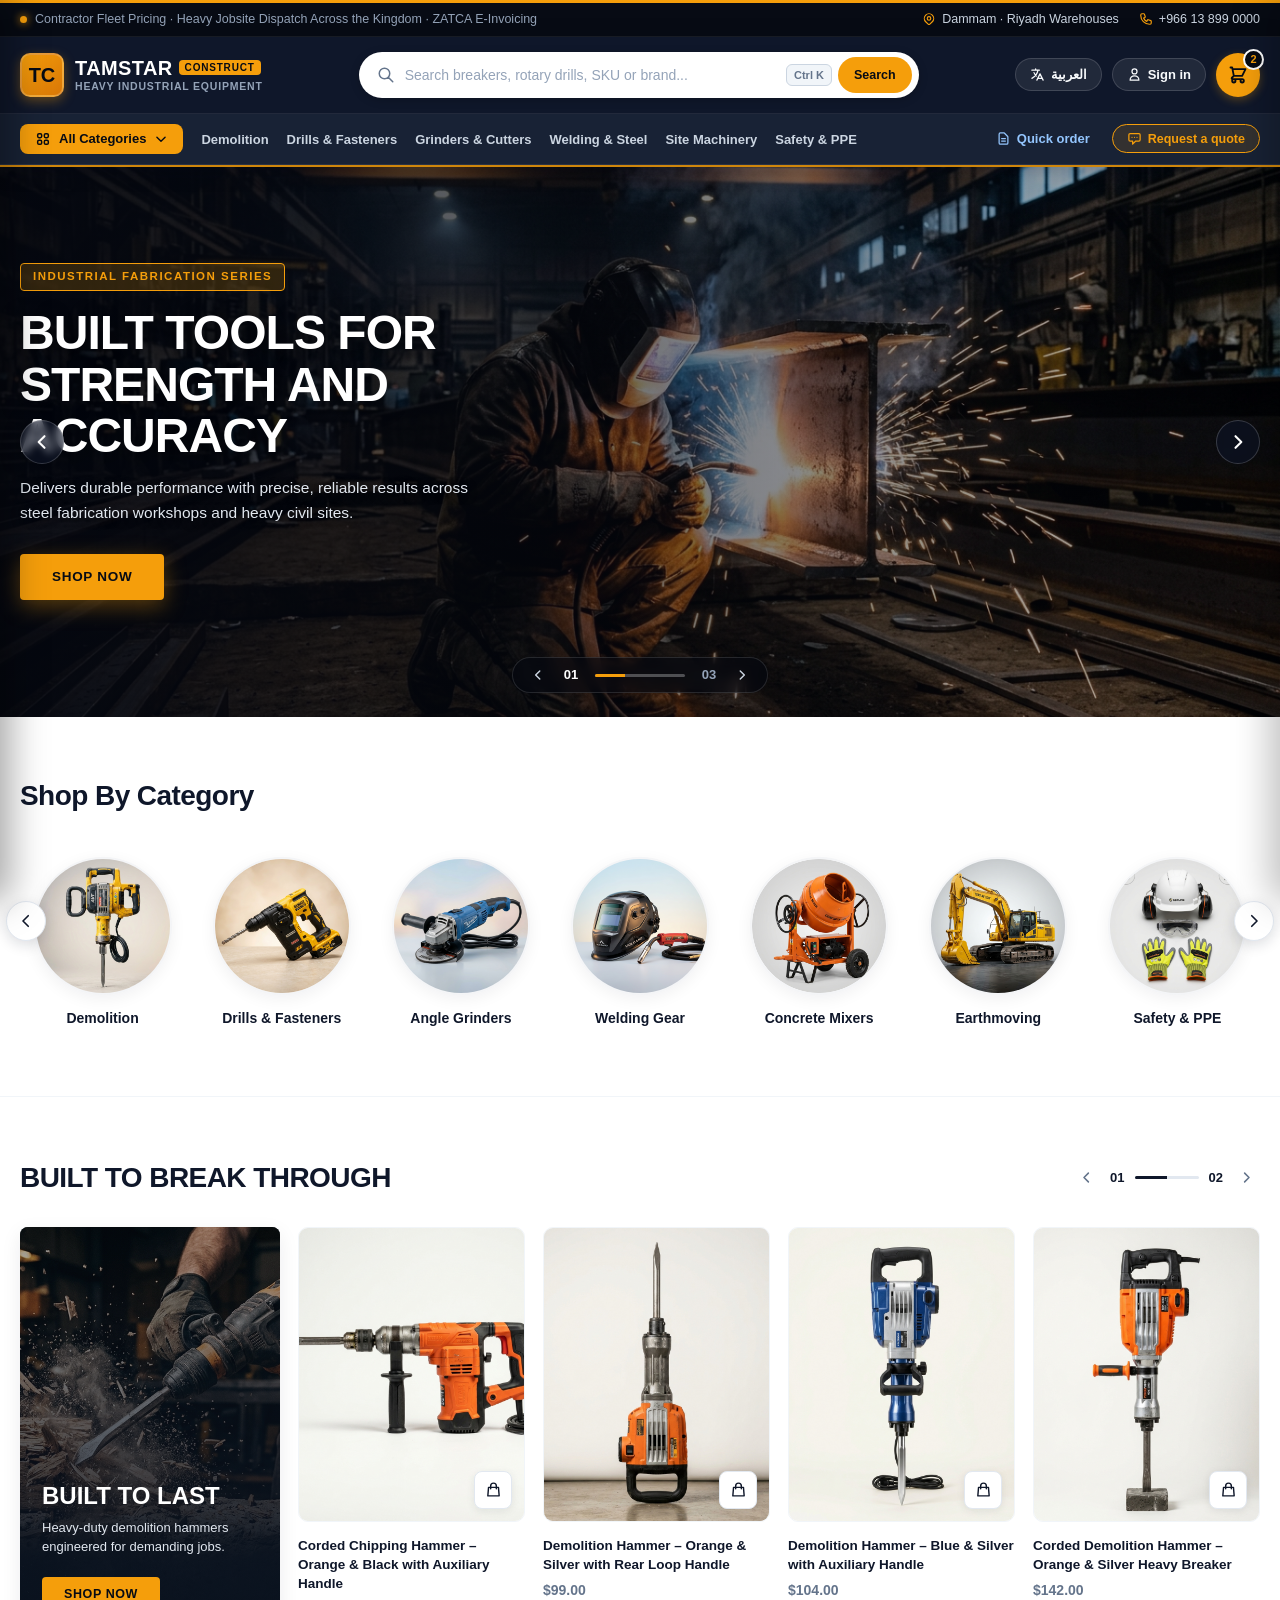
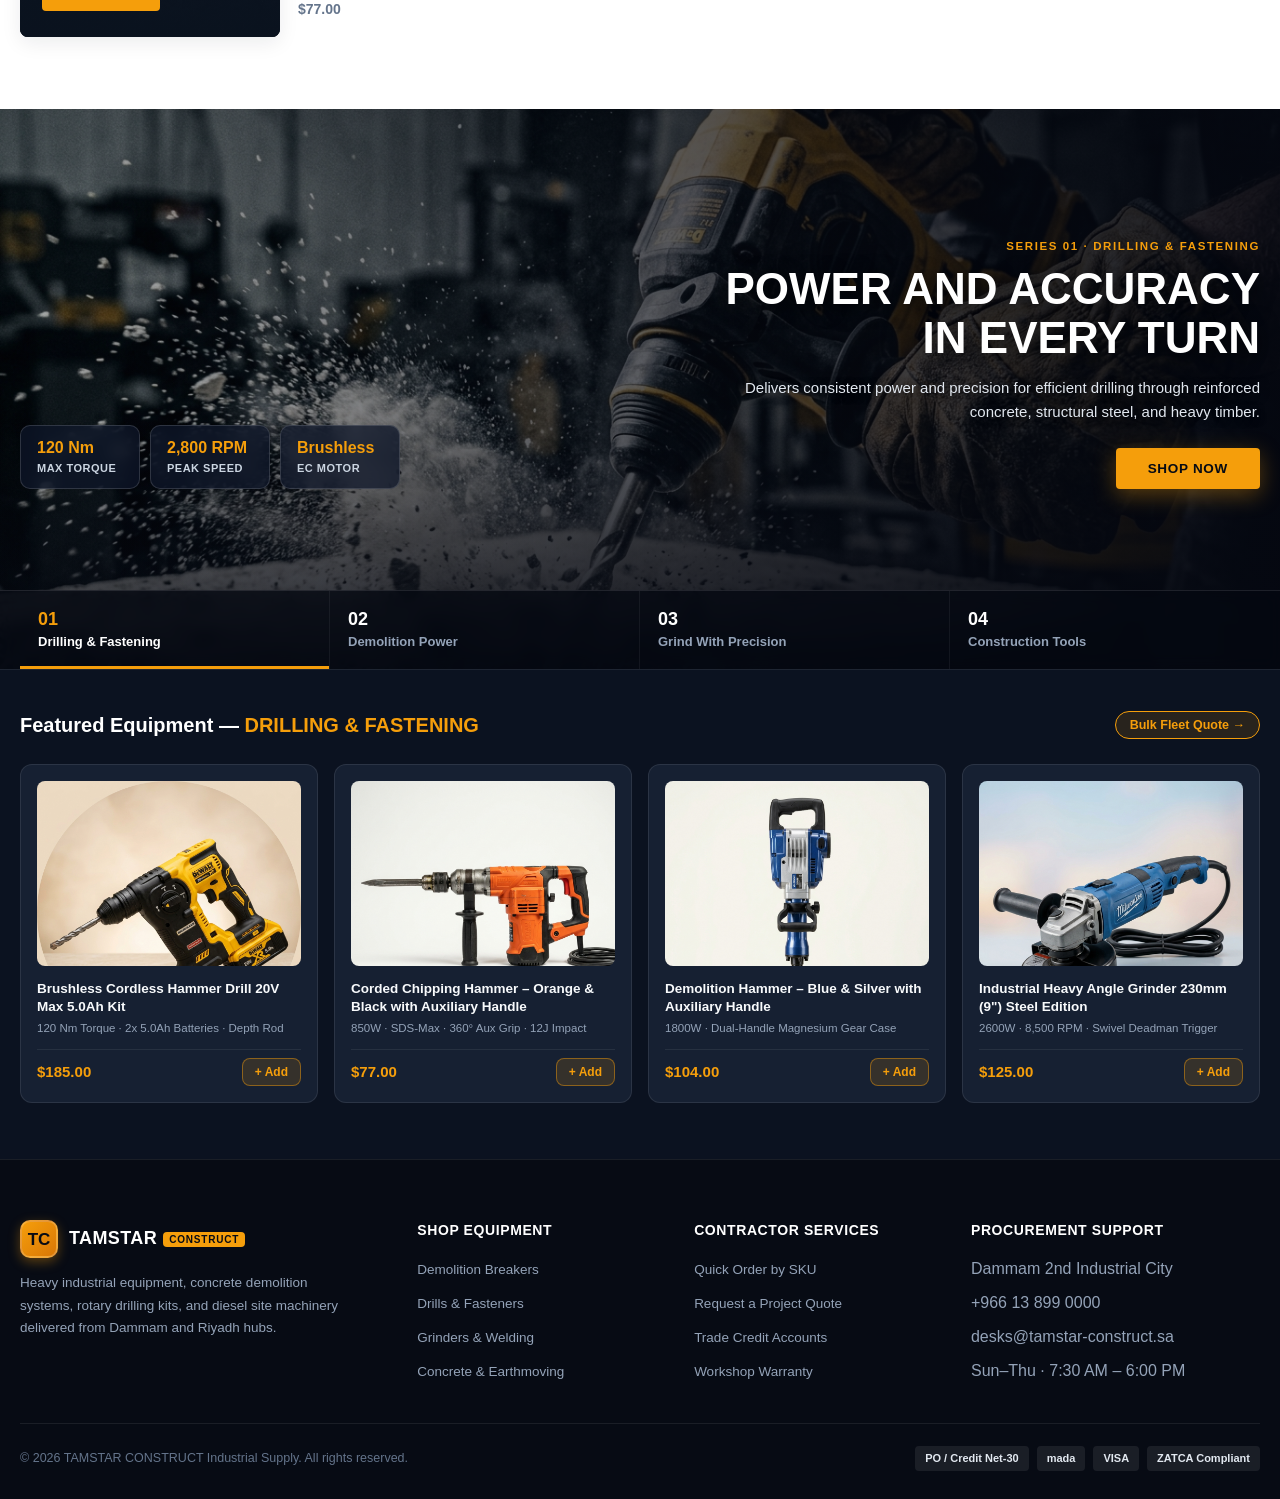
==== construction/index.html @ b1573e96 "feat(construction): add mobile-responsive industrial construction storefront with PNG photography" ====
<!DOCTYPE html>
<html lang="en">
<head>
  <meta charset="UTF-8">
  <meta name="viewport" content="width=device-width, initial-scale=1.0">
  <title>TAMSTAR CONSTRUCT | Heavy Industrial &amp; Construction Equipment</title>
  <meta name="description" content="Industrial demolition hammers, rotary drills, grinders, welding equipment, concrete mixers, and heavy site machinery.">
  <link rel="stylesheet" href="css/style.css">
</head>
<body>

  <!-- ======================================================================
       1. Top Announcement Strip
       ====================================================================== -->
  <div class="top-bar">
    <div class="container top-bar-inner">
      <div class="top-bar-left">
        <span class="top-dot-indicator"></span>
        <span>Contractor Fleet Pricing · Heavy Jobsite Dispatch Across the Kingdom · ZATCA E-Invoicing</span>
      </div>
      <div class="top-bar-right">
        <span class="top-bar-item">
          <svg width="14" height="14" fill="none" viewBox="0 0 24 24" stroke="currentColor">
            <path stroke-linecap="round" stroke-linejoin="round" stroke-width="2" d="M17.657 16.657L13.414 20.9a1.998 1.998 0 01-2.827 0l-4.244-4.243a8 8 0 1111.314 0z"/>
            <path stroke-linecap="round" stroke-linejoin="round" stroke-width="2" d="M15 11a3 3 0 11-6 0 3 3 0 016 0z"/>
          </svg>
          <span>Dammam · Riyadh Warehouses</span>
        </span>
        <span class="top-bar-item">
          <svg width="14" height="14" fill="none" viewBox="0 0 24 24" stroke="currentColor">
            <path stroke-linecap="round" stroke-linejoin="round" stroke-width="2" d="M3 5a2 2 0 012-2h3.28a1 1 0 01.948.684l1.498 4.493a1 1 0 01-.502 1.21l-2.257 1.13a11.042 11.042 0 005.516 5.516l1.13-2.257a1 1 0 011.21-.502l4.493 1.498a1 1 0 01.684.949V19a2 2 0 01-2 2h-1C9.716 21 3 14.284 3 6V5z"/>
          </svg>
          <span>+966 13 899 0000</span>
        </span>
      </div>
    </div>
  </div>

  <!-- ======================================================================
       2. Upgraded Industrial Header & Sub-Navigation (Image 2 Concept)
       ====================================================================== -->
  <header class="site-header-sticky">
    <div class="main-header">
      <div class="container header-inner">
        <!-- Mobile Hamburger + Brand Logo -->
        <div class="brand-wrap">
          <button type="button" class="mobile-menu-btn" onclick="window.toggleMobileDrawer()" aria-label="Open Navigation Menu">
            <svg width="20" height="20" fill="none" viewBox="0 0 24 24" stroke="currentColor">
              <path stroke-linecap="round" stroke-linejoin="round" stroke-width="2.2" d="M4 6h16M4 12h16M4 18h16"/>
            </svg>
          </button>

          <a href="#top" class="brand-link">
            <div class="brand-mark-box">TC</div>
            <div class="brand-text-col">
              <div class="brand-name-row">
                <span class="brand-name">TAMSTAR</span>
                <span class="brand-badge">CONSTRUCT</span>
              </div>
              <span class="brand-tagline">Heavy Industrial Equipment</span>
            </div>
          </a>
        </div>

        <!-- Desktop Search Pill -->
        <div class="search-wrapper" id="desktopSearchWrapper">
          <div class="search-box">
            <svg class="search-icon" fill="none" viewBox="0 0 24 24" stroke="currentColor">
              <path stroke-linecap="round" stroke-linejoin="round" stroke-width="2" d="M21 21l-6-6m2-5a7 7 0 11-14 0 7 7 0 0114 0z"/>
            </svg>
            <input type="text" id="desktopSearchInput" class="search-field" placeholder="Search breakers, rotary drills, SKU or brand..." oninput="window.handleSearchInput(this.value)">
            <span class="search-kbd">Ctrl K</span>
            <button type="button" class="search-submit-pill" onclick="window.handleSearchInput(document.getElementById('desktopSearchInput').value)">Search</button>
          </div>
          <div class="search-results-dropdown" id="searchResultsDropdown"></div>
        </div>

        <!-- Header Actions -->
        <div class="header-actions">
          <button type="button" class="header-pill-btn desktop-only-action" onclick="window.toggleLanguage()">
            <svg width="15" height="15" fill="none" viewBox="0 0 24 24" stroke="currentColor">
              <path stroke-linecap="round" stroke-linejoin="round" stroke-width="2" d="M3 5h12M9 3v2m1.048 9.5A18.022 18.022 0 016.412 9m6.088 9h7M11 21l5-10 5 10M12.751 5C11.783 10.77 8.07 15.61 3 18.129"/>
            </svg>
            <span id="langBtnText">العربية</span>
          </button>

          <button type="button" class="header-pill-btn desktop-only-action" onclick="window.openModal('authModal')">
            <svg width="15" height="15" fill="none" viewBox="0 0 24 24" stroke="currentColor">
              <path stroke-linecap="round" stroke-linejoin="round" stroke-width="2" d="M16 7a4 4 0 11-8 0 4 4 0 018 0zM12 14a7 7 0 00-7 7h14a7 7 0 00-7-7z"/>
            </svg>
            <span>Sign in</span>
          </button>

          <button type="button" class="mobile-search-toggle-btn" onclick="window.toggleMobileSearch()" aria-label="Search Equipment">
            <svg width="19" height="19" fill="none" viewBox="0 0 24 24" stroke="currentColor">
              <path stroke-linecap="round" stroke-linejoin="round" stroke-width="2.2" d="M21 21l-6-6m2-5a7 7 0 11-14 0 7 7 0 0114 0z"/>
            </svg>
          </button>

          <button type="button" class="cart-btn" onclick="window.openCart()" aria-label="Open Order Cart">
            <svg width="20" height="20" fill="none" viewBox="0 0 24 24" stroke="currentColor">
              <path stroke-linecap="round" stroke-linejoin="round" stroke-width="2.2" d="M3 3h2l.4 2M7 13h10l4-8H5.4M7 13L5.4 5M7 13l-2.293 2.293c-.63.63-.184 1.707.707 1.707H17m0 0a2 2 0 100 4 2 2 0 000-4zm-8 2a2 2 0 11-4 0 2 2 0 014 0z"/>
            </svg>
            <span class="cart-badge" id="headerCartBadge">2</span>
          </button>
        </div>
      </div>
    </div>

    <!-- Mobile Expandable Search Drawer -->
    <div class="mobile-search-bar" id="mobileSearchBar">
      <div class="search-box" style="height: 42px;">
        <svg class="search-icon" fill="none" viewBox="0 0 24 24" stroke="currentColor">
          <path stroke-linecap="round" stroke-linejoin="round" stroke-width="2" d="M21 21l-6-6m2-5a7 7 0 11-14 0 7 7 0 0114 0z"/>
        </svg>
        <input type="text" id="mobileSearchInput" class="search-field" placeholder="Search industrial tools, hammers, SKU..." oninput="window.handleSearchInput(this.value)">
        <button type="button" class="search-submit-pill" style="height:32px; padding:0 12px;" onclick="window.toggleMobileSearch()">Done</button>
      </div>
    </div>

    <!-- Desktop Equipment Navigation Sub-Bar -->
    <nav class="sub-nav-bar" aria-label="Equipment Categories">
      <div class="container sub-nav-inner">
        <div class="sub-nav-left">
          <button type="button" class="all-categories-btn" id="allCatBtn" onclick="window.toggleMegaMenu(event)">
            <svg width="16" height="16" fill="none" viewBox="0 0 24 24" stroke="currentColor">
              <path stroke-linecap="round" stroke-linejoin="round" stroke-width="2.2" d="M4 6a2 2 0 012-2h2a2 2 0 012 2v2a2 2 0 01-2 2H6a2 2 0 01-2-2V6zM14 6a2 2 0 012-2h2a2 2 0 012 2v2a2 2 0 01-2 2h-2a2 2 0 01-2-2V6zM4 16a2 2 0 012-2h2a2 2 0 012 2v2a2 2 0 01-2 2H6a2 2 0 01-2-2v-2zM14 16a2 2 0 012-2h2a2 2 0 012 2v2a2 2 0 01-2 2h-2a2 2 0 01-2-2v-2z"/>
            </svg>
            <span>All Categories</span>
            <svg width="14" height="14" fill="none" viewBox="0 0 24 24" stroke="currentColor">
              <path stroke-linecap="round" stroke-linejoin="round" stroke-width="2.4" d="M19 9l-7 7-7-7"/>
            </svg>
          </button>

          <!-- Mega Dropdown Panel -->
          <div class="categories-mega-menu" id="categoriesMegaMenu">
            <a href="#demolitionSection" class="mega-menu-item" onclick="window.selectCategory('demolition', 'Demolition & Breakers')">
              <img src="assets/images/cat-demolition.png" alt="Demolition">
              <span>Demolition &amp; Breakers</span>
            </a>
            <a href="#showcaseSection" class="mega-menu-item" onclick="window.selectCategory('drilling', 'Drills & Fasteners')">
              <img src="assets/images/cat-drill.png" alt="Drills">
              <span>Drills &amp; Fasteners</span>
            </a>
            <a href="#showcaseSection" class="mega-menu-item" onclick="window.selectCategory('grinding', 'Grinders & Cutters')">
              <img src="assets/images/cat-grinder.png" alt="Grinders">
              <span>Grinders &amp; Cutters</span>
            </a>
            <a href="#showcaseSection" class="mega-menu-item" onclick="window.selectCategory('welding', 'Welding Equipment')">
              <img src="assets/images/cat-welding.png" alt="Welding">
              <span>Welding Equipment</span>
            </a>
            <a href="#showcaseSection" class="mega-menu-item" onclick="window.selectCategory('concrete', 'Concrete Mixers')">
              <img src="assets/images/cat-concrete.png" alt="Concrete">
              <span>Concrete Mixers</span>
            </a>
            <a href="#showcaseSection" class="mega-menu-item" onclick="window.selectCategory('earthmoving', 'Heavy Earthmoving')">
              <img src="assets/images/cat-earthmoving.png" alt="Earthmoving">
              <span>Heavy Earthmoving</span>
            </a>
            <a href="#showcaseSection" class="mega-menu-item" onclick="window.selectCategory('safety', 'Safety & PPE')">
              <img src="assets/images/cat-safety.png" alt="Safety">
              <span>Safety &amp; PPE Gear</span>
            </a>
            <a href="#showcaseSection" class="mega-menu-item" onclick="window.selectCategory('generators', 'Site Generators')">
              <img src="assets/images/cat-generator.png" alt="Generators">
              <span>Site Generators</span>
            </a>
          </div>

          <ul class="nav-links-list">
            <li class="nav-link-item"><a href="#demolitionSection">Demolition</a></li>
            <li class="nav-link-item"><a href="#showcaseSection" onclick="window.switchShowcaseSeries('drilling')">Drills &amp; Fasteners</a></li>
            <li class="nav-link-item"><a href="#showcaseSection" onclick="window.switchShowcaseSeries('grinding')">Grinders &amp; Cutters</a></li>
            <li class="nav-link-item"><a href="#categoriesSection">Welding &amp; Steel</a></li>
            <li class="nav-link-item"><a href="#showcaseSection" onclick="window.switchShowcaseSeries('construction')">Site Machinery</a></li>
            <li class="nav-link-item"><a href="#categoriesSection">Safety &amp; PPE</a></li>
          </ul>
        </div>

        <div class="sub-nav-right">
          <button type="button" class="quick-order-link" onclick="window.openModal('quickOrderModal')">
            <svg width="15" height="15" fill="none" viewBox="0 0 24 24" stroke="currentColor">
              <path stroke-linecap="round" stroke-linejoin="round" stroke-width="2" d="M9 12h6m-6 4h6m2 5H7a2 2 0 01-2-2V5a2 2 0 012-2h5.586a1 1 0 01.707.293l5.414 5.414a1 1 0 01.293.707V19a2 2 0 01-2 2z"/>
            </svg>
            <span>Quick order</span>
          </button>

          <button type="button" class="rfq-pill-btn" onclick="window.openModal('rfqModal')">
            <svg width="15" height="15" fill="none" viewBox="0 0 24 24" stroke="currentColor">
              <path stroke-linecap="round" stroke-linejoin="round" stroke-width="2" d="M8 10h.01M12 10h.01M16 10h.01M9 16H5a2 2 0 01-2-2V6a2 2 0 012-2h14a2 2 0 012 2v8a2 2 0 01-2 2h-5l-5 5v-5z"/>
            </svg>
            <span>Request a quote</span>
          </button>
        </div>
      </div>
    </nav>
  </header>

  <main id="top">

    <!-- ====================================================================
         3. Hero Banner Slider (Reference Image 1 + Sliding Industrial Concepts)
         ==================================================================== -->
    <section class="hero-slider-section" aria-label="Industrial Equipment Hero Slider">
      <div class="hero-slider-viewport" id="heroSliderViewport">

        <!-- Slide 01: Industrial Fabrication & Welding -->
        <article class="hero-slide active">
          <div class="hero-slide-bg" style="background-image: url('assets/images/hero-welder.png');"></div>
          <div class="hero-slide-overlay"></div>
          <div class="hero-content-wrap">
            <div class="container">
              <div class="hero-content-box">
                <span class="hero-badge-tag">Industrial Fabrication Series</span>
                <h1 class="hero-title">BUILT TOOLS FOR STRENGTH AND ACCURACY</h1>
                <p class="hero-subtitle">Delivers durable performance with precise, reliable results across steel fabrication workshops and heavy civil sites.</p>
                <a href="#demolitionSection" class="hero-shop-btn">SHOP NOW</a>
              </div>
            </div>
          </div>
        </article>

        <!-- Slide 02: Heavy Demolition Power -->
        <article class="hero-slide">
          <div class="hero-slide-bg" style="background-image: url('assets/images/hero-demolition.png');"></div>
          <div class="hero-slide-overlay"></div>
          <div class="hero-content-wrap">
            <div class="container">
              <div class="hero-content-box">
                <span class="hero-badge-tag">45-Joule Impact Force</span>
                <h2 class="hero-title">ENGINEERED FOR HEAVY DEMOLITION</h2>
                <p class="hero-subtitle">Anti-vibration pneumatic and corded breakers built to shatter reinforced foundations cleanly and safely.</p>
                <a href="#demolitionSection" class="hero-shop-btn">SHOP BREAKERS</a>
              </div>
            </div>
          </div>
        </article>

        <!-- Slide 03: Heavy Rotary Drilling -->
        <article class="hero-slide">
          <div class="hero-slide-bg" style="background-image: url('assets/images/hero-drill.png');"></div>
          <div class="hero-slide-overlay"></div>
          <div class="hero-content-wrap">
            <div class="container">
              <div class="hero-content-box">
                <span class="hero-badge-tag">20V / SDS-Max Brushless</span>
                <h2 class="hero-title">TORQUE AND PRECISION ON EVERY JOB</h2>
                <p class="hero-subtitle">High-output brushless rotary drills and fastening systems crafted for demanding concrete and structural steel work.</p>
                <a href="#showcaseSection" class="hero-shop-btn">EXPLORE SERIES</a>
              </div>
            </div>
          </div>
        </article>

        <!-- Floating Left & Right Slide Arrows -->
        <button type="button" class="hero-nav-arrow prev" onclick="window.prevHeroSlide()" aria-label="Previous Hero Slide">
          <svg width="20" height="20" fill="none" viewBox="0 0 24 24" stroke="currentColor">
            <path stroke-linecap="round" stroke-linejoin="round" stroke-width="2.5" d="M15 19l-7-7 7-7"/>
          </svg>
        </button>
        <button type="button" class="hero-nav-arrow next" onclick="window.nextHeroSlide()" aria-label="Next Hero Slide">
          <svg width="20" height="20" fill="none" viewBox="0 0 24 24" stroke="currentColor">
            <path stroke-linecap="round" stroke-linejoin="round" stroke-width="2.5" d="M9 5l7 7-7 7"/>
          </svg>
        </button>

        <!-- Bottom Center Indicator Matching Image 1: < 01 --- 03 > -->
        <div class="hero-center-pager">
          <button type="button" class="hero-pager-arrow" onclick="window.prevHeroSlide()" aria-label="Previous">
            <svg width="14" height="14" fill="none" viewBox="0 0 24 24" stroke="currentColor">
              <path stroke-linecap="round" stroke-linejoin="round" stroke-width="2.5" d="M15 19l-7-7 7-7"/>
            </svg>
          </button>
          <span class="hero-pager-num" id="heroCenterNum">01</span>
          <div class="hero-pager-bar">
            <div class="hero-pager-bar-fill" id="heroCenterProgress"></div>
          </div>
          <span class="hero-pager-num muted">03</span>
          <button type="button" class="hero-pager-arrow" onclick="window.nextHeroSlide()" aria-label="Next">
            <svg width="14" height="14" fill="none" viewBox="0 0 24 24" stroke="currentColor">
              <path stroke-linecap="round" stroke-linejoin="round" stroke-width="2.5" d="M9 5l7 7-7 7"/>
            </svg>
          </button>
        </div>

      </div>
    </section>

    <!-- ====================================================================
         4. Shop By Category Circular Carousel (Reference Image 3)
         ==================================================================== -->
    <section class="categories-section" id="categoriesSection">
      <div class="container">
        <div class="section-header-row">
          <h2 class="section-main-title">Shop By Category</h2>
        </div>

        <div class="cat-carousel-wrapper">
          <button type="button" class="carousel-float-arrow prev" onclick="window.scrollCatCarousel(-1)" aria-label="Scroll Categories Left">
            <svg width="18" height="18" fill="none" viewBox="0 0 24 24" stroke="currentColor">
              <path stroke-linecap="round" stroke-linejoin="round" stroke-width="2.2" d="M15 19l-7-7 7-7"/>
            </svg>
          </button>

          <div class="circular-categories-track" id="circularCatTrack">
            <div class="circle-cat-card" onclick="window.selectCategory('demolition', 'Demolition & Breakers', this)">
              <div class="circle-cat-thumb">
                <img src="assets/images/cat-demolition.png" alt="Demolition & Breakers">
              </div>
              <span class="circle-cat-title">Demolition</span>
            </div>

            <div class="circle-cat-card" onclick="window.selectCategory('drilling', 'Drills & Fasteners', this)">
              <div class="circle-cat-thumb">
                <img src="assets/images/cat-drill.png" alt="Drills & Fasteners">
              </div>
              <span class="circle-cat-title">Drills &amp; Fasteners</span>
            </div>

            <div class="circle-cat-card" onclick="window.selectCategory('grinding', 'Grinders & Cutters', this)">
              <div class="circle-cat-thumb">
                <img src="assets/images/cat-grinder.png" alt="Grinders & Cutters">
              </div>
              <span class="circle-cat-title">Angle Grinders</span>
            </div>

            <div class="circle-cat-card" onclick="window.selectCategory('welding', 'Welding Equipment', this)">
              <div class="circle-cat-thumb">
                <img src="assets/images/cat-welding.png" alt="Welding Equipment">
              </div>
              <span class="circle-cat-title">Welding Gear</span>
            </div>

            <div class="circle-cat-card" onclick="window.selectCategory('concrete', 'Concrete Mixers', this)">
              <div class="circle-cat-thumb">
                <img src="assets/images/cat-concrete.png" alt="Concrete Mixers">
              </div>
              <span class="circle-cat-title">Concrete Mixers</span>
            </div>

            <div class="circle-cat-card" onclick="window.selectCategory('earthmoving', 'Heavy Earthmoving', this)">
              <div class="circle-cat-thumb">
                <img src="assets/images/cat-earthmoving.png" alt="Heavy Earthmoving">
              </div>
              <span class="circle-cat-title">Earthmoving</span>
            </div>

            <div class="circle-cat-card" onclick="window.selectCategory('safety', 'Safety & PPE', this)">
              <div class="circle-cat-thumb">
                <img src="assets/images/cat-safety.png" alt="Safety & PPE">
              </div>
              <span class="circle-cat-title">Safety &amp; PPE</span>
            </div>

            <div class="circle-cat-card" onclick="window.selectCategory('generators', 'Site Generators', this)">
              <div class="circle-cat-thumb">
                <img src="assets/images/cat-generator.png" alt="Site Generators">
              </div>
              <span class="circle-cat-title">Generators</span>
            </div>
          </div>

          <button type="button" class="carousel-float-arrow next" onclick="window.scrollCatCarousel(1)" aria-label="Scroll Categories Right">
            <svg width="18" height="18" fill="none" viewBox="0 0 24 24" stroke="currentColor">
              <path stroke-linecap="round" stroke-linejoin="round" stroke-width="2.2" d="M9 5l7 7-7 7"/>
            </svg>
          </button>
        </div>
      </div>
    </section>

    <!-- ====================================================================
         5. 4th Section: "BUILT TO BREAK THROUGH" (Reference Image 4)
         ==================================================================== -->
    <section class="demolition-section" id="demolitionSection">
      <div class="container">
        <div class="demolition-header-row">
          <h2 class="demolition-title">BUILT TO BREAK THROUGH</h2>
          <div class="demolition-pager">
            <button type="button" class="pager-arrow" onclick="window.prevDemoPage()" aria-label="Previous Tool Page">
              <svg width="15" height="15" fill="none" viewBox="0 0 24 24" stroke="currentColor">
                <path stroke-linecap="round" stroke-linejoin="round" stroke-width="2.5" d="M15 19l-7-7 7-7"/>
              </svg>
            </button>
            <span id="demoCurrentPageNum">01</span>
            <div class="pager-bar">
              <div class="pager-bar-fill" id="demoPagerBarFill"></div>
            </div>
            <span>02</span>
            <button type="button" class="pager-arrow" onclick="window.nextDemoPage()" aria-label="Next Tool Page">
              <svg width="15" height="15" fill="none" viewBox="0 0 24 24" stroke="currentColor">
                <path stroke-linecap="round" stroke-linejoin="round" stroke-width="2.5" d="M9 5l7 7-7 7"/>
              </svg>
            </button>
          </div>
        </div>

        <div class="demolition-grid">
          <!-- Left Feature Promo Card: BUILT TO LAST -->
          <div class="promo-card-feature">
            <img src="assets/images/promo-built-to-last.png" alt="Built to Last Demolition Tools" class="promo-bg-img">
            <div class="promo-card-overlay"></div>
            <div class="promo-content">
              <h3 class="promo-title">BUILT TO LAST</h3>
              <p class="promo-desc">Heavy-duty demolition hammers engineered for demanding jobs.</p>
              <button type="button" class="promo-shop-btn" onclick="window.openQuickView('h4')">SHOP NOW</button>
            </div>
          </div>

          <!-- Right 4 Clean Demolition Product Cards (Populated by js/app.js) -->
          <div class="demo-cards-subgrid" id="demoCardsGrid"></div>
        </div>
      </div>
    </section>

    <!-- ====================================================================
         6. 5th Section: Interactive Image Showcase Tabs (Reference Image 5)
            Clicking 01 / 02 / 03 / 04 swaps the visual PNG banner & tools
         ==================================================================== -->
    <section class="showcase-banner-section" id="showcaseSection">
      <div class="showcase-stage">
        <img id="sec5BgImg" src="assets/images/hero-drill.png" alt="Power and Accuracy in Every Turn" class="showcase-stage-bg">
        <div class="showcase-stage-overlay" id="sec5Overlay"></div>

        <div class="showcase-stage-inner">
          <div class="container">
            <div class="showcase-content-layout">
              <!-- Live Specs Cluster -->
              <div class="showcase-spec-cluster" id="sec5SpecsCluster"></div>

              <!-- Dynamic Copy Column (Right-Aligned on Slide 01 matching Image 5) -->
              <div class="showcase-copy-col" id="sec5CopyCol">
                <span class="showcase-eyebrow" id="sec5Eyebrow">SERIES 01 · DRILLING &amp; FASTENING</span>
                <h2 class="showcase-main-heading" id="sec5Heading">POWER AND ACCURACY IN EVERY TURN</h2>
                <p class="showcase-main-desc" id="sec5Desc">Delivers consistent power and precision for efficient drilling through reinforced concrete, structural steel, and heavy timber.</p>
                <button type="button" class="hero-shop-btn" id="sec5CtaBtn" onclick="window.openQuickView('h5')">SHOP NOW</button>
              </div>
            </div>
          </div>
        </div>

        <!-- Bottom 4 Interactive Selector Columns Matching Reference Image 5 -->
        <div class="showcase-bottom-nav">
          <div class="container">
            <div class="showcase-tabs-grid">
              <button type="button" class="showcase-tab-btn active" data-series="drilling" onclick="window.switchShowcaseSeries('drilling', this)">
                <div class="showcase-tab-num">01</div>
                <div class="showcase-tab-label">Drilling &amp; Fastening</div>
                <div class="showcase-tab-line"></div>
              </button>

              <button type="button" class="showcase-tab-btn" data-series="demolition" onclick="window.switchShowcaseSeries('demolition', this)">
                <div class="showcase-tab-num">02</div>
                <div class="showcase-tab-label">Demolition Power</div>
                <div class="showcase-tab-line"></div>
              </button>

              <button type="button" class="showcase-tab-btn" data-series="grinding" onclick="window.switchShowcaseSeries('grinding', this)">
                <div class="showcase-tab-num">03</div>
                <div class="showcase-tab-label">Grind With Precision</div>
                <div class="showcase-tab-line"></div>
              </button>

              <button type="button" class="showcase-tab-btn" data-series="construction" onclick="window.switchShowcaseSeries('construction', this)">
                <div class="showcase-tab-num">04</div>
                <div class="showcase-tab-label">Construction Tools</div>
                <div class="showcase-tab-line"></div>
              </button>
            </div>
          </div>
        </div>
      </div>

      <!-- Synchronized Matched Tools Shelf Below Image 5 Tabs -->
      <div class="showcase-series-products">
        <div class="container">
          <div class="series-shelf-header">
            <h3 class="series-shelf-title">Featured Equipment — <span id="sec5ShelfSeriesName">Drilling &amp; Fastening</span></h3>
            <button type="button" class="rfq-pill-btn" onclick="window.openModal('rfqModal')">Bulk Fleet Quote →</button>
          </div>
          <div class="series-products-grid" id="sec5ProductsGrid"></div>
        </div>
      </div>
    </section>

  </main>

  <!-- ======================================================================
       7. Industrial Footer (2-Column Responsive on Mobile)
       ====================================================================== -->
  <footer class="site-footer">
    <div class="container">
      <div class="footer-grid">
        <div class="footer-col-about">
          <div class="brand-link" style="margin-bottom: 14px;">
            <div class="brand-mark-box" style="width: 38px; height: 38px; font-size: 17px;">TC</div>
            <div class="brand-text-col">
              <div class="brand-name-row">
                <span class="brand-name" style="font-size: 18px;">TAMSTAR</span>
                <span class="brand-badge">CONSTRUCT</span>
              </div>
            </div>
          </div>
          <p style="font-size: 13.5px; line-height: 1.65; max-width: 340px; color: #94a3b8;">
            Heavy industrial equipment, concrete demolition systems, rotary drilling kits, and diesel site machinery delivered from Dammam and Riyadh hubs.
          </p>
        </div>

        <div>
          <h4 class="footer-col-title">Shop Equipment</h4>
          <ul class="footer-links-list">
            <li><a href="#demolitionSection">Demolition Breakers</a></li>
            <li><a href="#showcaseSection" onclick="window.switchShowcaseSeries('drilling')">Drills &amp; Fasteners</a></li>
            <li><a href="#showcaseSection" onclick="window.switchShowcaseSeries('grinding')">Grinders &amp; Welding</a></li>
            <li><a href="#showcaseSection" onclick="window.switchShowcaseSeries('construction')">Concrete &amp; Earthmoving</a></li>
          </ul>
        </div>

        <div>
          <h4 class="footer-col-title">Contractor Services</h4>
          <ul class="footer-links-list">
            <li><a href="javascript:void(0)" onclick="window.openModal('quickOrderModal')">Quick Order by SKU</a></li>
            <li><a href="javascript:void(0)" onclick="window.openModal('rfqModal')">Request a Project Quote</a></li>
            <li><a href="javascript:void(0)" onclick="window.openModal('authModal')">Trade Credit Accounts</a></li>
            <li><a href="#categoriesSection">Workshop Warranty</a></li>
          </ul>
        </div>

        <div>
          <h4 class="footer-col-title">Procurement Support</h4>
          <ul class="footer-links-list">
            <li><span>Dammam 2nd Industrial City</span></li>
            <li><span>+966 13 899 0000</span></li>
            <li><span>desks@tamstar-construct.sa</span></li>
            <li><span>Sun–Thu · 7:30 AM – 6:00 PM</span></li>
          </ul>
        </div>
      </div>

      <div class="footer-bottom-bar">
        <span>&copy; 2026 TAMSTAR CONSTRUCT Industrial Supply. All rights reserved.</span>
        <div class="payment-badges">
          <span class="pay-tag">PO / Credit Net-30</span>
          <span class="pay-tag">mada</span>
          <span class="pay-tag">VISA</span>
          <span class="pay-tag">ZATCA Compliant</span>
        </div>
      </div>
    </div>
  </footer>

  <!-- ======================================================================
       8. Slide-Out Cart Sidebar & Overlay
       ====================================================================== -->
  <div class="cart-overlay" id="cartOverlay" onclick="window.closeCart()"></div>
  <aside class="cart-sidebar" id="cartSidebar" aria-label="Shopping Cart">
    <div class="cart-header">
      <h3 class="cart-title">Equipment Order List</h3>
      <button type="button" class="close-icon-btn" onclick="window.closeCart()" aria-label="Close Cart">&times;</button>
    </div>
    <div class="cart-body" id="cartItemsList"></div>
    <div class="cart-footer">
      <div class="cart-summary-line">
        <span>Subtotal</span>
        <span id="cartSubtotalVal">$0.00</span>
      </div>
      <div class="cart-summary-line">
        <span>Estimated VAT (15%)</span>
        <span id="cartVatVal">$0.00</span>
      </div>
      <div class="cart-summary-line total">
        <span>Total</span>
        <span id="cartTotalVal">$0.00</span>
      </div>
      <button type="button" class="cart-checkout-btn" onclick="window.submitDemoCheckout()">Proceed to Purchase Order</button>
    </div>
  </aside>

  <!-- ======================================================================
       9. Mobile Navigation Slide-Out Drawer & Overlay
       ====================================================================== -->
  <div class="drawer-overlay" id="drawerOverlay" onclick="window.toggleMobileDrawer()"></div>
  <aside class="mobile-drawer" id="mobileDrawer" aria-label="Mobile Navigation">
    <div class="drawer-header">
      <div class="brand-name-row">
        <span class="brand-name" style="font-size: 18px;">TAMSTAR</span>
        <span class="brand-badge">CONSTRUCT</span>
      </div>
      <button type="button" class="close-icon-btn" style="color:#ffffff;" onclick="window.toggleMobileDrawer()" aria-label="Close Menu">&times;</button>
    </div>
    <div class="drawer-body">
      <div class="drawer-nav-label">Equipment Categories</div>
      <a href="#demolitionSection" class="drawer-link" onclick="window.toggleMobileDrawer()"><span>Demolition &amp; Breakers</span><span>→</span></a>
      <a href="#showcaseSection" class="drawer-link" onclick="window.toggleMobileDrawer(); window.switchShowcaseSeries('drilling')"><span>Drills &amp; Fasteners</span><span>→</span></a>
      <a href="#showcaseSection" class="drawer-link" onclick="window.toggleMobileDrawer(); window.switchShowcaseSeries('grinding')"><span>Grinders &amp; Welding</span><span>→</span></a>
      <a href="#showcaseSection" class="drawer-link" onclick="window.toggleMobileDrawer(); window.switchShowcaseSeries('construction')"><span>Concrete &amp; Earthmoving</span><span>→</span></a>
      <a href="#categoriesSection" class="drawer-link" onclick="window.toggleMobileDrawer()"><span>Safety &amp; Site Generators</span><span>→</span></a>

      <div class="drawer-nav-label">Trade &amp; Procurement</div>
      <a href="javascript:void(0)" class="drawer-link" onclick="window.toggleMobileDrawer(); window.openModal('quickOrderModal')"><span>Quick Order (by SKU)</span><span>⚡</span></a>
      <a href="javascript:void(0)" class="drawer-link" onclick="window.toggleMobileDrawer(); window.openModal('rfqModal')"><span>Request a Quote (RFQ)</span><span>📋</span></a>
      <a href="javascript:void(0)" class="drawer-link" onclick="window.toggleMobileDrawer(); window.openModal('authModal')"><span>Trade Account / Sign In</span><span>👤</span></a>
      <a href="javascript:void(0)" class="drawer-link" onclick="window.toggleMobileDrawer(); window.toggleLanguage()"><span>Switch Language (EN / AR)</span><span>🌐</span></a>
    </div>
  </aside>

  <!-- ======================================================================
       10. Center Modals (Quick View, Auth, Quick Order, RFQ)
       ====================================================================== -->
  <div class="modal-backdrop" id="modalBackdrop" onclick="window.closeAllModals()"></div>

  <div class="center-modal" id="quickViewModal" role="dialog" aria-modal="true" aria-label="Equipment Specification">
    <div class="modal-header">
      <h3 style="font-size: 16px; font-weight: 800; color: #0f172a;">Equipment Details</h3>
      <button type="button" class="close-icon-btn" onclick="window.closeAllModals()">&times;</button>
    </div>
    <div id="quickViewBody"></div>
  </div>

  <div class="center-modal" id="authModal" role="dialog" aria-modal="true" aria-label="Trade Account Sign In">
    <div class="modal-header">
      <h3 style="font-size: 17px; font-weight: 800; color: #0f172a;">Contractor Trade Sign In</h3>
      <button type="button" class="close-icon-btn" onclick="window.closeAllModals()">&times;</button>
    </div>
    <form onsubmit="window.submitAuthForm(event)">
      <div class="form-group">
        <label class="form-label" for="authEmail">Work Email or Contractor ID</label>
        <input type="email" id="authEmail" class="form-control" placeholder="procurement@company.sa" required>
      </div>
      <div class="form-group">
        <label class="form-label" for="authPass">Password</label>
        <input type="password" id="authPass" class="form-control" placeholder="••••••••" required>
      </div>
      <button type="submit" class="cart-checkout-btn">Sign In to Contract Pricing</button>
    </form>
  </div>

  <div class="center-modal" id="quickOrderModal" role="dialog" aria-modal="true" aria-label="Quick Order by SKU">
    <div class="modal-header">
      <h3 style="font-size: 17px; font-weight: 800; color: #0f172a;">Quick Order by Industrial SKU</h3>
      <button type="button" class="close-icon-btn" onclick="window.closeAllModals()">&times;</button>
    </div>
    <form onsubmit="window.submitQuickOrder(event)">
      <div class="form-group">
        <label class="form-label" for="quickSkuInput">Part SKU (e.g. TAM-CH-850, TAM-DH-1500, TAM-DH-2200X)</label>
        <input type="text" id="quickSkuInput" class="form-control" value="TAM-DH-1500" required>
      </div>
      <button type="submit" class="cart-checkout-btn">Add SKU Immediately to Cart</button>
    </form>
  </div>

  <div class="center-modal" id="rfqModal" role="dialog" aria-modal="true" aria-label="Request a Quotation">
    <div class="modal-header">
      <h3 style="font-size: 17px; font-weight: 800; color: #0f172a;">Request Bulk Equipment Quote (RFQ)</h3>
      <button type="button" class="close-icon-btn" onclick="window.closeAllModals()">&times;</button>
    </div>
    <form onsubmit="window.submitRfqForm(event)">
      <div class="form-group">
        <label class="form-label" for="rfqItem">Equipment Model or Fleet Requirement</label>
        <input type="text" id="rfqItem" class="form-control" placeholder="e.g. 12x 2200W Demolition Hammers + 2x Generators" required>
      </div>
      <div class="form-group">
        <label class="form-label" for="rfqSite">Delivery City / Project Site</label>
        <input type="text" id="rfqSite" class="form-control" placeholder="Dammam / Jubail / Riyadh" required>
      </div>
      <button type="submit" class="cart-checkout-btn">Submit RFQ to Sourcing Desk</button>
    </form>
  </div>

  <!-- ======================================================================
       11. Mobile Fixed Bottom Nav & Floating Back-to-Top
       ====================================================================== -->
  <nav class="mobile-nav-bar" aria-label="Mobile Quick Navigation">
    <div class="mobile-nav-grid">
      <a href="#top" class="mobile-nav-item active">
        <svg fill="none" viewBox="0 0 24 24" stroke="currentColor">
          <path stroke-linecap="round" stroke-linejoin="round" stroke-width="2" d="M3 12l2-2m0 0l7-7 7 7M5 10v10a1 1 0 001 1h3m10-11l2 2m-2-2v10a1 1 0 01-1 1h-3m-6 0a1 1 0 001-1v-4a1 1 0 011-1h2a1 1 0 011 1v4a1 1 0 001 1m-6 0h6"/>
        </svg>
        <span>Home</span>
      </a>
      <a href="#categoriesSection" class="mobile-nav-item">
        <svg fill="none" viewBox="0 0 24 24" stroke="currentColor">
          <path stroke-linecap="round" stroke-linejoin="round" stroke-width="2" d="M4 6a2 2 0 012-2h2a2 2 0 012 2v2a2 2 0 01-2 2H6a2 2 0 01-2-2V6zM14 6a2 2 0 012-2h2a2 2 0 012 2v2a2 2 0 01-2 2h-2a2 2 0 01-2-2V6zM4 16a2 2 0 012-2h2a2 2 0 012 2v2a2 2 0 01-2 2H6a2 2 0 01-2-2v-2zM14 16a2 2 0 012-2h2a2 2 0 012 2v2a2 2 0 01-2 2h-2a2 2 0 01-2-2v-2z"/>
        </svg>
        <span>Categories</span>
      </a>
      <button type="button" class="mobile-nav-item" onclick="window.toggleMobileSearch()">
        <svg fill="none" viewBox="0 0 24 24" stroke="currentColor">
          <path stroke-linecap="round" stroke-linejoin="round" stroke-width="2" d="M21 21l-6-6m2-5a7 7 0 11-14 0 7 7 0 0114 0z"/>
        </svg>
        <span>Search</span>
      </button>
      <button type="button" class="mobile-nav-item" onclick="window.openModal('rfqModal')">
        <svg fill="none" viewBox="0 0 24 24" stroke="currentColor">
          <path stroke-linecap="round" stroke-linejoin="round" stroke-width="2" d="M9 12h6m-6 4h6m2 5H7a2 2 0 01-2-2V5a2 2 0 012-2h5.586a1 1 0 01.707.293l5.414 5.414a1 1 0 01.293.707V19a2 2 0 01-2 2z"/>
        </svg>
        <span>RFQ</span>
      </button>
      <button type="button" class="mobile-nav-item" onclick="window.openModal('authModal')">
        <svg fill="none" viewBox="0 0 24 24" stroke="currentColor">
          <path stroke-linecap="round" stroke-linejoin="round" stroke-width="2" d="M16 7a4 4 0 11-8 0 4 4 0 018 0zM12 14a7 7 0 00-7 7h14a7 7 0 00-7-7z"/>
        </svg>
        <span>Account</span>
      </button>
    </div>
  </nav>

  <button type="button" class="back-to-top-btn" id="backToTopBtn" onclick="window.scrollToTop()" aria-label="Back to Top">
    <svg width="20" height="20" fill="none" viewBox="0 0 24 24" stroke="currentColor">
      <path stroke-linecap="round" stroke-linejoin="round" stroke-width="2.5" d="M5 15l7-7 7 7"/>
    </svg>
  </button>

  <script src="js/app.js"></script>
</body>
</html>
---- construction/css/style.css ----
/* ==========================================================================
   TAMSTAR CONSTRUCT - HEAVY INDUSTRIAL & CONSTRUCTION EQUIPMENT
   Mobile-First, High-Contrast Dark Steel & Amber Gold Industrial Theme
   ========================================================================== */

:root {
  --primary-yellow: #f59e0b;
  --primary-yellow-hover: #d97706;
  --primary-yellow-glow: #fbbf24;
  --primary-yellow-light: #fef3c7;
  --primary-orange: #ea580c;
  --navy-deep: #070b14;
  --navy-dark: #0f172a;
  --navy-slate: #182235;
  --navy-surface: #253349;
  --cream-surface: #faf9f5;
  --gray-border: #e2e8f0;
  --gray-light: #f8fafc;
  --gray-muted: #64748b;
  --text-dark: #0f172a;
  --text-light: #ffffff;
  --shadow-sm: 0 1px 3px rgba(15, 23, 42, 0.08);
  --shadow-md: 0 6px 20px rgba(15, 23, 42, 0.08);
  --shadow-lg: 0 14px 36px rgba(15, 23, 42, 0.16);
  --shadow-yellow: 0 6px 22px rgba(245, 158, 11, 0.35);
  --font-family: -apple-system, BlinkMacSystemFont, "Segoe UI", Roboto, "Helvetica Neue", Arial, sans-serif;
  --container-max: 1320px;
}

*, *::before, *::after {
  box-sizing: border-box;
  margin: 0;
  padding: 0;
}

html {
  font-size: 16px;
  scroll-behavior: smooth;
}

body {
  font-family: var(--font-family);
  color: var(--text-dark);
  background-color: #ffffff;
  line-height: 1.5;
  -webkit-font-smoothing: antialiased;
  overflow-x: hidden;
}

.container {
  width: 100%;
  max-width: var(--container-max);
  margin-left: auto;
  margin-right: auto;
  padding-left: 20px;
  padding-right: 20px;
}

a {
  color: inherit;
  text-decoration: none;
}

button {
  font-family: inherit;
  cursor: pointer;
}

img {
  max-width: 100%;
  height: auto;
  display: block;
}

/* ==========================================================================
   1. Top Announcement Bar (Upgraded B2B Industrial Strip)
   ========================================================================== */
.top-bar {
  background-color: var(--navy-deep);
  border-top: 3px solid var(--primary-yellow);
  border-bottom: 1px solid rgba(255, 255, 255, 0.08);
  color: #94a3b8;
  font-size: 12.5px;
  padding: 7px 0;
}

.top-bar-inner {
  display: flex;
  align-items: center;
  justify-content: space-between;
  gap: 12px;
}

.top-bar-left {
  display: flex;
  align-items: center;
  gap: 8px;
}

.top-dot-indicator {
  width: 7px;
  height: 7px;
  border-radius: 50%;
  background-color: var(--primary-yellow);
  box-shadow: 0 0 8px var(--primary-yellow);
  flex-shrink: 0;
}

.top-bar-right {
  display: flex;
  align-items: center;
  gap: 20px;
}

.top-bar-item {
  display: inline-flex;
  align-items: center;
  gap: 6px;
  color: #cbd5e1;
}

.top-bar-item svg {
  color: var(--primary-yellow);
  flex-shrink: 0;
}

/* ==========================================================================
   2. Upgraded Construction Header (Image 2 Concept + Dark Industrial Contrast)
   ========================================================================== */
.site-header-sticky {
  position: sticky;
  top: 0;
  z-index: 1000;
  box-shadow: 0 4px 20px rgba(7, 11, 20, 0.25);
}

.main-header {
  background-color: var(--navy-dark);
  color: #ffffff;
  border-bottom: 1px solid rgba(255, 255, 255, 0.08);
}

.header-inner {
  display: flex;
  align-items: center;
  justify-content: space-between;
  height: 76px;
  gap: 18px;
}

.brand-wrap {
  display: flex;
  align-items: center;
  gap: 12px;
  flex-shrink: 0;
}

/* Pure CSS/HTML Geometric Industrial Emblem + Logo Lockup */
.brand-link {
  display: flex;
  align-items: center;
  gap: 11px;
}

.brand-mark-box {
  width: 44px;
  height: 44px;
  border-radius: 10px;
  background: linear-gradient(135deg, var(--primary-yellow) 0%, #d97706 100%);
  color: var(--navy-deep);
  display: grid;
  place-items: center;
  font-weight: 900;
  font-size: 20px;
  box-shadow: 0 4px 12px rgba(245, 158, 11, 0.35);
  border: 2px solid rgba(255, 255, 255, 0.2);
  flex-shrink: 0;
}

.brand-text-col {
  display: flex;
  flex-direction: column;
  line-height: 1.1;
}

.brand-name-row {
  display: flex;
  align-items: center;
  gap: 6px;
}

.brand-name {
  font-size: 20px;
  font-weight: 900;
  letter-spacing: 0.4px;
  color: #ffffff;
}

.brand-badge {
  background-color: var(--primary-yellow);
  color: var(--navy-deep);
  font-size: 10px;
  font-weight: 900;
  padding: 2px 6px;
  border-radius: 4px;
  letter-spacing: 0.8px;
  text-transform: uppercase;
}

.brand-tagline {
  font-size: 10.5px;
  font-weight: 600;
  color: #94a3b8;
  letter-spacing: 0.8px;
  text-transform: uppercase;
  margin-top: 2px;
}

/* Mobile Buttons in Header */
.mobile-menu-btn,
.mobile-search-toggle-btn {
  display: none;
  background-color: rgba(255, 255, 255, 0.08);
  border: 1px solid rgba(255, 255, 255, 0.14);
  color: #ffffff;
  width: 40px;
  height: 40px;
  border-radius: 10px;
  place-items: center;
  transition: all 0.15s ease;
  flex-shrink: 0;
}

.mobile-menu-btn:hover,
.mobile-search-toggle-btn:hover {
  background-color: var(--primary-yellow);
  color: var(--navy-deep);
  border-color: var(--primary-yellow);
}

/* Search Bar */
.search-wrapper {
  flex: 1;
  max-width: 560px;
  position: relative;
}

.search-box {
  display: flex;
  align-items: center;
  background-color: #ffffff;
  border: 2px solid transparent;
  border-radius: 9999px;
  padding: 4px 5px 4px 16px;
  height: 46px;
  transition: all 0.2s ease;
  box-shadow: 0 2px 10px rgba(0, 0, 0, 0.2);
}

.search-box:focus-within {
  border-color: var(--primary-yellow);
  box-shadow: 0 0 0 3px rgba(245, 158, 11, 0.28);
}

.search-icon {
  width: 18px;
  height: 18px;
  color: #64748b;
  margin-right: 10px;
  flex-shrink: 0;
}

.search-field {
  width: 100%;
  border: none;
  background: transparent;
  outline: none;
  font-size: 14px;
  color: var(--navy-dark);
  font-weight: 500;
}

.search-field::placeholder {
  color: #94a3b8;
}

.search-kbd {
  font-size: 11px;
  font-weight: 700;
  color: #64748b;
  background-color: #f1f5f9;
  border: 1px solid #cbd5e1;
  padding: 2px 7px;
  border-radius: 6px;
  margin-right: 6px;
  flex-shrink: 0;
}

.search-submit-pill {
  background-color: var(--primary-yellow);
  color: var(--navy-deep);
  border: none;
  height: 36px;
  padding: 0 16px;
  border-radius: 9999px;
  font-size: 12.5px;
  font-weight: 800;
  transition: background-color 0.15s ease;
  flex-shrink: 0;
}

.search-submit-pill:hover {
  background-color: var(--primary-yellow-glow);
}

/* Search Results Dropdown */
.search-results-dropdown {
  position: absolute;
  top: calc(100% + 8px);
  left: 0;
  right: 0;
  background-color: #ffffff;
  color: var(--navy-dark);
  border-radius: 14px;
  box-shadow: var(--shadow-lg);
  border: 1px solid var(--gray-border);
  overflow: hidden;
  display: none;
  z-index: 2000;
}

.search-results-dropdown.active {
  display: block;
}

.search-result-row {
  display: flex;
  align-items: center;
  gap: 12px;
  padding: 10px 14px;
  border-bottom: 1px solid #f1f5f9;
  cursor: pointer;
  transition: background-color 0.15s ease;
}

.search-result-row:hover {
  background-color: #fffbeb;
}

.search-result-row img {
  width: 44px;
  height: 44px;
  object-fit: contain;
  border-radius: 8px;
  background-color: var(--cream-surface);
  padding: 4px;
}

/* Expandable Mobile Search Bar */
.mobile-search-bar {
  display: none;
  background-color: var(--navy-slate);
  padding: 10px 16px 12px;
  border-bottom: 1px solid rgba(255, 255, 255, 0.1);
}

.mobile-search-bar.active {
  display: block;
}

/* Header Actions */
.header-actions {
  display: flex;
  align-items: center;
  gap: 10px;
  flex-shrink: 0;
}

.header-pill-btn {
  display: inline-flex;
  align-items: center;
  gap: 6px;
  background-color: rgba(255, 255, 255, 0.08);
  border: 1px solid rgba(255, 255, 255, 0.14);
  border-radius: 9999px;
  padding: 8px 14px;
  font-size: 13px;
  font-weight: 700;
  color: #f8fafc;
  transition: all 0.15s ease;
}

.header-pill-btn:hover {
  background-color: rgba(255, 255, 255, 0.16);
  border-color: rgba(245, 158, 11, 0.6);
}

.cart-btn {
  position: relative;
  background-color: var(--primary-yellow);
  color: var(--navy-deep);
  border: none;
  border-radius: 50%;
  width: 44px;
  height: 44px;
  display: grid;
  place-items: center;
  transition: all 0.2s ease;
  box-shadow: 0 3px 10px rgba(245, 158, 11, 0.3);
}

.cart-btn:hover {
  background-color: var(--primary-yellow-glow);
  transform: translateY(-1px);
}

.cart-badge {
  position: absolute;
  top: -4px;
  right: -4px;
  background-color: var(--navy-deep);
  color: var(--primary-yellow);
  font-size: 11px;
  font-weight: 900;
  width: 21px;
  height: 21px;
  border-radius: 50%;
  display: grid;
  place-items: center;
  border: 2px solid #ffffff;
}

/* Sub-Navigation Bar */
.sub-nav-bar {
  background-color: var(--navy-slate);
  border-bottom: 1px solid rgba(255, 255, 255, 0.08);
  color: #cbd5e1;
}

.sub-nav-inner {
  display: flex;
  align-items: center;
  justify-content: space-between;
  height: 50px;
  gap: 16px;
}

.sub-nav-left {
  display: flex;
  align-items: center;
  gap: 18px;
  position: relative;
  min-width: 0;
}

.all-categories-btn {
  display: inline-flex;
  align-items: center;
  gap: 8px;
  background-color: var(--primary-yellow);
  color: var(--navy-deep);
  border: none;
  border-radius: 8px;
  padding: 7px 15px;
  font-size: 13px;
  font-weight: 900;
  transition: background-color 0.15s ease;
  flex-shrink: 0;
}

.all-categories-btn:hover {
  background-color: var(--primary-yellow-glow);
}

.categories-mega-menu {
  position: absolute;
  top: calc(100% + 8px);
  left: 0;
  width: 300px;
  background-color: #ffffff;
  color: var(--navy-dark);
  border-radius: 14px;
  box-shadow: var(--shadow-lg);
  border: 1px solid var(--gray-border);
  padding: 8px;
  display: none;
  z-index: 2000;
}

.categories-mega-menu.active {
  display: block;
}

.mega-menu-item {
  display: flex;
  align-items: center;
  gap: 10px;
  padding: 9px 12px;
  border-radius: 8px;
  font-size: 13.5px;
  font-weight: 700;
  color: var(--navy-dark);
  transition: background-color 0.15s ease;
}

.mega-menu-item:hover {
  background-color: #fffbeb;
  color: var(--primary-orange);
}

.mega-menu-item img {
  width: 30px;
  height: 30px;
  border-radius: 50%;
  object-fit: cover;
}

.nav-links-list {
  display: flex;
  align-items: center;
  gap: 18px;
  list-style: none;
  overflow-x: auto;
  scrollbar-width: none;
  white-space: nowrap;
}

.nav-links-list::-webkit-scrollbar {
  display: none;
}

.nav-link-item a {
  font-size: 13px;
  font-weight: 600;
  color: #cbd5e1;
  transition: color 0.15s ease;
  padding: 6px 0;
}

.nav-link-item a:hover {
  color: var(--primary-yellow);
}

.sub-nav-right {
  display: flex;
  align-items: center;
  gap: 12px;
  flex-shrink: 0;
}

.quick-order-link {
  display: inline-flex;
  align-items: center;
  gap: 6px;
  font-size: 13px;
  font-weight: 700;
  color: #93c5fd;
  background: transparent;
  border: none;
  padding: 6px 10px;
  transition: color 0.15s ease;
}

.quick-order-link:hover {
  color: #ffffff;
}

.rfq-pill-btn {
  display: inline-flex;
  align-items: center;
  gap: 6px;
  border: 1.5px solid var(--primary-yellow);
  background-color: rgba(245, 158, 11, 0.12);
  color: var(--primary-yellow);
  padding: 6px 14px;
  border-radius: 9999px;
  font-size: 12.5px;
  font-weight: 800;
  transition: all 0.15s ease;
}

.rfq-pill-btn:hover {
  background-color: var(--primary-yellow);
  color: var(--navy-deep);
}

/* ==========================================================================
   3. Section 1: Auto-Sliding Hero Banner (Image 1 Layout)
   ========================================================================== */
.hero-slider-section {
  position: relative;
  background-color: #050811;
  color: #ffffff;
  overflow: hidden;
  border-top: 2px solid var(--primary-yellow);
}

.hero-slider-viewport {
  position: relative;
  min-height: 550px;
  display: flex;
}

.hero-slide {
  position: absolute;
  inset: 0;
  opacity: 0;
  visibility: hidden;
  transition: opacity 0.7s cubic-bezier(0.16, 1, 0.3, 1), visibility 0.7s ease;
  display: flex;
  align-items: center;
}

.hero-slide.active {
  opacity: 1;
  visibility: visible;
  z-index: 2;
}

.hero-slide-bg {
  position: absolute;
  inset: 0;
  background-size: cover;
  background-position: center;
  background-repeat: no-repeat;
  transform: scale(1.05);
  transition: transform 6.5s ease-out;
}

.hero-slide.active .hero-slide-bg {
  transform: scale(1);
}

.hero-slide-overlay {
  position: absolute;
  inset: 0;
  background: linear-gradient(90deg, rgba(5, 8, 17, 0.9) 0%, rgba(5, 8, 17, 0.52) 55%, rgba(5, 8, 17, 0.25) 100%);
}

.hero-content-wrap {
  position: relative;
  z-index: 5;
  width: 100%;
  padding: 64px 0 84px;
}

.hero-content-box {
  max-width: 600px;
}

.hero-badge-tag {
  display: inline-block;
  background-color: rgba(245, 158, 11, 0.18);
  border: 1px solid var(--primary-yellow);
  color: var(--primary-yellow);
  font-size: 11.5px;
  font-weight: 800;
  letter-spacing: 1.5px;
  padding: 4px 12px;
  border-radius: 4px;
  margin-bottom: 16px;
  text-transform: uppercase;
}

.hero-title {
  font-size: 48px;
  font-weight: 900;
  line-height: 1.08;
  letter-spacing: -0.02em;
  color: #ffffff;
  text-transform: uppercase;
  margin-bottom: 14px;
  text-shadow: 0 4px 20px rgba(0, 0, 0, 0.65);
}

.hero-subtitle {
  font-size: 15.5px;
  line-height: 1.6;
  color: #e2e8f0;
  margin-bottom: 28px;
  max-width: 480px;
  text-shadow: 0 2px 10px rgba(0, 0, 0, 0.5);
}

.hero-shop-btn {
  display: inline-flex;
  align-items: center;
  justify-content: center;
  gap: 8px;
  background-color: var(--primary-yellow);
  color: var(--navy-deep);
  font-size: 13.5px;
  font-weight: 900;
  letter-spacing: 0.7px;
  padding: 13px 32px;
  border-radius: 4px;
  border: none;
  text-transform: uppercase;
  transition: all 0.2s ease;
  box-shadow: var(--shadow-yellow);
}

.hero-shop-btn:hover {
  background-color: var(--primary-yellow-glow);
  transform: translateY(-2px);
  box-shadow: 0 8px 26px rgba(245, 158, 11, 0.5);
}

/* Floating Side Arrows */
.hero-nav-arrow {
  position: absolute;
  top: 50%;
  transform: translateY(-50%);
  z-index: 10;
  background-color: rgba(15, 23, 42, 0.55);
  border: 1px solid rgba(255, 255, 255, 0.18);
  color: #ffffff;
  width: 44px;
  height: 44px;
  border-radius: 50%;
  display: grid;
  place-items: center;
  transition: all 0.2s ease;
  backdrop-filter: blur(4px);
}

.hero-nav-arrow:hover {
  background-color: var(--primary-yellow);
  color: var(--navy-deep);
  border-color: var(--primary-yellow);
}

.hero-nav-arrow.prev { left: 20px; }
.hero-nav-arrow.next { right: 20px; }

/* Bottom-Center Indicator Strip matching Image 1: < 01 --- 03 > */
.hero-center-pager {
  position: absolute;
  bottom: 24px;
  left: 50%;
  transform: translateX(-50%);
  z-index: 12;
  display: flex;
  align-items: center;
  gap: 14px;
  background-color: rgba(5, 8, 17, 0.55);
  padding: 7px 16px;
  border-radius: 9999px;
  backdrop-filter: blur(6px);
  border: 1px solid rgba(255, 255, 255, 0.12);
}

.hero-pager-arrow {
  background: transparent;
  border: none;
  color: #cbd5e1;
  display: grid;
  place-items: center;
  padding: 2px;
  transition: color 0.15s ease;
}

.hero-pager-arrow:hover {
  color: var(--primary-yellow);
}

.hero-pager-num {
  font-size: 13px;
  font-weight: 800;
  color: #ffffff;
  min-width: 20px;
  text-align: center;
}

.hero-pager-num.muted {
  color: #94a3b8;
}

.hero-pager-bar {
  width: 90px;
  height: 3px;
  background-color: rgba(255, 255, 255, 0.28);
  border-radius: 9999px;
  position: relative;
  overflow: hidden;
}

.hero-pager-bar-fill {
  position: absolute;
  left: 0;
  top: 0;
  width: 33.333%;
  height: 100%;
  background-color: var(--primary-yellow);
  transition: left 0.35s ease;
}

.categories-section,
.demolition-section,
.showcase-banner-section {
  scroll-margin-top: 128px;
}

/* ==========================================================================
   4. Section 2: "Shop By Category" Circular Carousel (Image 3 Layout)
   ========================================================================== */
.categories-section {
  padding: 58px 0 54px;
  background-color: #ffffff;
  border-bottom: 1px solid #f1f5f9;
}

.section-header-row {
  display: flex;
  align-items: center;
  justify-content: space-between;
  margin-bottom: 32px;
}

.section-main-title {
  font-size: 28px;
  font-weight: 900;
  color: var(--navy-dark);
  letter-spacing: -0.02em;
}

.cat-carousel-wrapper {
  position: relative;
}

.carousel-float-arrow {
  position: absolute;
  top: 52px;
  z-index: 10;
  width: 40px;
  height: 40px;
  border-radius: 50%;
  border: 1px solid var(--gray-border);
  background-color: #ffffff;
  color: var(--navy-dark);
  display: grid;
  place-items: center;
  box-shadow: 0 4px 14px rgba(15, 23, 42, 0.14);
  transition: all 0.18s ease;
}

.carousel-float-arrow:hover {
  background-color: var(--primary-yellow);
  border-color: var(--primary-yellow);
  color: var(--navy-deep);
  transform: scale(1.06);
}

.carousel-float-arrow.prev { left: -14px; }
.carousel-float-arrow.next { right: -14px; }

.circular-categories-track {
  display: flex;
  align-items: flex-start;
  gap: 26px;
  overflow-x: auto;
  scroll-behavior: smooth;
  padding: 8px 6px 14px;
  scrollbar-width: none;
}

.circular-categories-track::-webkit-scrollbar {
  display: none;
}

.circle-cat-card {
  display: flex;
  flex-direction: column;
  align-items: center;
  text-align: center;
  flex: 0 0 calc((100% - 156px) / 7);
  min-width: 140px;
  cursor: pointer;
  transition: transform 0.25s ease;
}

.circle-cat-card:hover {
  transform: translateY(-4px);
}

.circle-cat-thumb {
  width: 138px;
  height: 138px;
  border-radius: 50%;
  overflow: hidden;
  background-color: #f4f5f7;
  border: 2px solid transparent;
  display: grid;
  place-items: center;
  margin-bottom: 14px;
  box-shadow: 0 4px 16px rgba(15, 23, 42, 0.06);
  transition: all 0.25s ease;
}

.circle-cat-card:hover .circle-cat-thumb,
.circle-cat-card.active .circle-cat-thumb {
  border-color: var(--primary-yellow);
  box-shadow: 0 8px 24px rgba(245, 158, 11, 0.25);
  transform: scale(1.03);
}

.circle-cat-thumb img {
  width: 100%;
  height: 100%;
  object-fit: cover;
}

.circle-cat-title {
  font-size: 14px;
  font-weight: 700;
  color: var(--navy-dark);
  line-height: 1.35;
}

/* ==========================================================================
   5. Section 3 (4th Image): "BUILT TO BREAK THROUGH"
   ========================================================================== */
.demolition-section {
  padding: 60px 0 72px;
  background-color: #ffffff;
}

.demolition-header-row {
  display: flex;
  align-items: center;
  justify-content: space-between;
  margin-bottom: 28px;
  gap: 16px;
}

.demolition-title {
  font-size: 28px;
  font-weight: 900;
  color: var(--navy-dark);
  letter-spacing: -0.02em;
  text-transform: uppercase;
}

.demolition-pager {
  display: flex;
  align-items: center;
  gap: 10px;
  font-size: 13px;
  font-weight: 800;
  color: var(--navy-dark);
  flex-shrink: 0;
}

.pager-arrow {
  background: transparent;
  border: none;
  color: #64748b;
  font-size: 16px;
  padding: 4px 6px;
  display: grid;
  place-items: center;
  transition: color 0.15s ease;
}

.pager-arrow:hover {
  color: var(--primary-orange);
}

.pager-bar {
  width: 64px;
  height: 2.5px;
  background-color: #e2e8f0;
  border-radius: 9999px;
  position: relative;
  overflow: hidden;
}

.pager-bar-fill {
  position: absolute;
  left: 0;
  top: 0;
  width: 50%;
  height: 100%;
  background-color: var(--navy-dark);
  transition: left 0.3s ease;
}

/* 5-Column Grid matching Image 4 */
.demolition-grid {
  display: grid;
  grid-template-columns: 260px repeat(4, 1fr);
  gap: 18px;
  align-items: stretch;
}

/* Left Promo Feature Card: BUILT TO LAST */
.promo-card-feature {
  position: relative;
  border-radius: 8px;
  overflow: hidden;
  background-color: #0b1320;
  color: #ffffff;
  display: flex;
  flex-direction: column;
  justify-content: flex-end;
  padding: 26px 22px;
  min-height: 410px;
  box-shadow: var(--shadow-md);
}

.promo-bg-img {
  position: absolute;
  inset: 0;
  width: 100%;
  height: 100%;
  object-fit: cover;
  opacity: 0.78;
  transition: transform 0.45s ease;
}

.promo-card-feature:hover .promo-bg-img {
  transform: scale(1.05);
}

.promo-card-overlay {
  position: absolute;
  inset: 0;
  background: linear-gradient(180deg, rgba(11, 19, 32, 0.12) 0%, rgba(11, 19, 32, 0.88) 82%);
}

.promo-content {
  position: relative;
  z-index: 2;
}

.promo-title {
  font-size: 24px;
  font-weight: 900;
  color: #ffffff;
  text-transform: uppercase;
  margin-bottom: 8px;
  line-height: 1.15;
}

.promo-desc {
  font-size: 13px;
  line-height: 1.5;
  color: #e2e8f0;
  margin-bottom: 20px;
}

.promo-shop-btn {
  display: inline-block;
  background-color: var(--primary-yellow);
  color: var(--navy-deep);
  font-size: 12.5px;
  font-weight: 900;
  letter-spacing: 0.6px;
  padding: 10px 22px;
  border-radius: 4px;
  border: none;
  text-transform: uppercase;
  transition: all 0.18s ease;
}

.promo-shop-btn:hover {
  background-color: var(--primary-yellow-glow);
  transform: translateY(-1px);
}

/* Right 4 Product Cards Grid */
.demo-cards-subgrid {
  grid-column: span 4;
  display: grid;
  grid-template-columns: repeat(4, 1fr);
  gap: 18px;
}

/* Clean Card Style exactly matching Image 4 */
.product-card-clean {
  background-color: #ffffff;
  display: flex;
  flex-direction: column;
  position: relative;
  transition: transform 0.25s ease;
}

.product-card-clean:hover {
  transform: translateY(-4px);
}

.product-thumb-box {
  width: 100%;
  height: 295px;
  background-color: var(--cream-surface);
  border-radius: 10px;
  border: 1px solid #f1f5f9;
  display: grid;
  place-items: center;
  margin-bottom: 14px;
  padding: 0;
  position: relative;
  overflow: hidden;
  cursor: pointer;
}

.product-thumb-box img {
  width: 100%;
  height: 100%;
  max-height: 100%;
  object-fit: cover;
  transition: transform 0.35s ease;
}

.product-card-clean:hover .product-thumb-box img {
  transform: scale(1.06);
}

/* Bag Button Floating Inside Bottom-Right of Thumbnail Box (Image 4) */
.product-cart-float-btn {
  position: absolute;
  right: 12px;
  bottom: 12px;
  width: 38px;
  height: 38px;
  border-radius: 8px;
  border: 1px solid #e2e8f0;
  background-color: #ffffff;
  color: var(--navy-dark);
  display: grid;
  place-items: center;
  box-shadow: 0 2px 8px rgba(15, 23, 42, 0.08);
  transition: all 0.18s ease;
  z-index: 3;
}

.product-cart-float-btn:hover {
  background-color: var(--primary-yellow);
  border-color: var(--primary-yellow);
  color: var(--navy-deep);
  transform: scale(1.06);
}

.product-info-wrap {
  display: flex;
  flex-direction: column;
  flex: 1;
}

.product-title-text {
  font-size: 13.5px;
  font-weight: 700;
  color: var(--navy-dark);
  line-height: 1.42;
  margin-bottom: 6px;
  cursor: pointer;
}

.product-title-text:hover {
  color: var(--primary-orange);
}

.product-price-val {
  font-size: 14px;
  font-weight: 700;
  color: #64748b;
}

/* ==========================================================================
   6. Section 4 (5th Image): Interactive Equipment Series Banner
      Clicking 01 / 02 / 03 / 04 changes the visual hero image & series content
   ========================================================================== */
.showcase-banner-section {
  position: relative;
  background-color: #050811;
  color: #ffffff;
  overflow: hidden;
}

.showcase-stage {
  position: relative;
  min-height: 560px;
  display: flex;
  flex-direction: column;
  justify-content: space-between;
}

.showcase-stage-bg {
  position: absolute;
  inset: 0;
  width: 100%;
  height: 100%;
  object-fit: cover;
  object-position: center;
  transition: opacity 0.45s ease, transform 0.8s ease;
  z-index: 1;
}

.showcase-stage-overlay {
  position: absolute;
  inset: 0;
  background: linear-gradient(270deg, rgba(5, 8, 17, 0.92) 0%, rgba(5, 8, 17, 0.65) 50%, rgba(5, 8, 17, 0.28) 100%),
              linear-gradient(0deg, rgba(5, 8, 17, 0.88) 0%, transparent 45%);
  z-index: 2;
}

.showcase-stage-overlay.align-left {
  background: linear-gradient(90deg, rgba(5, 8, 17, 0.92) 0%, rgba(5, 8, 17, 0.65) 50%, rgba(5, 8, 17, 0.28) 100%),
              linear-gradient(0deg, rgba(5, 8, 17, 0.88) 0%, transparent 45%);
}

.showcase-stage-inner {
  position: relative;
  z-index: 4;
  flex: 1;
  display: flex;
  align-items: center;
  padding: 64px 0 40px;
}

.showcase-content-layout {
  width: 100%;
  display: grid;
  grid-template-columns: 1fr 1fr;
  align-items: center;
  gap: 36px;
}

.showcase-spec-cluster {
  display: flex;
  flex-wrap: wrap;
  gap: 10px;
  align-self: flex-end;
}

.showcase-spec-chip {
  background-color: rgba(15, 23, 42, 0.72);
  backdrop-filter: blur(8px);
  border: 1px solid rgba(255, 255, 255, 0.14);
  border-radius: 10px;
  padding: 12px 16px;
  min-width: 120px;
}

.showcase-spec-val {
  font-size: 16px;
  font-weight: 900;
  color: var(--primary-yellow);
  line-height: 1.2;
}

.showcase-spec-lbl {
  font-size: 11px;
  font-weight: 600;
  color: #cbd5e1;
  text-transform: uppercase;
  letter-spacing: 0.5px;
  margin-top: 2px;
}

.showcase-copy-col {
  text-align: right;
  margin-left: auto;
  max-width: 560px;
}

.showcase-copy-col.align-left {
  text-align: left;
  margin-left: 0;
  order: -1;
}

.showcase-eyebrow {
  display: inline-block;
  font-size: 11.5px;
  font-weight: 800;
  letter-spacing: 1.6px;
  text-transform: uppercase;
  color: var(--primary-yellow);
  margin-bottom: 10px;
}

.showcase-main-heading {
  font-size: 44px;
  font-weight: 900;
  line-height: 1.1;
  text-transform: uppercase;
  color: #ffffff;
  margin-bottom: 14px;
  text-shadow: 0 4px 20px rgba(0, 0, 0, 0.7);
}

.showcase-main-desc {
  font-size: 15px;
  line-height: 1.6;
  color: #e2e8f0;
  margin-bottom: 24px;
  text-shadow: 0 2px 10px rgba(0, 0, 0, 0.5);
}

/* Bottom Interactive Tab Selector Strip matching Image 5 */
.showcase-bottom-nav {
  position: relative;
  z-index: 5;
  background-color: rgba(5, 8, 17, 0.78);
  border-top: 1px solid rgba(255, 255, 255, 0.1);
  backdrop-filter: blur(8px);
}

.showcase-tabs-grid {
  display: grid;
  grid-template-columns: repeat(4, 1fr);
  gap: 0;
}

.showcase-tab-btn {
  position: relative;
  padding: 18px 18px 20px;
  background: transparent;
  border: none;
  text-align: left;
  cursor: pointer;
  transition: background-color 0.2s ease;
  border-right: 1px solid rgba(255, 255, 255, 0.06);
}

.showcase-tab-btn:last-child {
  border-right: none;
}

.showcase-tab-btn:hover {
  background-color: rgba(255, 255, 255, 0.05);
}

.showcase-tab-num {
  font-size: 18px;
  font-weight: 900;
  color: #ffffff;
  margin-bottom: 4px;
  transition: color 0.2s ease;
}

.showcase-tab-btn.active .showcase-tab-num {
  color: var(--primary-yellow);
}

.showcase-tab-label {
  font-size: 13px;
  font-weight: 600;
  color: #94a3b8;
  transition: color 0.2s ease;
}

.showcase-tab-btn.active .showcase-tab-label {
  color: #ffffff;
  font-weight: 700;
}

.showcase-tab-line {
  position: absolute;
  bottom: 0;
  left: 0;
  width: 0%;
  height: 3px;
  background-color: var(--primary-yellow);
  transition: width 0.35s ease;
}

.showcase-tab-btn.active .showcase-tab-line {
  width: 100%;
}

/* Dynamic Matched Products Shelf Below the 5th Image Tabs */
.showcase-series-products {
  background-color: #0b1220;
  padding: 40px 0 56px;
  border-top: 1px solid rgba(255, 255, 255, 0.08);
}

.series-shelf-header {
  display: flex;
  align-items: center;
  justify-content: space-between;
  margin-bottom: 24px;
  flex-wrap: wrap;
  gap: 12px;
}

.series-shelf-title {
  font-size: 20px;
  font-weight: 800;
  color: #ffffff;
}

.series-shelf-title span {
  color: var(--primary-yellow);
}

.series-products-grid {
  display: grid;
  grid-template-columns: repeat(4, 1fr);
  gap: 16px;
}

.series-dark-card {
  background-color: #162032;
  border: 1px solid rgba(255, 255, 255, 0.09);
  border-radius: 12px;
  padding: 16px;
  display: flex;
  flex-direction: column;
  transition: all 0.2s ease;
}

.series-dark-card:hover {
  border-color: var(--primary-yellow);
  transform: translateY(-3px);
}

.series-card-img-wrap {
  height: 185px;
  background-color: #faf9f5;
  border-radius: 8px;
  padding: 0;
  overflow: hidden;
  display: grid;
  place-items: center;
  margin-bottom: 14px;
  cursor: pointer;
}

.series-card-img-wrap img {
  height: 100%;
  width: 100%;
  max-height: 100%;
  object-fit: cover;
  transition: transform 0.3s ease;
}

.series-dark-card:hover .series-card-img-wrap img {
  transform: scale(1.05);
}

.series-card-title {
  font-size: 13.5px;
  font-weight: 700;
  color: #f8fafc;
  margin-bottom: 4px;
  line-height: 1.35;
}

.series-card-sub {
  font-size: 11.5px;
  color: #94a3b8;
  margin-bottom: 12px;
}

.series-card-bottom {
  display: flex;
  align-items: center;
  justify-content: space-between;
  margin-top: auto;
  padding-top: 8px;
  border-top: 1px solid rgba(255, 255, 255, 0.07);
}

.series-card-price {
  font-size: 15px;
  font-weight: 800;
  color: var(--primary-yellow);
}

.series-add-btn {
  background-color: rgba(245, 158, 11, 0.14);
  color: var(--primary-yellow);
  border: 1px solid rgba(245, 158, 11, 0.45);
  border-radius: 8px;
  padding: 6px 12px;
  font-size: 12px;
  font-weight: 800;
  transition: all 0.15s ease;
}

.series-add-btn:hover {
  background-color: var(--primary-yellow);
  color: var(--navy-deep);
}

/* ==========================================================================
   7. Cart Sidebar, Mobile Drawer & Interactive Modals
   ========================================================================== */
.cart-overlay,
.drawer-overlay,
.modal-backdrop {
  position: fixed;
  inset: 0;
  background-color: rgba(7, 11, 20, 0.65);
  backdrop-filter: blur(4px);
  z-index: 99990;
  opacity: 0;
  visibility: hidden;
  transition: opacity 0.25s ease, visibility 0.25s ease;
}

.cart-overlay.active,
.drawer-overlay.active,
.modal-backdrop.active {
  opacity: 1;
  visibility: visible;
}

/* Slide-Out Cart Sidebar */
.cart-sidebar {
  position: fixed;
  top: 0;
  right: 0;
  bottom: 0;
  width: 410px;
  max-width: 92vw;
  background-color: #ffffff;
  z-index: 99999;
  box-shadow: -10px 0 35px rgba(0, 0, 0, 0.25);
  display: flex;
  flex-direction: column;
  transform: translateX(100%);
  transition: transform 0.3s cubic-bezier(0.16, 1, 0.3, 1);
}

.cart-sidebar.active {
  transform: translateX(0);
}

/* Slide-Out Mobile Nav Drawer */
.mobile-drawer {
  position: fixed;
  top: 0;
  left: 0;
  bottom: 0;
  width: 310px;
  max-width: 85vw;
  background-color: var(--navy-dark);
  color: #ffffff;
  z-index: 99999;
  box-shadow: 10px 0 35px rgba(0, 0, 0, 0.35);
  display: flex;
  flex-direction: column;
  transform: translateX(-100%);
  transition: transform 0.3s cubic-bezier(0.16, 1, 0.3, 1);
}

.mobile-drawer.active {
  transform: translateX(0);
}

.drawer-header {
  display: flex;
  align-items: center;
  justify-content: space-between;
  padding: 18px 20px;
  border-bottom: 1px solid rgba(255, 255, 255, 0.1);
}

.drawer-body {
  flex: 1;
  overflow-y: auto;
  padding: 18px 16px;
}

.drawer-nav-label {
  font-size: 11px;
  font-weight: 800;
  letter-spacing: 1px;
  text-transform: uppercase;
  color: var(--primary-yellow);
  margin: 14px 8px 8px;
}

.drawer-link {
  display: flex;
  align-items: center;
  justify-content: space-between;
  padding: 11px 12px;
  border-radius: 10px;
  font-size: 14px;
  font-weight: 600;
  color: #e2e8f0;
  transition: background-color 0.15s ease;
}

.drawer-link:hover {
  background-color: rgba(255, 255, 255, 0.08);
  color: var(--primary-yellow);
}

.cart-header {
  display: flex;
  align-items: center;
  justify-content: space-between;
  padding: 18px 22px;
  border-bottom: 1px solid var(--gray-border);
}

.cart-title {
  font-size: 18px;
  font-weight: 800;
  color: var(--navy-dark);
}

.close-icon-btn {
  background-color: rgba(100, 116, 139, 0.12);
  border: none;
  color: inherit;
  width: 34px;
  height: 34px;
  border-radius: 8px;
  display: grid;
  place-items: center;
  font-size: 18px;
  font-weight: 700;
}

.cart-body {
  flex: 1;
  overflow-y: auto;
  padding: 18px 22px;
  display: flex;
  flex-direction: column;
  gap: 14px;
}

.cart-footer {
  padding: 18px 22px;
  border-top: 1px solid var(--gray-border);
  background-color: var(--gray-light);
}

.cart-summary-line {
  display: flex;
  justify-content: space-between;
  font-size: 14px;
  margin-bottom: 8px;
  color: #64748b;
}

.cart-summary-line.total {
  font-size: 18px;
  font-weight: 900;
  color: var(--navy-dark);
  margin-top: 10px;
  padding-top: 10px;
  border-top: 1px solid var(--gray-border);
}

.cart-checkout-btn {
  width: 100%;
  padding: 13px;
  background-color: var(--primary-yellow);
  color: var(--navy-deep);
  border: none;
  border-radius: 8px;
  font-size: 14.5px;
  font-weight: 900;
  margin-top: 14px;
  transition: background-color 0.15s ease;
}

.cart-checkout-btn:hover {
  background-color: var(--primary-yellow-glow);
}

/* Center Modals (Quick View, Auth, RFQ) */
.center-modal {
  position: fixed;
  top: 50%;
  left: 50%;
  transform: translate(-50%, -48%) scale(0.96);
  width: 520px;
  max-width: 92vw;
  max-height: 90vh;
  overflow-y: auto;
  background-color: #ffffff;
  border-radius: 18px;
  box-shadow: 0 24px 60px rgba(0, 0, 0, 0.35);
  z-index: 99999;
  opacity: 0;
  visibility: hidden;
  transition: all 0.25s cubic-bezier(0.16, 1, 0.3, 1);
  padding: 24px;
}

.center-modal.active {
  opacity: 1;
  visibility: visible;
  transform: translate(-50%, -50%) scale(1);
}

.modal-header {
  display: flex;
  align-items: center;
  justify-content: space-between;
  padding-bottom: 14px;
  border-bottom: 1px solid var(--gray-border);
  margin-bottom: 18px;
}

.form-group {
  margin-bottom: 14px;
}

.form-label {
  display: block;
  font-size: 13px;
  font-weight: 700;
  color: var(--navy-dark);
  margin-bottom: 6px;
}

.form-control {
  width: 100%;
  border: 1.5px solid var(--gray-border);
  border-radius: 10px;
  padding: 10px 14px;
  font-size: 14px;
  font-family: inherit;
  outline: none;
}

.form-control:focus {
  border-color: var(--primary-yellow);
}

/* ==========================================================================
   8. Mobile Bottom Nav & Floating Back to Top
   ========================================================================== */
.mobile-nav-bar {
  display: none;
  position: fixed;
  bottom: 0;
  left: 0;
  right: 0;
  background-color: #ffffff;
  border-top: 1px solid var(--gray-border);
  z-index: 9000;
  box-shadow: 0 -4px 18px rgba(0, 0, 0, 0.08);
  padding: 5px 8px;
}

.mobile-nav-grid {
  display: grid;
  grid-template-columns: repeat(5, 1fr);
  align-items: center;
}

.mobile-nav-item {
  display: flex;
  flex-direction: column;
  align-items: center;
  justify-content: center;
  gap: 3px;
  color: #64748b;
  font-size: 10.5px;
  font-weight: 700;
  padding: 6px 4px;
  border-radius: 8px;
  background: transparent;
  border: none;
  transition: all 0.15s ease;
}

.mobile-nav-item svg {
  width: 20px;
  height: 20px;
}

.mobile-nav-item.active {
  color: var(--primary-orange);
  background-color: #fffbeb;
}

.back-to-top-btn {
  position: fixed;
  bottom: 24px;
  right: 24px;
  width: 44px;
  height: 44px;
  border-radius: 50%;
  background-color: var(--primary-yellow);
  color: var(--navy-deep);
  border: none;
  display: none;
  place-items: center;
  box-shadow: var(--shadow-md);
  z-index: 800;
  transition: all 0.2s ease;
}

.back-to-top-btn:hover {
  background-color: var(--primary-yellow-glow);
  transform: translateY(-3px);
  box-shadow: var(--shadow-yellow);
}

/* ==========================================================================
   9. Footer (Industrial Grid, 2 Columns on Mobile)
   ========================================================================== */
.site-footer {
  background-color: var(--navy-deep);
  color: #94a3b8;
  padding: 60px 0 28px;
  border-top: 1px solid rgba(255, 255, 255, 0.08);
}

.footer-grid {
  display: grid;
  grid-template-columns: 1.5fr 1fr 1fr 1.2fr;
  gap: 36px;
  margin-bottom: 40px;
}

.footer-col-title {
  font-size: 14px;
  font-weight: 800;
  color: #ffffff;
  margin-bottom: 16px;
  letter-spacing: 0.6px;
  text-transform: uppercase;
}

.footer-links-list {
  list-style: none;
  display: flex;
  flex-direction: column;
  gap: 10px;
}

.footer-links-list a {
  font-size: 13.5px;
  color: #94a3b8;
  transition: color 0.15s ease;
}

.footer-links-list a:hover {
  color: var(--primary-yellow);
}

.footer-bottom-bar {
  border-top: 1px solid rgba(255, 255, 255, 0.08);
  padding-top: 22px;
  display: flex;
  align-items: center;
  justify-content: space-between;
  font-size: 12.5px;
  color: #64748b;
  flex-wrap: wrap;
  gap: 12px;
}

.payment-badges {
  display: flex;
  align-items: center;
  gap: 8px;
  flex-wrap: wrap;
}

.pay-tag {
  background-color: rgba(255, 255, 255, 0.08);
  color: #e2e8f0;
  font-size: 11px;
  font-weight: 700;
  padding: 4px 10px;
  border-radius: 4px;
}

/* ==========================================================================
   10. Comprehensive Tablet & Mobile Responsiveness (Highest Priority)
   ========================================================================== */
@media (max-width: 1140px) {
  .demolition-grid {
    grid-template-columns: 1fr;
  }
  .promo-card-feature {
    min-height: 240px;
  }
  .demo-cards-subgrid {
    grid-column: span 1;
    grid-template-columns: repeat(4, 1fr);
  }
  .circle-cat-card {
    flex: 0 0 calc((100% - 104px) / 5);
  }
}

@media (max-width: 960px) {
  .mobile-menu-btn,
  .mobile-search-toggle-btn {
    display: grid;
  }

  .search-wrapper,
  .sub-nav-bar,
  .desktop-only-action {
    display: none !important;
  }

  .demo-cards-subgrid {
    grid-template-columns: repeat(2, 1fr);
  }

  .series-products-grid {
    grid-template-columns: repeat(2, 1fr);
  }

  .showcase-content-layout {
    grid-template-columns: 1fr;
    gap: 24px;
  }

  .showcase-copy-col,
  .showcase-copy-col.align-left {
    text-align: left;
    margin-left: 0;
    order: -1;
  }
}

@media (max-width: 768px) {
  .categories-section,
  .demolition-section,
  .showcase-banner-section {
    scroll-margin-top: 66px;
  }

  .container {
    padding-left: 14px;
    padding-right: 14px;
  }

  .top-bar-right {
    display: none;
  }

  .top-bar-left {
    font-size: 11px;
    justify-content: center;
    width: 100%;
    text-align: center;
  }

  .header-inner {
    height: 62px;
    gap: 8px;
  }

  .brand-mark-box {
    width: 36px;
    height: 36px;
    font-size: 16px;
  }

  .brand-name {
    font-size: 17px;
  }

  .brand-badge {
    font-size: 9px;
    padding: 2px 5px;
  }

  .brand-tagline {
    display: none;
  }

  .cart-btn {
    width: 40px;
    height: 40px;
  }

  /* Hero Mobile */
  .hero-slider-viewport {
    min-height: 410px;
  }

  .hero-content-wrap {
    padding: 40px 0 74px;
  }

  .hero-title {
    font-size: 28px;
  }

  .hero-subtitle {
    font-size: 13.5px;
    margin-bottom: 20px;
  }

  .hero-nav-arrow {
    display: none;
  }

  /* Categories Mobile */
  .categories-section {
    padding: 40px 0 36px;
  }

  .section-main-title {
    font-size: 21px;
  }

  .demolition-title {
    font-size: 18px;
    line-height: 1.2;
  }

  .carousel-float-arrow {
    width: 32px;
    height: 32px;
    top: 38px;
  }

  .carousel-float-arrow.prev { left: -4px; }
  .carousel-float-arrow.next { right: -4px; }

  .circular-categories-track {
    gap: 14px;
  }

  .circle-cat-card {
    flex: 0 0 calc((100% - 28px) / 3.15);
    min-width: 94px;
  }

  .circle-cat-thumb {
    width: 88px;
    height: 88px;
    margin-bottom: 10px;
  }

  .circle-cat-title {
    font-size: 12px;
  }

  /* Demolition Section Mobile: 2 Columns Per Row */
  .demolition-section {
    padding: 42px 0 52px;
  }

  .promo-card-feature {
    min-height: 195px;
    padding: 18px;
  }

  .promo-title {
    font-size: 20px;
  }

  .demo-cards-subgrid {
    grid-template-columns: repeat(2, 1fr);
    gap: 12px;
  }

  .product-thumb-box {
    height: 175px;
    padding: 0;
    margin-bottom: 10px;
  }

  .product-thumb-box img {
    max-height: 100%;
  }

  .product-cart-float-btn {
    width: 32px;
    height: 32px;
    right: 8px;
    bottom: 8px;
  }

  .product-title-text {
    font-size: 12.5px;
  }

  .product-price-val {
    font-size: 13px;
  }

  /* 5th Image Section Interactive Showcase Mobile */
  .showcase-stage {
    min-height: 460px;
  }

  .showcase-stage-inner {
    padding: 36px 0 28px;
  }

  .showcase-main-heading {
    font-size: 26px;
  }

  .showcase-main-desc {
    font-size: 13.5px;
    margin-bottom: 18px;
  }

  .showcase-spec-cluster {
    gap: 8px;
  }

  .showcase-spec-chip {
    min-width: 96px;
    padding: 8px 12px;
    flex: 1;
  }

  .showcase-spec-val {
    font-size: 14px;
  }

  .showcase-tabs-grid {
    grid-template-columns: repeat(2, 1fr);
  }

  .showcase-tab-btn {
    padding: 12px 14px;
    border-bottom: 1px solid rgba(255, 255, 255, 0.08);
  }

  .showcase-tab-num {
    font-size: 15px;
  }

  .showcase-tab-label {
    font-size: 12px;
  }

  .series-products-grid {
    grid-template-columns: repeat(2, 1fr);
    gap: 10px;
  }

  .series-dark-card {
    padding: 10px;
  }

  .series-card-img-wrap {
    height: 140px;
    margin-bottom: 10px;
  }

  .series-card-img-wrap img {
    max-height: 100%;
  }

  .series-card-title {
    font-size: 12px;
  }

  .series-card-sub {
    display: none;
  }

  /* Footer 2 Columns on Mobile */
  .footer-grid {
    grid-template-columns: repeat(2, 1fr);
    gap: 24px 14px;
  }

  .footer-col-about {
    grid-column: 1 / -1;
  }

  .mobile-nav-bar {
    display: block;
  }

  .back-to-top-btn {
    bottom: 74px;
    right: 14px;
  }

  body {
    padding-bottom: 62px;
  }
}
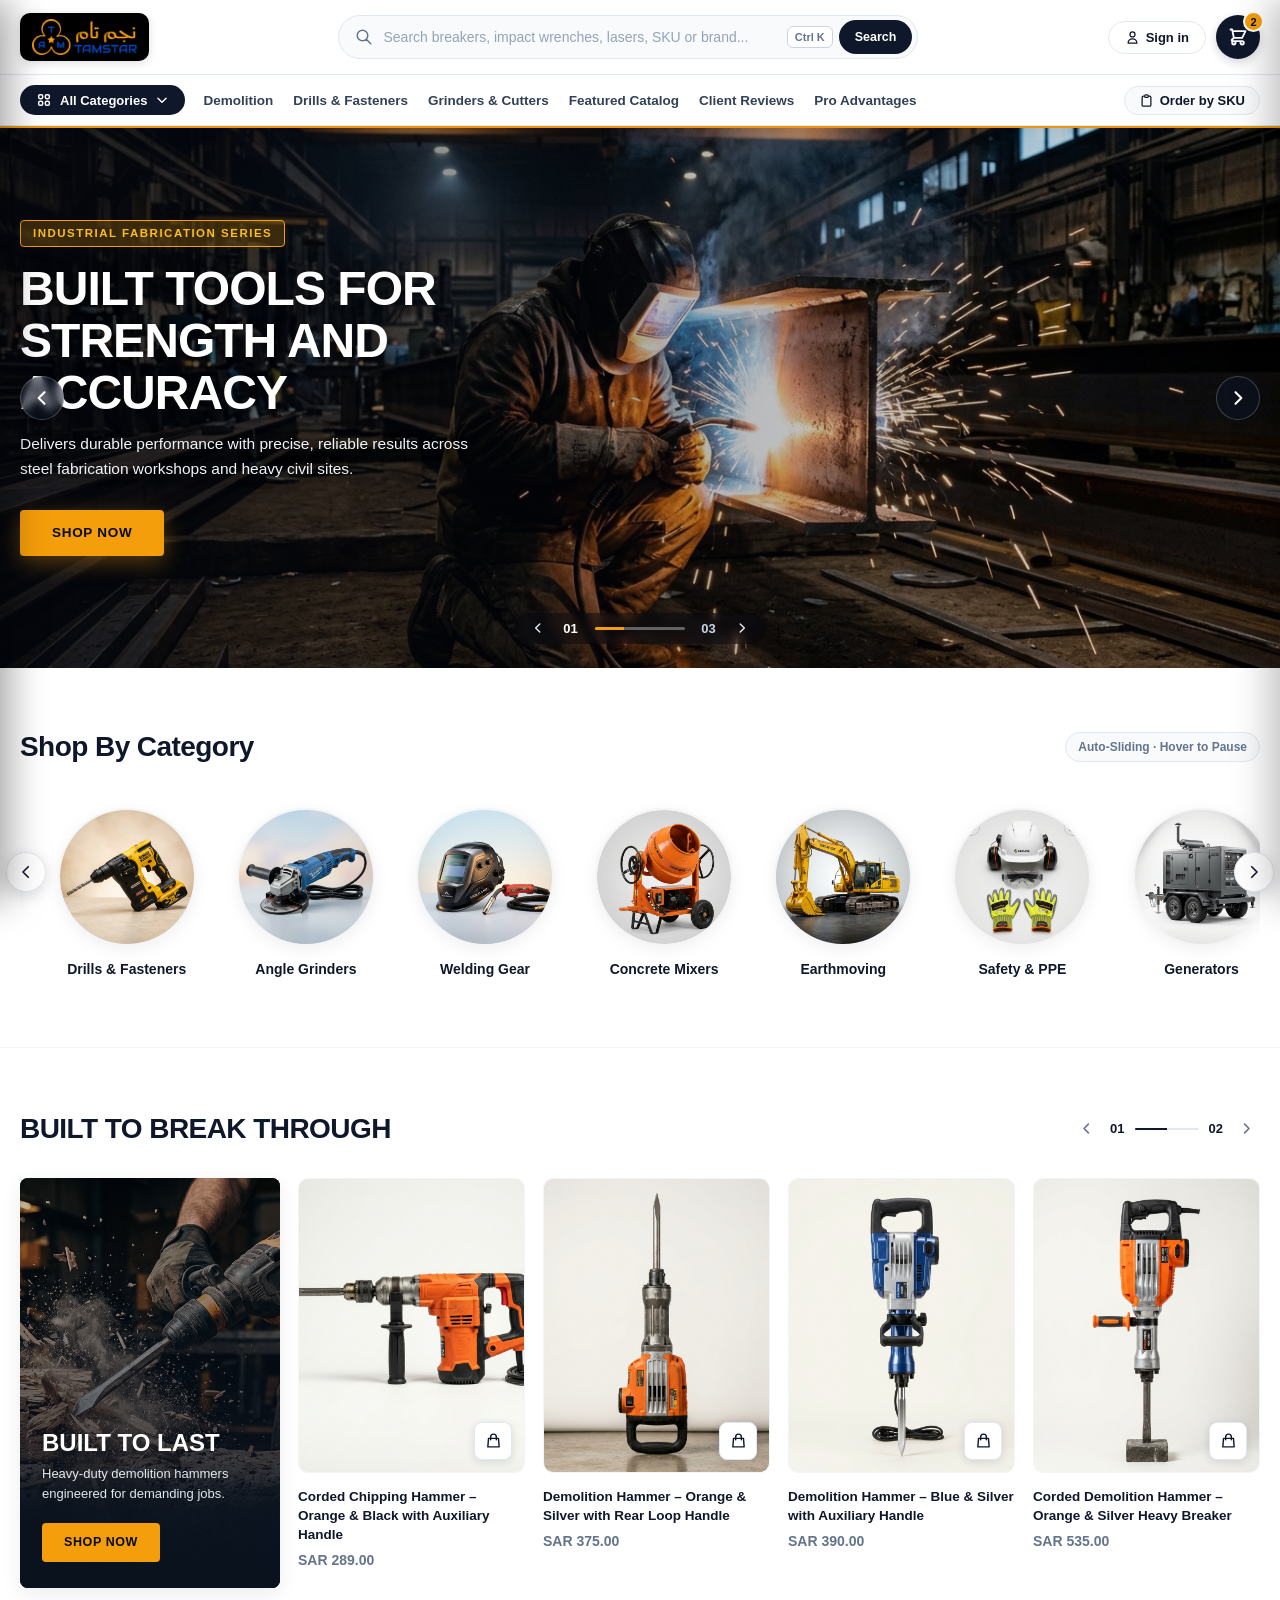
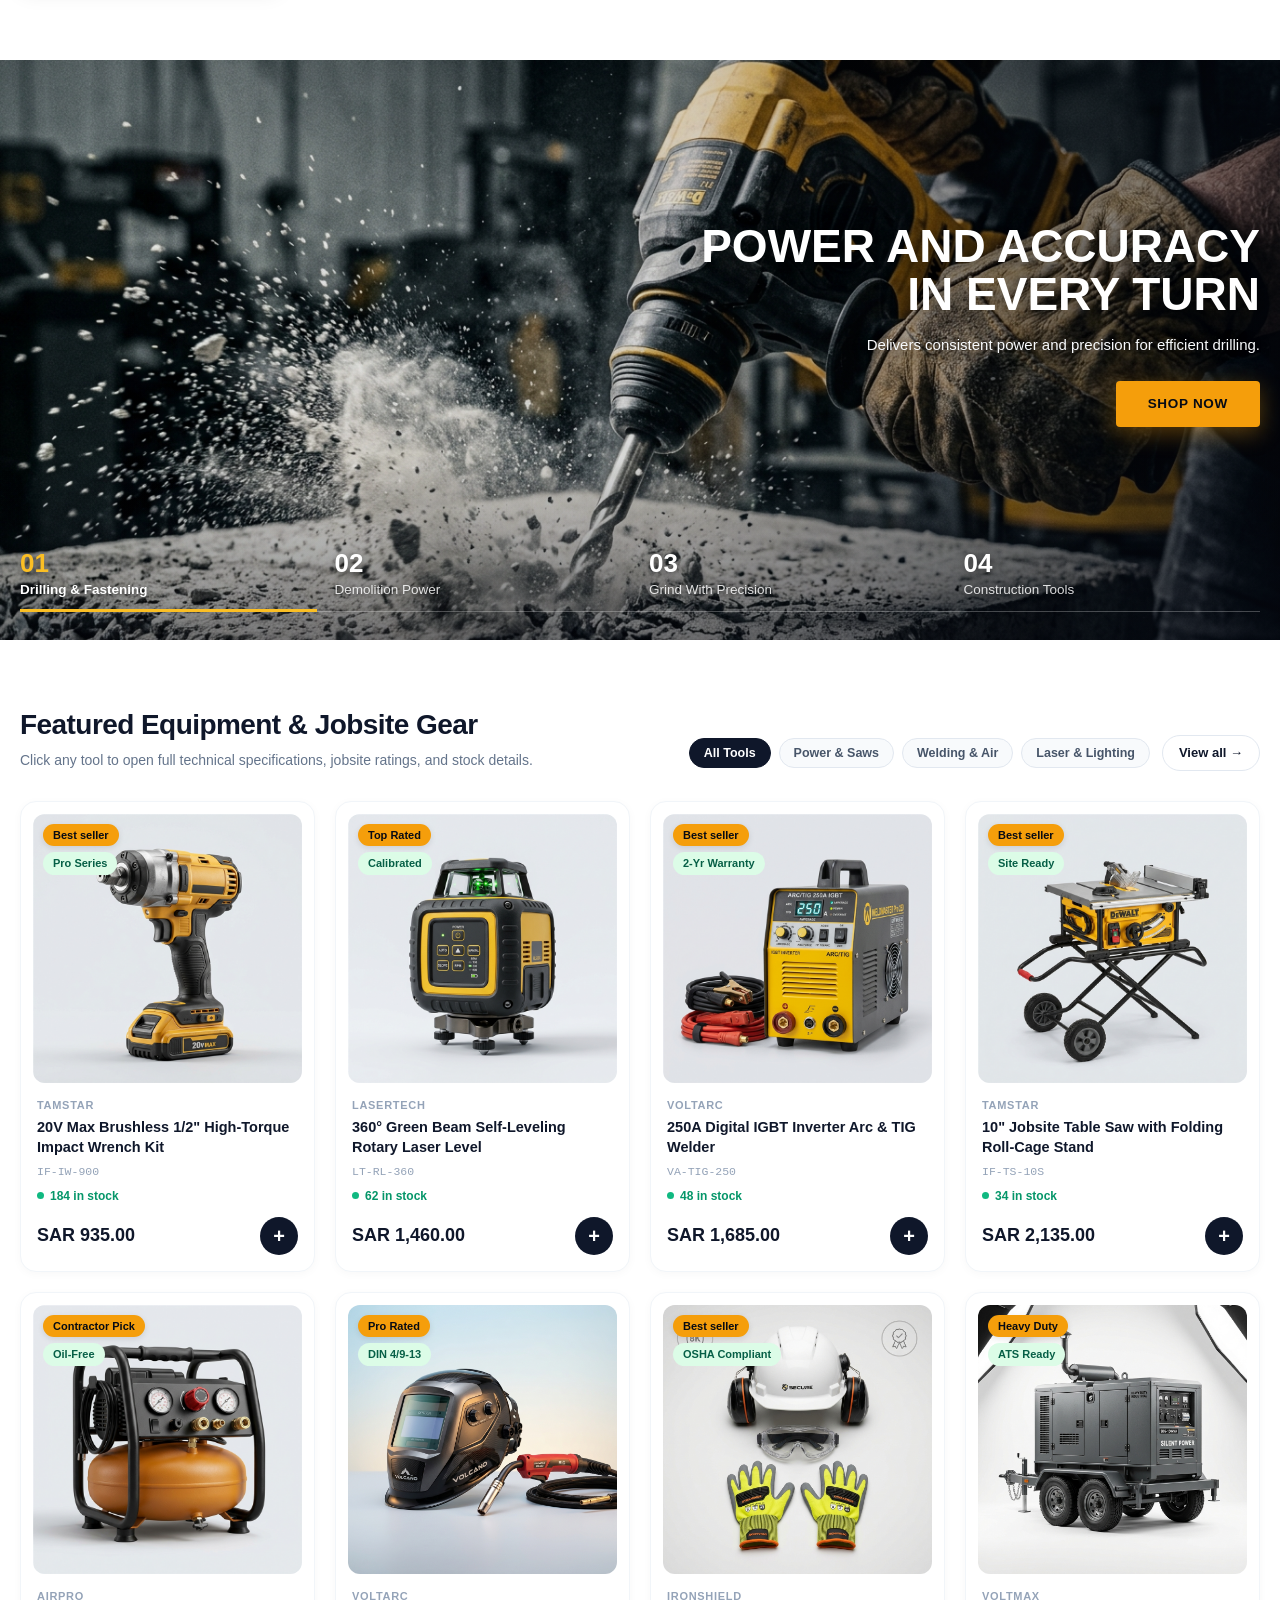
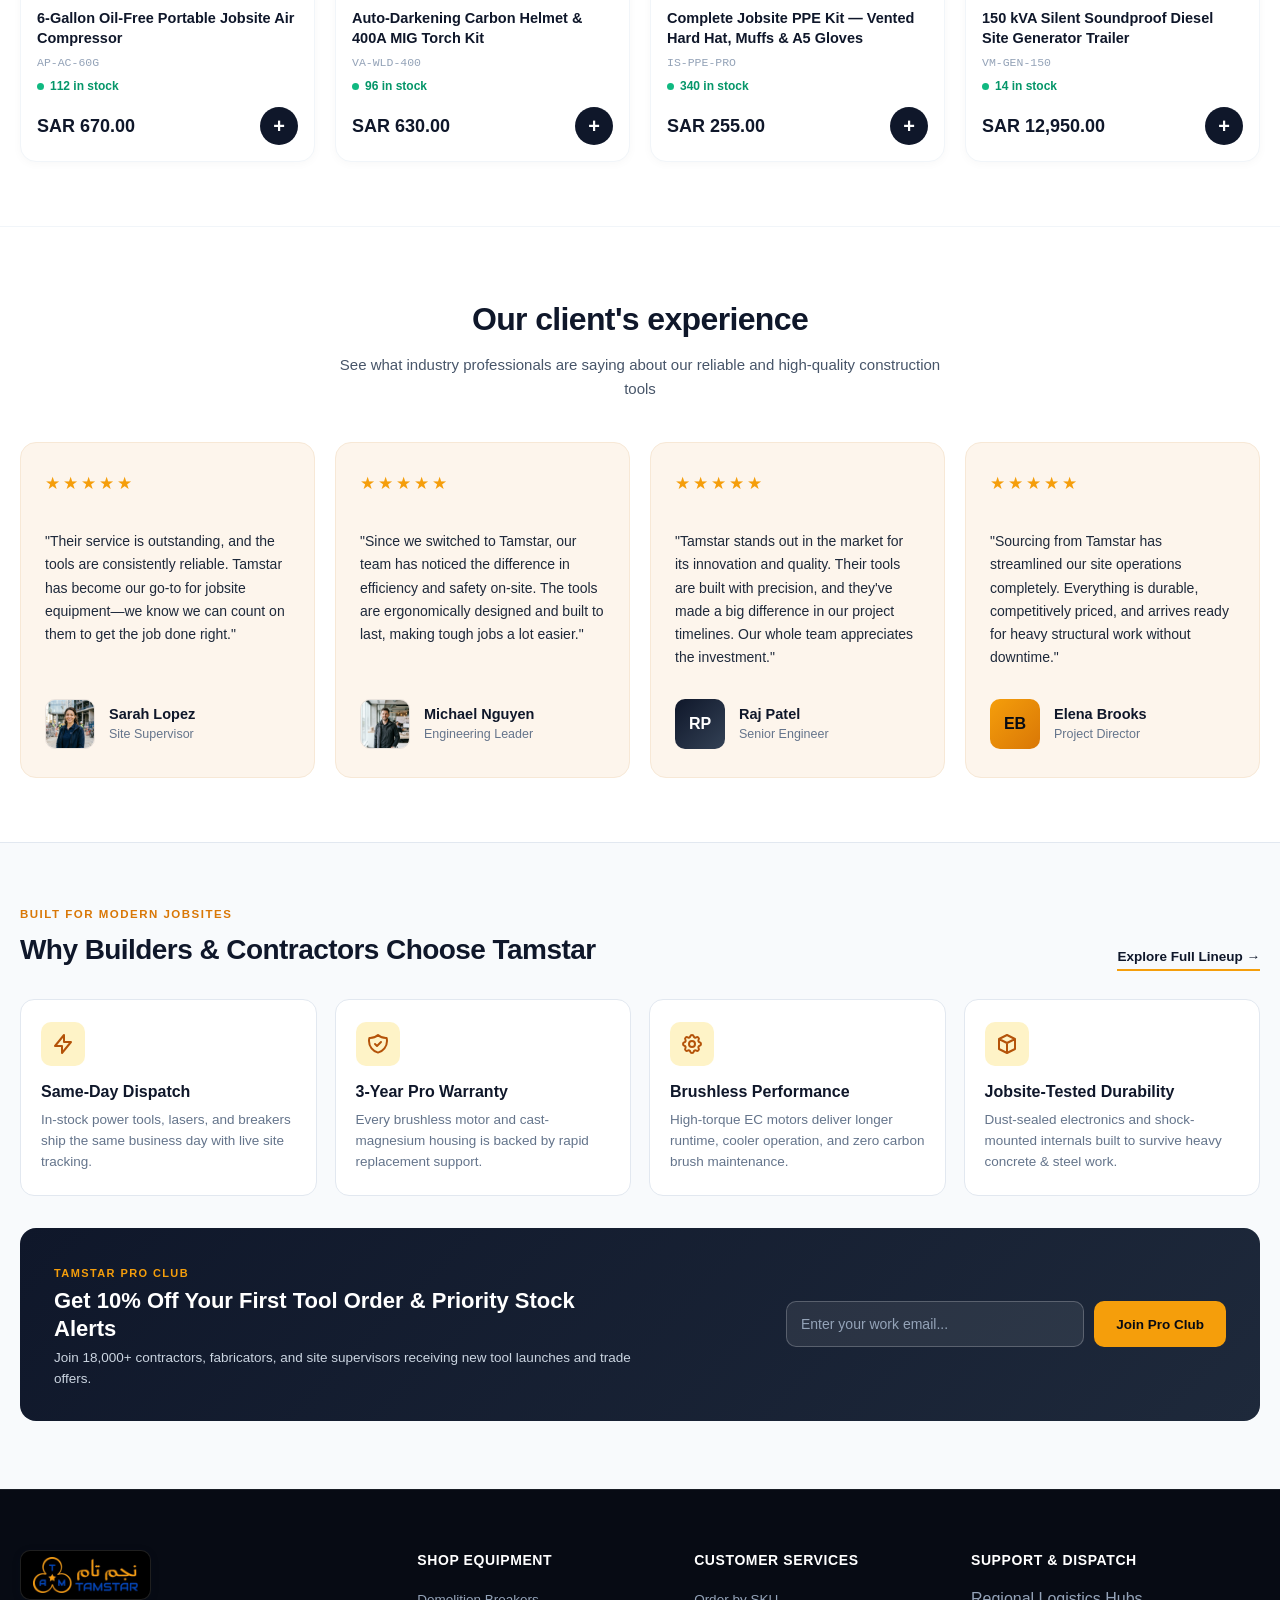
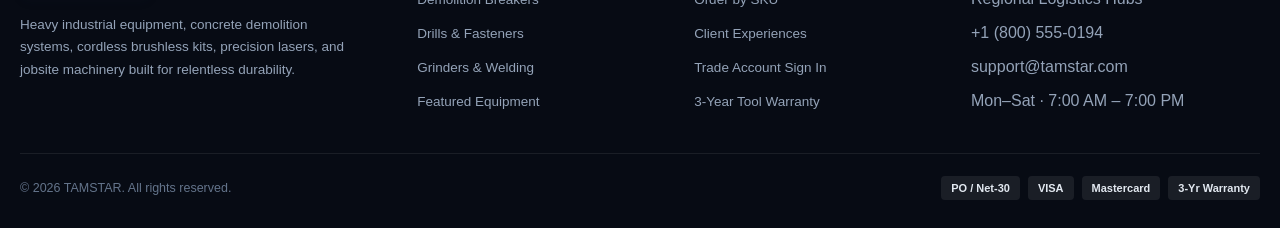
==== commit ebd9ff96: "feat(construction): add TAMSTAR logo header/footer, TAMSTAR copyright, and Saudi Riyal (SAR) pricing" ====
--- a/construction/index.html
+++ b/construction/index.html
@@ -3,41 +3,15 @@
 <head>
   <meta charset="UTF-8">
   <meta name="viewport" content="width=device-width, initial-scale=1.0">
-  <title>TAMSTAR CONSTRUCT | Heavy Industrial &amp; Construction Equipment</title>
-  <meta name="description" content="Industrial demolition hammers, rotary drills, grinders, welding equipment, concrete mixers, and heavy site machinery.">
+  <title>TAMSTAR | Heavy Industrial &amp; Construction Equipment</title>
+  <meta name="description" content="Industrial demolition hammers, cordless brushless drills, grinders, welders, laser levels, air compressors, and heavy construction equipment.">
+  <link rel="preload" as="image" href="assets/images/hero-welder.png">
   <link rel="stylesheet" href="css/style.css">
 </head>
 <body>
 
   <!-- ======================================================================
-       1. Top Announcement Strip
-       ====================================================================== -->
-  <div class="top-bar">
-    <div class="container top-bar-inner">
-      <div class="top-bar-left">
-        <span class="top-dot-indicator"></span>
-        <span>Contractor Fleet Pricing · Heavy Jobsite Dispatch Across the Kingdom · ZATCA E-Invoicing</span>
-      </div>
-      <div class="top-bar-right">
-        <span class="top-bar-item">
-          <svg width="14" height="14" fill="none" viewBox="0 0 24 24" stroke="currentColor">
-            <path stroke-linecap="round" stroke-linejoin="round" stroke-width="2" d="M17.657 16.657L13.414 20.9a1.998 1.998 0 01-2.827 0l-4.244-4.243a8 8 0 1111.314 0z"/>
-            <path stroke-linecap="round" stroke-linejoin="round" stroke-width="2" d="M15 11a3 3 0 11-6 0 3 3 0 016 0z"/>
-          </svg>
-          <span>Dammam · Riyadh Warehouses</span>
-        </span>
-        <span class="top-bar-item">
-          <svg width="14" height="14" fill="none" viewBox="0 0 24 24" stroke="currentColor">
-            <path stroke-linecap="round" stroke-linejoin="round" stroke-width="2" d="M3 5a2 2 0 012-2h3.28a1 1 0 01.948.684l1.498 4.493a1 1 0 01-.502 1.21l-2.257 1.13a11.042 11.042 0 005.516 5.516l1.13-2.257a1 1 0 011.21-.502l4.493 1.498a1 1 0 01.684.949V19a2 2 0 01-2 2h-1C9.716 21 3 14.284 3 6V5z"/>
-          </svg>
-          <span>+966 13 899 0000</span>
-        </span>
-      </div>
-    </div>
-  </div>
-
-  <!-- ======================================================================
-       2. Upgraded Industrial Header & Sub-Navigation (Image 2 Concept)
+       1. Clean White Industrial Header & Sub-Navigation
        ====================================================================== -->
   <header class="site-header-sticky">
     <div class="main-header">
@@ -51,14 +25,9 @@
           </button>
 
           <a href="#top" class="brand-link">
-            <div class="brand-mark-box">TC</div>
-            <div class="brand-text-col">
-              <div class="brand-name-row">
-                <span class="brand-name">TAMSTAR</span>
-                <span class="brand-badge">CONSTRUCT</span>
-              </div>
-              <span class="brand-tagline">Heavy Industrial Equipment</span>
-            </div>
+            <span class="brand-logo-pill">
+              <img src="assets/images/logo.jpeg" alt="TAMSTAR" class="brand-logo-img">
+            </span>
           </a>
         </div>
 
@@ -68,22 +37,15 @@
             <svg class="search-icon" fill="none" viewBox="0 0 24 24" stroke="currentColor">
               <path stroke-linecap="round" stroke-linejoin="round" stroke-width="2" d="M21 21l-6-6m2-5a7 7 0 11-14 0 7 7 0 0114 0z"/>
             </svg>
-            <input type="text" id="desktopSearchInput" class="search-field" placeholder="Search breakers, rotary drills, SKU or brand..." oninput="window.handleSearchInput(this.value)">
+            <input type="text" id="desktopSearchInput" class="search-field" placeholder="Search breakers, impact wrenches, lasers, SKU or brand..." oninput="window.handleSearchInput(this.value)">
             <span class="search-kbd">Ctrl K</span>
             <button type="button" class="search-submit-pill" onclick="window.handleSearchInput(document.getElementById('desktopSearchInput').value)">Search</button>
           </div>
           <div class="search-results-dropdown" id="searchResultsDropdown"></div>
         </div>
 
-        <!-- Header Actions -->
+        <!-- Header Actions (English Only — No Arabic Button) -->
         <div class="header-actions">
-          <button type="button" class="header-pill-btn desktop-only-action" onclick="window.toggleLanguage()">
-            <svg width="15" height="15" fill="none" viewBox="0 0 24 24" stroke="currentColor">
-              <path stroke-linecap="round" stroke-linejoin="round" stroke-width="2" d="M3 5h12M9 3v2m1.048 9.5A18.022 18.022 0 016.412 9m6.088 9h7M11 21l5-10 5 10M12.751 5C11.783 10.77 8.07 15.61 3 18.129"/>
-            </svg>
-            <span id="langBtnText">العربية</span>
-          </button>
-
           <button type="button" class="header-pill-btn desktop-only-action" onclick="window.openModal('authModal')">
             <svg width="15" height="15" fill="none" viewBox="0 0 24 24" stroke="currentColor">
               <path stroke-linecap="round" stroke-linejoin="round" stroke-width="2" d="M16 7a4 4 0 11-8 0 4 4 0 018 0zM12 14a7 7 0 00-7 7h14a7 7 0 00-7-7z"/>
@@ -97,7 +59,7 @@
             </svg>
           </button>
 
-          <button type="button" class="cart-btn" onclick="window.openCart()" aria-label="Open Order Cart">
+          <button type="button" class="cart-btn" onclick="window.openCart()" aria-label="Open Cart">
             <svg width="20" height="20" fill="none" viewBox="0 0 24 24" stroke="currentColor">
               <path stroke-linecap="round" stroke-linejoin="round" stroke-width="2.2" d="M3 3h2l.4 2M7 13h10l4-8H5.4M7 13L5.4 5M7 13l-2.293 2.293c-.63.63-.184 1.707.707 1.707H17m0 0a2 2 0 100 4 2 2 0 000-4zm-8 2a2 2 0 11-4 0 2 2 0 014 0z"/>
             </svg>
@@ -116,9 +78,10 @@
         <input type="text" id="mobileSearchInput" class="search-field" placeholder="Search industrial tools, hammers, SKU..." oninput="window.handleSearchInput(this.value)">
         <button type="button" class="search-submit-pill" style="height:32px; padding:0 12px;" onclick="window.toggleMobileSearch()">Done</button>
       </div>
-    </div>
-
-    <!-- Desktop Equipment Navigation Sub-Bar -->
+      <div class="mobile-search-results" id="mobileSearchResults"></div>
+    </div>
+
+    <!-- Desktop Equipment Navigation Sub-Bar (White Theme, Renamed Order by SKU, No RFQ) -->
     <nav class="sub-nav-bar" aria-label="Equipment Categories">
       <div class="container sub-nav-inner">
         <div class="sub-nav-left">
@@ -146,11 +109,11 @@
               <img src="assets/images/cat-grinder.png" alt="Grinders">
               <span>Grinders &amp; Cutters</span>
             </a>
-            <a href="#showcaseSection" class="mega-menu-item" onclick="window.selectCategory('welding', 'Welding Equipment')">
+            <a href="#catalogSection" class="mega-menu-item" onclick="window.selectCategory('welding', 'Welding Equipment')">
               <img src="assets/images/cat-welding.png" alt="Welding">
               <span>Welding Equipment</span>
             </a>
-            <a href="#showcaseSection" class="mega-menu-item" onclick="window.selectCategory('concrete', 'Concrete Mixers')">
+            <a href="#catalogSection" class="mega-menu-item" onclick="window.selectCategory('concrete', 'Concrete Mixers')">
               <img src="assets/images/cat-concrete.png" alt="Concrete">
               <span>Concrete Mixers</span>
             </a>
@@ -158,7 +121,7 @@
               <img src="assets/images/cat-earthmoving.png" alt="Earthmoving">
               <span>Heavy Earthmoving</span>
             </a>
-            <a href="#showcaseSection" class="mega-menu-item" onclick="window.selectCategory('safety', 'Safety & PPE')">
+            <a href="#catalogSection" class="mega-menu-item" onclick="window.selectCategory('safety', 'Safety & PPE')">
               <img src="assets/images/cat-safety.png" alt="Safety">
               <span>Safety &amp; PPE Gear</span>
             </a>
@@ -172,25 +135,18 @@
             <li class="nav-link-item"><a href="#demolitionSection">Demolition</a></li>
             <li class="nav-link-item"><a href="#showcaseSection" onclick="window.switchShowcaseSeries('drilling')">Drills &amp; Fasteners</a></li>
             <li class="nav-link-item"><a href="#showcaseSection" onclick="window.switchShowcaseSeries('grinding')">Grinders &amp; Cutters</a></li>
-            <li class="nav-link-item"><a href="#categoriesSection">Welding &amp; Steel</a></li>
-            <li class="nav-link-item"><a href="#showcaseSection" onclick="window.switchShowcaseSeries('construction')">Site Machinery</a></li>
-            <li class="nav-link-item"><a href="#categoriesSection">Safety &amp; PPE</a></li>
+            <li class="nav-link-item"><a href="#catalogSection">Featured Catalog</a></li>
+            <li class="nav-link-item"><a href="#testimonialsSection">Client Reviews</a></li>
+            <li class="nav-link-item"><a href="#jobsiteAdvantageSection">Pro Advantages</a></li>
           </ul>
         </div>
 
         <div class="sub-nav-right">
-          <button type="button" class="quick-order-link" onclick="window.openModal('quickOrderModal')">
+          <button type="button" class="order-sku-btn" onclick="window.openModal('skuOrderModal')">
             <svg width="15" height="15" fill="none" viewBox="0 0 24 24" stroke="currentColor">
-              <path stroke-linecap="round" stroke-linejoin="round" stroke-width="2" d="M9 12h6m-6 4h6m2 5H7a2 2 0 01-2-2V5a2 2 0 012-2h5.586a1 1 0 01.707.293l5.414 5.414a1 1 0 01.293.707V19a2 2 0 01-2 2z"/>
-            </svg>
-            <span>Quick order</span>
-          </button>
-
-          <button type="button" class="rfq-pill-btn" onclick="window.openModal('rfqModal')">
-            <svg width="15" height="15" fill="none" viewBox="0 0 24 24" stroke="currentColor">
-              <path stroke-linecap="round" stroke-linejoin="round" stroke-width="2" d="M8 10h.01M12 10h.01M16 10h.01M9 16H5a2 2 0 01-2-2V6a2 2 0 012-2h14a2 2 0 012 2v8a2 2 0 01-2 2h-5l-5 5v-5z"/>
-            </svg>
-            <span>Request a quote</span>
+              <path stroke-linecap="round" stroke-linejoin="round" stroke-width="2" d="M9 5H7a2 2 0 00-2 2v12a2 2 0 002 2h10a2 2 0 002-2V7a2 2 0 00-2-2h-2M9 5a2 2 0 002 2h2a2 2 0 002-2M9 5a2 2 0 012-2h2a2 2 0 012 2"/>
+            </svg>
+            <span>Order by SKU</span>
           </button>
         </div>
       </div>
@@ -200,7 +156,7 @@
   <main id="top">
 
     <!-- ====================================================================
-         3. Hero Banner Slider (Reference Image 1 + Sliding Industrial Concepts)
+         2. Hero Banner Slider
          ==================================================================== -->
     <section class="hero-slider-section" aria-label="Industrial Equipment Hero Slider">
       <div class="hero-slider-viewport" id="heroSliderViewport">
@@ -215,7 +171,7 @@
                 <span class="hero-badge-tag">Industrial Fabrication Series</span>
                 <h1 class="hero-title">BUILT TOOLS FOR STRENGTH AND ACCURACY</h1>
                 <p class="hero-subtitle">Delivers durable performance with precise, reliable results across steel fabrication workshops and heavy civil sites.</p>
-                <a href="#demolitionSection" class="hero-shop-btn">SHOP NOW</a>
+                <a href="#catalogSection" class="hero-shop-btn">SHOP NOW</a>
               </div>
             </div>
           </div>
@@ -265,7 +221,7 @@
           </svg>
         </button>
 
-        <!-- Bottom Center Indicator Matching Image 1: < 01 --- 03 > -->
+        <!-- Bottom Center Indicator -->
         <div class="hero-center-pager">
           <button type="button" class="hero-pager-arrow" onclick="window.prevHeroSlide()" aria-label="Previous">
             <svg width="14" height="14" fill="none" viewBox="0 0 24 24" stroke="currentColor">
@@ -288,15 +244,16 @@
     </section>
 
     <!-- ====================================================================
-         4. Shop By Category Circular Carousel (Reference Image 3)
+         3. Shop By Category Auto-Sliding Circular Carousel
          ==================================================================== -->
     <section class="categories-section" id="categoriesSection">
       <div class="container">
         <div class="section-header-row">
           <h2 class="section-main-title">Shop By Category</h2>
-        </div>
-
-        <div class="cat-carousel-wrapper">
+          <span class="cat-autoslide-badge">Auto-Sliding · Hover to Pause</span>
+        </div>
+
+        <div class="cat-carousel-wrapper" id="catCarouselWrapper">
           <button type="button" class="carousel-float-arrow prev" onclick="window.scrollCatCarousel(-1)" aria-label="Scroll Categories Left">
             <svg width="18" height="18" fill="none" viewBox="0 0 24 24" stroke="currentColor">
               <path stroke-linecap="round" stroke-linejoin="round" stroke-width="2.2" d="M15 19l-7-7 7-7"/>
@@ -359,6 +316,27 @@
               </div>
               <span class="circle-cat-title">Generators</span>
             </div>
+
+            <div class="circle-cat-card" onclick="window.selectCategory('impact', 'Impact Wrenches', this)">
+              <div class="circle-cat-thumb">
+                <img src="assets/images/pro-impact-wrench.png" alt="Impact Wrenches">
+              </div>
+              <span class="circle-cat-title">Impact Wrenches</span>
+            </div>
+
+            <div class="circle-cat-card" onclick="window.selectCategory('laser', 'Laser & Survey', this)">
+              <div class="circle-cat-thumb">
+                <img src="assets/images/pro-laser-level.png" alt="Laser Levels">
+              </div>
+              <span class="circle-cat-title">Laser Levels</span>
+            </div>
+
+            <div class="circle-cat-card" onclick="window.selectCategory('saws', 'Jobsite Table Saws', this)">
+              <div class="circle-cat-thumb">
+                <img src="assets/images/pro-table-saw.png" alt="Jobsite Saws">
+              </div>
+              <span class="circle-cat-title">Jobsite Saws</span>
+            </div>
           </div>
 
           <button type="button" class="carousel-float-arrow next" onclick="window.scrollCatCarousel(1)" aria-label="Scroll Categories Right">
@@ -371,7 +349,7 @@
     </section>
 
     <!-- ====================================================================
-         5. 4th Section: "BUILT TO BREAK THROUGH" (Reference Image 4)
+         4. "BUILT TO BREAK THROUGH" Section
          ==================================================================== -->
     <section class="demolition-section" id="demolitionSection">
       <div class="container">
@@ -404,19 +382,18 @@
             <div class="promo-content">
               <h3 class="promo-title">BUILT TO LAST</h3>
               <p class="promo-desc">Heavy-duty demolition hammers engineered for demanding jobs.</p>
-              <button type="button" class="promo-shop-btn" onclick="window.openQuickView('h4')">SHOP NOW</button>
-            </div>
-          </div>
-
-          <!-- Right 4 Clean Demolition Product Cards (Populated by js/app.js) -->
+              <a href="product.html?id=h4" class="promo-shop-btn">SHOP NOW</a>
+            </div>
+          </div>
+
+          <!-- Right 4 Clean Demolition Product Cards -->
           <div class="demo-cards-subgrid" id="demoCardsGrid"></div>
         </div>
       </div>
     </section>
 
     <!-- ====================================================================
-         6. 5th Section: Interactive Image Showcase Tabs (Reference Image 5)
-            Clicking 01 / 02 / 03 / 04 swaps the visual PNG banner & tools
+         5. Interactive Image Showcase Tabs (Reference Image 3 Format)
          ==================================================================== -->
     <section class="showcase-banner-section" id="showcaseSection">
       <div class="showcase-stage">
@@ -425,22 +402,17 @@
 
         <div class="showcase-stage-inner">
           <div class="container">
-            <div class="showcase-content-layout">
-              <!-- Live Specs Cluster -->
-              <div class="showcase-spec-cluster" id="sec5SpecsCluster"></div>
-
-              <!-- Dynamic Copy Column (Right-Aligned on Slide 01 matching Image 5) -->
+            <div class="showcase-content-layout" id="sec5LayoutRow">
               <div class="showcase-copy-col" id="sec5CopyCol">
-                <span class="showcase-eyebrow" id="sec5Eyebrow">SERIES 01 · DRILLING &amp; FASTENING</span>
                 <h2 class="showcase-main-heading" id="sec5Heading">POWER AND ACCURACY IN EVERY TURN</h2>
-                <p class="showcase-main-desc" id="sec5Desc">Delivers consistent power and precision for efficient drilling through reinforced concrete, structural steel, and heavy timber.</p>
-                <button type="button" class="hero-shop-btn" id="sec5CtaBtn" onclick="window.openQuickView('h5')">SHOP NOW</button>
-              </div>
-            </div>
-          </div>
-        </div>
-
-        <!-- Bottom 4 Interactive Selector Columns Matching Reference Image 5 -->
+                <p class="showcase-main-desc" id="sec5Desc">Delivers consistent power and precision for efficient drilling.</p>
+                <a href="product.html?id=h5" class="hero-shop-btn" id="sec5CtaBtn">SHOP NOW</a>
+              </div>
+            </div>
+          </div>
+        </div>
+
+        <!-- Bottom 4 Interactive Selector Columns Matching Reference 3 -->
         <div class="showcase-bottom-nav">
           <div class="container">
             <div class="showcase-tabs-grid">
@@ -471,39 +443,184 @@
           </div>
         </div>
       </div>
-
-      <!-- Synchronized Matched Tools Shelf Below Image 5 Tabs -->
-      <div class="showcase-series-products">
-        <div class="container">
-          <div class="series-shelf-header">
-            <h3 class="series-shelf-title">Featured Equipment — <span id="sec5ShelfSeriesName">Drilling &amp; Fastening</span></h3>
-            <button type="button" class="rfq-pill-btn" onclick="window.openModal('rfqModal')">Bulk Fleet Quote →</button>
-          </div>
-          <div class="series-products-grid" id="sec5ProductsGrid"></div>
-        </div>
-      </div>
     </section>
 
+    <!-- ====================================================================
+         6. Task 3: Featured Product Listing Grid (Click -> product.html)
+         ==================================================================== -->
+    <section class="catalog-section" id="catalogSection">
+      <div class="container">
+        <div class="catalog-header-row">
+          <div>
+            <h2 class="section-main-title">Featured Equipment &amp; Jobsite Gear</h2>
+            <p class="catalog-subtitle">Click any tool to open full technical specifications, jobsite ratings, and stock details.</p>
+          </div>
+          <div class="catalog-header-controls">
+            <div class="catalog-filter-pills" id="catalogFilterPills">
+              <button type="button" class="filter-pill active" onclick="window.filterCatalog('all', this)">All Tools</button>
+              <button type="button" class="filter-pill" onclick="window.filterCatalog('power', this)">Power &amp; Saws</button>
+              <button type="button" class="filter-pill" onclick="window.filterCatalog('welding', this)">Welding &amp; Air</button>
+              <button type="button" class="filter-pill" onclick="window.filterCatalog('laser', this)">Laser &amp; Lighting</button>
+            </div>
+            <a href="product.html?id=p1" class="view-all-pill">View all →</a>
+          </div>
+        </div>
+
+        <div class="catalog-grid" id="catalogProductsGrid"></div>
+      </div>
+    </section>
+
+    <!-- ====================================================================
+         7. Task 4A: Client Testimonials ("Our client's experience")
+         ==================================================================== -->
+    <section class="testimonials-section" id="testimonialsSection">
+      <div class="container">
+        <div class="testimonials-header">
+          <h2 class="testimonials-title">Our client's experience</h2>
+          <p class="testimonials-subtitle">See what industry professionals are saying about our reliable and high-quality construction tools</p>
+        </div>
+
+        <div class="testimonials-carousel-wrap">
+          <div class="testimonials-grid" id="testimonialsGrid">
+            <article class="testimonial-card">
+              <div class="testimonial-stars" aria-label="5 out of 5 stars">★★★★★</div>
+              <p class="testimonial-quote">"Their service is outstanding, and the tools are consistently reliable. Tamstar has become our go-to for jobsite equipment—we know we can count on them to get the job done right."</p>
+              <div class="testimonial-author">
+                <img src="assets/images/avatar-1.png" alt="Sarah Lopez" class="testimonial-avatar">
+                <div>
+                  <div class="testimonial-name">Sarah Lopez</div>
+                  <div class="testimonial-role">Site Supervisor</div>
+                </div>
+              </div>
+            </article>
+
+            <article class="testimonial-card">
+              <div class="testimonial-stars" aria-label="5 out of 5 stars">★★★★★</div>
+              <p class="testimonial-quote">"Since we switched to Tamstar, our team has noticed the difference in efficiency and safety on-site. The tools are ergonomically designed and built to last, making tough jobs a lot easier."</p>
+              <div class="testimonial-author">
+                <img src="assets/images/avatar-2.png" alt="Michael Nguyen" class="testimonial-avatar">
+                <div>
+                  <div class="testimonial-name">Michael Nguyen</div>
+                  <div class="testimonial-role">Engineering Leader</div>
+                </div>
+              </div>
+            </article>
+
+            <article class="testimonial-card">
+              <div class="testimonial-stars" aria-label="5 out of 5 stars">★★★★★</div>
+              <p class="testimonial-quote">"Tamstar stands out in the market for its innovation and quality. Their tools are built with precision, and they've made a big difference in our project timelines. Our whole team appreciates the investment."</p>
+              <div class="testimonial-author">
+                <div class="testimonial-avatar-badge badge-navy" aria-hidden="true">RP</div>
+                <div>
+                  <div class="testimonial-name">Raj Patel</div>
+                  <div class="testimonial-role">Senior Engineer</div>
+                </div>
+              </div>
+            </article>
+
+            <article class="testimonial-card">
+              <div class="testimonial-stars" aria-label="5 out of 5 stars">★★★★★</div>
+              <p class="testimonial-quote">"Sourcing from Tamstar has streamlined our site operations completely. Everything is durable, competitively priced, and arrives ready for heavy structural work without downtime."</p>
+              <div class="testimonial-author">
+                <div class="testimonial-avatar-badge badge-amber" aria-hidden="true">EB</div>
+                <div>
+                  <div class="testimonial-name">Elena Brooks</div>
+                  <div class="testimonial-role">Project Director</div>
+                </div>
+              </div>
+            </article>
+          </div>
+        </div>
+      </div>
+    </section>
+
+    <!-- ====================================================================
+         8. Task 4B: Extra Section — Jobsite Advantages & Pro Trade Club
+         ==================================================================== -->
+    <section class="jobsite-extra-section" id="jobsiteAdvantageSection">
+      <div class="container">
+        <div class="extra-section-header">
+          <div>
+            <span class="extra-eyebrow">BUILT FOR MODERN JOBSITES</span>
+            <h2 class="section-main-title">Why Builders &amp; Contractors Choose Tamstar</h2>
+          </div>
+          <a href="#catalogSection" class="extra-explore-link">Explore Full Lineup →</a>
+        </div>
+
+        <div class="advantage-cards-grid">
+          <div class="advantage-card">
+            <div class="advantage-icon-box">
+              <svg width="24" height="24" fill="none" viewBox="0 0 24 24" stroke="currentColor">
+                <path stroke-linecap="round" stroke-linejoin="round" stroke-width="2" d="M13 10V3L4 14h7v7l9-11h-7z"/>
+              </svg>
+            </div>
+            <h3 class="advantage-card-title">Same-Day Dispatch</h3>
+            <p class="advantage-card-desc">In-stock power tools, lasers, and breakers ship the same business day with live site tracking.</p>
+          </div>
+
+          <div class="advantage-card">
+            <div class="advantage-icon-box">
+              <svg width="24" height="24" fill="none" viewBox="0 0 24 24" stroke="currentColor">
+                <path stroke-linecap="round" stroke-linejoin="round" stroke-width="2" d="M9 12l2 2 4-4m5.618-4.016A11.955 11.955 0 0112 2.944a11.955 11.955 0 01-8.618 3.04A12.02 12.02 0 003 9c0 5.591 3.824 10.29 9 11.622 5.176-1.332 9-6.03 9-11.622 0-1.042-.133-2.052-.382-3.016z"/>
+              </svg>
+            </div>
+            <h3 class="advantage-card-title">3-Year Pro Warranty</h3>
+            <p class="advantage-card-desc">Every brushless motor and cast-magnesium housing is backed by rapid replacement support.</p>
+          </div>
+
+          <div class="advantage-card">
+            <div class="advantage-icon-box">
+              <svg width="24" height="24" fill="none" viewBox="0 0 24 24" stroke="currentColor">
+                <path stroke-linecap="round" stroke-linejoin="round" stroke-width="2" d="M10.325 4.317c.426-1.756 2.924-1.756 3.35 0a1.724 1.724 0 002.573 1.066c1.543-.94 3.31.826 2.37 2.37a1.724 1.724 0 001.065 2.572c1.756.426 1.756 2.924 0 3.35a1.724 1.724 0 00-1.066 2.573c.94 1.543-.826 3.31-2.37 2.37a1.724 1.724 0 00-2.572 1.065c-.426 1.756-2.924 1.756-3.35 0a1.724 1.724 0 00-2.573-1.066c-1.543.94-3.31-.826-2.37-2.37a1.724 1.724 0 00-1.065-2.572c-1.756-.426-1.756-2.924 0-3.35a1.724 1.724 0 001.066-2.573c-.94-1.543.826-3.31 2.37-2.37.996.608 2.296.07 2.572-1.065z"/>
+                <path stroke-linecap="round" stroke-linejoin="round" stroke-width="2" d="M15 12a3 3 0 11-6 0 3 3 0 016 0z"/>
+              </svg>
+            </div>
+            <h3 class="advantage-card-title">Brushless Performance</h3>
+            <p class="advantage-card-desc">High-torque EC motors deliver longer runtime, cooler operation, and zero carbon brush maintenance.</p>
+          </div>
+
+          <div class="advantage-card">
+            <div class="advantage-icon-box">
+              <svg width="24" height="24" fill="none" viewBox="0 0 24 24" stroke="currentColor">
+                <path stroke-linecap="round" stroke-linejoin="round" stroke-width="2" d="M20 7l-8-4-8 4m16 0l-8 4m8-4v10l-8 4m0-10L4 7m8 4v10M4 7v10l8 4"/>
+              </svg>
+            </div>
+            <h3 class="advantage-card-title">Jobsite-Tested Durability</h3>
+            <p class="advantage-card-desc">Dust-sealed electronics and shock-mounted internals built to survive heavy concrete &amp; steel work.</p>
+          </div>
+        </div>
+
+        <!-- Pro Club CTA Banner -->
+        <div class="pro-club-banner">
+          <div class="pro-club-copy">
+            <span class="pro-club-tag">TAMSTAR PRO CLUB</span>
+            <h3 class="pro-club-title">Get 10% Off Your First Tool Order &amp; Priority Stock Alerts</h3>
+            <p class="pro-club-desc">Join 18,000+ contractors, fabricators, and site supervisors receiving new tool launches and trade offers.</p>
+          </div>
+          <form class="pro-club-form" onsubmit="window.submitProClubForm(event)">
+            <input type="email" id="proClubEmail" class="pro-club-input" placeholder="Enter your work email..." required>
+            <button type="submit" class="pro-club-submit">Join Pro Club</button>
+          </form>
+        </div>
+      </div>
+    </section>
+
   </main>
 
   <!-- ======================================================================
-       7. Industrial Footer (2-Column Responsive on Mobile)
+       9. Industrial Footer (2-Column Responsive on Mobile)
        ====================================================================== -->
   <footer class="site-footer">
     <div class="container">
       <div class="footer-grid">
         <div class="footer-col-about">
-          <div class="brand-link" style="margin-bottom: 14px;">
-            <div class="brand-mark-box" style="width: 38px; height: 38px; font-size: 17px;">TC</div>
-            <div class="brand-text-col">
-              <div class="brand-name-row">
-                <span class="brand-name" style="font-size: 18px;">TAMSTAR</span>
-                <span class="brand-badge">CONSTRUCT</span>
-              </div>
-            </div>
-          </div>
+          <a href="#top" class="brand-link" style="margin-bottom: 14px;">
+            <span class="brand-logo-pill footer-logo-pill">
+              <img src="assets/images/logo.jpeg" alt="TAMSTAR" class="brand-logo-img">
+            </span>
+          </a>
           <p style="font-size: 13.5px; line-height: 1.65; max-width: 340px; color: #94a3b8;">
-            Heavy industrial equipment, concrete demolition systems, rotary drilling kits, and diesel site machinery delivered from Dammam and Riyadh hubs.
+            Heavy industrial equipment, concrete demolition systems, cordless brushless kits, precision lasers, and jobsite machinery built for relentless durability.
           </p>
         </div>
 
@@ -513,80 +630,79 @@
             <li><a href="#demolitionSection">Demolition Breakers</a></li>
             <li><a href="#showcaseSection" onclick="window.switchShowcaseSeries('drilling')">Drills &amp; Fasteners</a></li>
             <li><a href="#showcaseSection" onclick="window.switchShowcaseSeries('grinding')">Grinders &amp; Welding</a></li>
-            <li><a href="#showcaseSection" onclick="window.switchShowcaseSeries('construction')">Concrete &amp; Earthmoving</a></li>
+            <li><a href="#catalogSection">Featured Equipment</a></li>
           </ul>
         </div>
 
         <div>
-          <h4 class="footer-col-title">Contractor Services</h4>
+          <h4 class="footer-col-title">Customer Services</h4>
           <ul class="footer-links-list">
-            <li><a href="javascript:void(0)" onclick="window.openModal('quickOrderModal')">Quick Order by SKU</a></li>
-            <li><a href="javascript:void(0)" onclick="window.openModal('rfqModal')">Request a Project Quote</a></li>
-            <li><a href="javascript:void(0)" onclick="window.openModal('authModal')">Trade Credit Accounts</a></li>
-            <li><a href="#categoriesSection">Workshop Warranty</a></li>
+            <li><a href="javascript:void(0)" onclick="window.openModal('skuOrderModal')">Order by SKU</a></li>
+            <li><a href="#testimonialsSection">Client Experiences</a></li>
+            <li><a href="javascript:void(0)" onclick="window.openModal('authModal')">Trade Account Sign In</a></li>
+            <li><a href="#jobsiteAdvantageSection">3-Year Tool Warranty</a></li>
           </ul>
         </div>
 
         <div>
-          <h4 class="footer-col-title">Procurement Support</h4>
+          <h4 class="footer-col-title">Support &amp; Dispatch</h4>
           <ul class="footer-links-list">
-            <li><span>Dammam 2nd Industrial City</span></li>
-            <li><span>+966 13 899 0000</span></li>
-            <li><span>desks@tamstar-construct.sa</span></li>
-            <li><span>Sun–Thu · 7:30 AM – 6:00 PM</span></li>
+            <li><span>Regional Logistics Hubs</span></li>
+            <li><span>+1 (800) 555-0194</span></li>
+            <li><span>support@tamstar.com</span></li>
+            <li><span>Mon–Sat · 7:00 AM – 7:00 PM</span></li>
           </ul>
         </div>
       </div>
 
       <div class="footer-bottom-bar">
-        <span>&copy; 2026 TAMSTAR CONSTRUCT Industrial Supply. All rights reserved.</span>
+        <span>&copy; 2026 TAMSTAR. All rights reserved.</span>
         <div class="payment-badges">
-          <span class="pay-tag">PO / Credit Net-30</span>
-          <span class="pay-tag">mada</span>
+          <span class="pay-tag">PO / Net-30</span>
           <span class="pay-tag">VISA</span>
-          <span class="pay-tag">ZATCA Compliant</span>
+          <span class="pay-tag">Mastercard</span>
+          <span class="pay-tag">3-Yr Warranty</span>
         </div>
       </div>
     </div>
   </footer>
 
   <!-- ======================================================================
-       8. Slide-Out Cart Sidebar & Overlay
+       10. Slide-Out Cart Sidebar & Overlay
        ====================================================================== -->
   <div class="cart-overlay" id="cartOverlay" onclick="window.closeCart()"></div>
   <aside class="cart-sidebar" id="cartSidebar" aria-label="Shopping Cart">
     <div class="cart-header">
-      <h3 class="cart-title">Equipment Order List</h3>
+      <h3 class="cart-title">Equipment Cart</h3>
       <button type="button" class="close-icon-btn" onclick="window.closeCart()" aria-label="Close Cart">&times;</button>
     </div>
     <div class="cart-body" id="cartItemsList"></div>
     <div class="cart-footer">
       <div class="cart-summary-line">
         <span>Subtotal</span>
-        <span id="cartSubtotalVal">$0.00</span>
+        <span id="cartSubtotalVal">SAR 0.00</span>
       </div>
       <div class="cart-summary-line">
         <span>Estimated VAT (15%)</span>
-        <span id="cartVatVal">$0.00</span>
+        <span id="cartVatVal">SAR 0.00</span>
       </div>
       <div class="cart-summary-line total">
         <span>Total</span>
-        <span id="cartTotalVal">$0.00</span>
-      </div>
-      <button type="button" class="cart-checkout-btn" onclick="window.submitDemoCheckout()">Proceed to Purchase Order</button>
+        <span id="cartTotalVal">SAR 0.00</span>
+      </div>
+      <button type="button" class="cart-checkout-btn" onclick="window.submitDemoCheckout()">Proceed to Checkout</button>
     </div>
   </aside>
 
   <!-- ======================================================================
-       9. Mobile Navigation Slide-Out Drawer & Overlay
+       11. Mobile Navigation Slide-Out Drawer & Overlay (English Only, No RFQ)
        ====================================================================== -->
   <div class="drawer-overlay" id="drawerOverlay" onclick="window.toggleMobileDrawer()"></div>
   <aside class="mobile-drawer" id="mobileDrawer" aria-label="Mobile Navigation">
     <div class="drawer-header">
-      <div class="brand-name-row">
-        <span class="brand-name" style="font-size: 18px;">TAMSTAR</span>
-        <span class="brand-badge">CONSTRUCT</span>
-      </div>
+      <span class="brand-logo-pill footer-logo-pill">
+        <img src="assets/images/logo.jpeg" alt="TAMSTAR" class="brand-logo-img" style="height: 28px;">
+      </span>
       <button type="button" class="close-icon-btn" style="color:#ffffff;" onclick="window.toggleMobileDrawer()" aria-label="Close Menu">&times;</button>
     </div>
     <div class="drawer-body">
@@ -594,82 +710,55 @@
       <a href="#demolitionSection" class="drawer-link" onclick="window.toggleMobileDrawer()"><span>Demolition &amp; Breakers</span><span>→</span></a>
       <a href="#showcaseSection" class="drawer-link" onclick="window.toggleMobileDrawer(); window.switchShowcaseSeries('drilling')"><span>Drills &amp; Fasteners</span><span>→</span></a>
       <a href="#showcaseSection" class="drawer-link" onclick="window.toggleMobileDrawer(); window.switchShowcaseSeries('grinding')"><span>Grinders &amp; Welding</span><span>→</span></a>
-      <a href="#showcaseSection" class="drawer-link" onclick="window.toggleMobileDrawer(); window.switchShowcaseSeries('construction')"><span>Concrete &amp; Earthmoving</span><span>→</span></a>
-      <a href="#categoriesSection" class="drawer-link" onclick="window.toggleMobileDrawer()"><span>Safety &amp; Site Generators</span><span>→</span></a>
-
-      <div class="drawer-nav-label">Trade &amp; Procurement</div>
-      <a href="javascript:void(0)" class="drawer-link" onclick="window.toggleMobileDrawer(); window.openModal('quickOrderModal')"><span>Quick Order (by SKU)</span><span>⚡</span></a>
-      <a href="javascript:void(0)" class="drawer-link" onclick="window.toggleMobileDrawer(); window.openModal('rfqModal')"><span>Request a Quote (RFQ)</span><span>📋</span></a>
-      <a href="javascript:void(0)" class="drawer-link" onclick="window.toggleMobileDrawer(); window.openModal('authModal')"><span>Trade Account / Sign In</span><span>👤</span></a>
-      <a href="javascript:void(0)" class="drawer-link" onclick="window.toggleMobileDrawer(); window.toggleLanguage()"><span>Switch Language (EN / AR)</span><span>🌐</span></a>
+      <a href="#catalogSection" class="drawer-link" onclick="window.toggleMobileDrawer()"><span>Featured Catalog</span><span>→</span></a>
+      <a href="#testimonialsSection" class="drawer-link" onclick="window.toggleMobileDrawer()"><span>Client Testimonials</span><span>→</span></a>
+      <a href="#jobsiteAdvantageSection" class="drawer-link" onclick="window.toggleMobileDrawer()"><span>Pro Advantages</span><span>→</span></a>
+
+      <div class="drawer-nav-label">Order &amp; Account</div>
+      <a href="javascript:void(0)" class="drawer-link" onclick="window.toggleMobileDrawer(); window.openModal('skuOrderModal')"><span>Order by SKU</span><span>⚡</span></a>
+      <a href="javascript:void(0)" class="drawer-link" onclick="window.toggleMobileDrawer(); window.openModal('authModal')"><span>Account / Sign In</span><span>👤</span></a>
     </div>
   </aside>
 
   <!-- ======================================================================
-       10. Center Modals (Quick View, Auth, Quick Order, RFQ)
+       12. Center Modals (Auth, Order by SKU)
        ====================================================================== -->
   <div class="modal-backdrop" id="modalBackdrop" onclick="window.closeAllModals()"></div>
 
-  <div class="center-modal" id="quickViewModal" role="dialog" aria-modal="true" aria-label="Equipment Specification">
+  <div class="center-modal" id="authModal" role="dialog" aria-modal="true" aria-label="Account Sign In">
     <div class="modal-header">
-      <h3 style="font-size: 16px; font-weight: 800; color: #0f172a;">Equipment Details</h3>
-      <button type="button" class="close-icon-btn" onclick="window.closeAllModals()">&times;</button>
-    </div>
-    <div id="quickViewBody"></div>
-  </div>
-
-  <div class="center-modal" id="authModal" role="dialog" aria-modal="true" aria-label="Trade Account Sign In">
-    <div class="modal-header">
-      <h3 style="font-size: 17px; font-weight: 800; color: #0f172a;">Contractor Trade Sign In</h3>
+      <h3 style="font-size: 17px; font-weight: 800; color: #0f172a;">TAMSTAR Account Sign In</h3>
       <button type="button" class="close-icon-btn" onclick="window.closeAllModals()">&times;</button>
     </div>
     <form onsubmit="window.submitAuthForm(event)">
       <div class="form-group">
-        <label class="form-label" for="authEmail">Work Email or Contractor ID</label>
-        <input type="email" id="authEmail" class="form-control" placeholder="procurement@company.sa" required>
+        <label class="form-label" for="authEmail">Work Email or Member ID</label>
+        <input type="email" id="authEmail" class="form-control" placeholder="name@company.com" required>
       </div>
       <div class="form-group">
         <label class="form-label" for="authPass">Password</label>
         <input type="password" id="authPass" class="form-control" placeholder="••••••••" required>
       </div>
-      <button type="submit" class="cart-checkout-btn">Sign In to Contract Pricing</button>
+      <button type="submit" class="cart-checkout-btn">Sign In</button>
     </form>
   </div>
 
-  <div class="center-modal" id="quickOrderModal" role="dialog" aria-modal="true" aria-label="Quick Order by SKU">
+  <div class="center-modal" id="skuOrderModal" role="dialog" aria-modal="true" aria-label="Order by SKU">
     <div class="modal-header">
-      <h3 style="font-size: 17px; font-weight: 800; color: #0f172a;">Quick Order by Industrial SKU</h3>
+      <h3 style="font-size: 17px; font-weight: 800; color: #0f172a;">Order by Industrial SKU</h3>
       <button type="button" class="close-icon-btn" onclick="window.closeAllModals()">&times;</button>
     </div>
     <form onsubmit="window.submitQuickOrder(event)">
       <div class="form-group">
-        <label class="form-label" for="quickSkuInput">Part SKU (e.g. TAM-CH-850, TAM-DH-1500, TAM-DH-2200X)</label>
-        <input type="text" id="quickSkuInput" class="form-control" value="TAM-DH-1500" required>
-      </div>
-      <button type="submit" class="cart-checkout-btn">Add SKU Immediately to Cart</button>
+        <label class="form-label" for="quickSkuInput">Part SKU (e.g. IF-IW-900, LT-RL-360, IF-DH-1500)</label>
+        <input type="text" id="quickSkuInput" class="form-control" value="IF-IW-900" required>
+      </div>
+      <button type="submit" class="cart-checkout-btn">Add SKU to Cart</button>
     </form>
   </div>
 
-  <div class="center-modal" id="rfqModal" role="dialog" aria-modal="true" aria-label="Request a Quotation">
-    <div class="modal-header">
-      <h3 style="font-size: 17px; font-weight: 800; color: #0f172a;">Request Bulk Equipment Quote (RFQ)</h3>
-      <button type="button" class="close-icon-btn" onclick="window.closeAllModals()">&times;</button>
-    </div>
-    <form onsubmit="window.submitRfqForm(event)">
-      <div class="form-group">
-        <label class="form-label" for="rfqItem">Equipment Model or Fleet Requirement</label>
-        <input type="text" id="rfqItem" class="form-control" placeholder="e.g. 12x 2200W Demolition Hammers + 2x Generators" required>
-      </div>
-      <div class="form-group">
-        <label class="form-label" for="rfqSite">Delivery City / Project Site</label>
-        <input type="text" id="rfqSite" class="form-control" placeholder="Dammam / Jubail / Riyadh" required>
-      </div>
-      <button type="submit" class="cart-checkout-btn">Submit RFQ to Sourcing Desk</button>
-    </form>
-  </div>
-
   <!-- ======================================================================
-       11. Mobile Fixed Bottom Nav & Floating Back-to-Top
+       13. Mobile Fixed Bottom Nav & Floating Back-to-Top (No RFQ)
        ====================================================================== -->
   <nav class="mobile-nav-bar" aria-label="Mobile Quick Navigation">
     <div class="mobile-nav-grid">
@@ -685,17 +774,17 @@
         </svg>
         <span>Categories</span>
       </a>
+      <a href="#catalogSection" class="mobile-nav-item">
+        <svg fill="none" viewBox="0 0 24 24" stroke="currentColor">
+          <path stroke-linecap="round" stroke-linejoin="round" stroke-width="2" d="M16 11V7a4 4 0 00-8 0v4M5 9h14l1 12H4L5 9z"/>
+        </svg>
+        <span>Products</span>
+      </a>
       <button type="button" class="mobile-nav-item" onclick="window.toggleMobileSearch()">
         <svg fill="none" viewBox="0 0 24 24" stroke="currentColor">
           <path stroke-linecap="round" stroke-linejoin="round" stroke-width="2" d="M21 21l-6-6m2-5a7 7 0 11-14 0 7 7 0 0114 0z"/>
         </svg>
         <span>Search</span>
-      </button>
-      <button type="button" class="mobile-nav-item" onclick="window.openModal('rfqModal')">
-        <svg fill="none" viewBox="0 0 24 24" stroke="currentColor">
-          <path stroke-linecap="round" stroke-linejoin="round" stroke-width="2" d="M9 12h6m-6 4h6m2 5H7a2 2 0 01-2-2V5a2 2 0 012-2h5.586a1 1 0 01.707.293l5.414 5.414a1 1 0 01.293.707V19a2 2 0 01-2 2z"/>
-        </svg>
-        <span>RFQ</span>
       </button>
       <button type="button" class="mobile-nav-item" onclick="window.openModal('authModal')">
         <svg fill="none" viewBox="0 0 24 24" stroke="currentColor">
--- a/construction/css/style.css
+++ b/construction/css/style.css
@@ -1,6 +1,6 @@
 /* ==========================================================================
-   TAMSTAR CONSTRUCT - HEAVY INDUSTRIAL & CONSTRUCTION EQUIPMENT
-   Mobile-First, High-Contrast Dark Steel & Amber Gold Industrial Theme
+   IRONFORGE PRO TOOLS - INDUSTRIAL & CONSTRUCTION EQUIPMENT STOREFRONT
+   White Header, High-Visibility Action Banners, Sample Catalog, PDP & Mobile-First
    ========================================================================== */
 
 :root {
@@ -12,8 +12,8 @@
   --navy-deep: #070b14;
   --navy-dark: #0f172a;
   --navy-slate: #182235;
-  --navy-surface: #253349;
   --cream-surface: #faf9f5;
+  --testimonial-cream: #fdf5ec;
   --gray-border: #e2e8f0;
   --gray-light: #f8fafc;
   --gray-muted: #64748b;
@@ -21,7 +21,7 @@
   --text-light: #ffffff;
   --shadow-sm: 0 1px 3px rgba(15, 23, 42, 0.08);
   --shadow-md: 0 6px 20px rgba(15, 23, 42, 0.08);
-  --shadow-lg: 0 14px 36px rgba(15, 23, 42, 0.16);
+  --shadow-lg: 0 14px 36px rgba(15, 23, 42, 0.14);
   --shadow-yellow: 0 6px 22px rgba(245, 158, 11, 0.35);
   --font-family: -apple-system, BlinkMacSystemFont, "Segoe UI", Roboto, "Helvetica Neue", Arial, sans-serif;
   --container-max: 1320px;
@@ -73,78 +73,27 @@
 }
 
 /* ==========================================================================
-   1. Top Announcement Bar (Upgraded B2B Industrial Strip)
-   ========================================================================== */
-.top-bar {
-  background-color: var(--navy-deep);
-  border-top: 3px solid var(--primary-yellow);
-  border-bottom: 1px solid rgba(255, 255, 255, 0.08);
-  color: #94a3b8;
-  font-size: 12.5px;
-  padding: 7px 0;
-}
-
-.top-bar-inner {
-  display: flex;
-  align-items: center;
-  justify-content: space-between;
-  gap: 12px;
-}
-
-.top-bar-left {
-  display: flex;
-  align-items: center;
-  gap: 8px;
-}
-
-.top-dot-indicator {
-  width: 7px;
-  height: 7px;
-  border-radius: 50%;
-  background-color: var(--primary-yellow);
-  box-shadow: 0 0 8px var(--primary-yellow);
-  flex-shrink: 0;
-}
-
-.top-bar-right {
-  display: flex;
-  align-items: center;
-  gap: 20px;
-}
-
-.top-bar-item {
-  display: inline-flex;
-  align-items: center;
-  gap: 6px;
-  color: #cbd5e1;
-}
-
-.top-bar-item svg {
-  color: var(--primary-yellow);
-  flex-shrink: 0;
-}
-
-/* ==========================================================================
-   2. Upgraded Construction Header (Image 2 Concept + Dark Industrial Contrast)
+   1. Clean White Header & Sub-Navigation (Task 1)
    ========================================================================== */
 .site-header-sticky {
   position: sticky;
   top: 0;
   z-index: 1000;
-  box-shadow: 0 4px 20px rgba(7, 11, 20, 0.25);
+  background-color: #ffffff;
+  box-shadow: 0 4px 18px rgba(15, 23, 42, 0.07);
 }
 
 .main-header {
-  background-color: var(--navy-dark);
-  color: #ffffff;
-  border-bottom: 1px solid rgba(255, 255, 255, 0.08);
+  background-color: #ffffff;
+  color: var(--navy-dark);
+  border-bottom: 1px solid var(--gray-border);
 }
 
 .header-inner {
   display: flex;
   align-items: center;
   justify-content: space-between;
-  height: 76px;
+  height: 74px;
   gap: 18px;
 }
 
@@ -155,25 +104,44 @@
   flex-shrink: 0;
 }
 
-/* Pure CSS/HTML Geometric Industrial Emblem + Logo Lockup */
 .brand-link {
   display: flex;
   align-items: center;
   gap: 11px;
 }
 
+.brand-logo-pill {
+  display: inline-flex;
+  align-items: center;
+  background-color: #000000;
+  padding: 6px 12px;
+  border-radius: 10px;
+  box-shadow: 0 2px 8px rgba(15, 23, 42, 0.14);
+}
+
+.brand-logo-img {
+  height: 36px;
+  width: auto;
+  display: block;
+  object-fit: contain;
+}
+
+.footer-logo-pill {
+  border: 1px solid rgba(255, 255, 255, 0.12);
+}
+
 .brand-mark-box {
-  width: 44px;
-  height: 44px;
+  width: 42px;
+  height: 42px;
   border-radius: 10px;
   background: linear-gradient(135deg, var(--primary-yellow) 0%, #d97706 100%);
   color: var(--navy-deep);
   display: grid;
   place-items: center;
   font-weight: 900;
-  font-size: 20px;
-  box-shadow: 0 4px 12px rgba(245, 158, 11, 0.35);
-  border: 2px solid rgba(255, 255, 255, 0.2);
+  font-size: 18px;
+  letter-spacing: -0.5px;
+  box-shadow: 0 4px 12px rgba(245, 158, 11, 0.28);
   flex-shrink: 0;
 }
 
@@ -186,43 +154,43 @@
 .brand-name-row {
   display: flex;
   align-items: center;
-  gap: 6px;
+  gap: 7px;
 }
 
 .brand-name {
   font-size: 20px;
   font-weight: 900;
   letter-spacing: 0.4px;
-  color: #ffffff;
+  color: var(--navy-dark);
 }
 
 .brand-badge {
-  background-color: var(--primary-yellow);
-  color: var(--navy-deep);
+  background-color: var(--navy-dark);
+  color: var(--primary-yellow);
   font-size: 10px;
   font-weight: 900;
-  padding: 2px 6px;
+  padding: 2px 7px;
   border-radius: 4px;
-  letter-spacing: 0.8px;
+  letter-spacing: 0.7px;
   text-transform: uppercase;
 }
 
 .brand-tagline {
   font-size: 10.5px;
   font-weight: 600;
-  color: #94a3b8;
-  letter-spacing: 0.8px;
+  color: var(--gray-muted);
+  letter-spacing: 0.7px;
   text-transform: uppercase;
   margin-top: 2px;
 }
 
-/* Mobile Buttons in Header */
+/* Mobile Header Buttons on White Background */
 .mobile-menu-btn,
 .mobile-search-toggle-btn {
   display: none;
-  background-color: rgba(255, 255, 255, 0.08);
-  border: 1px solid rgba(255, 255, 255, 0.14);
-  color: #ffffff;
+  background-color: var(--gray-light);
+  border: 1px solid var(--gray-border);
+  color: var(--navy-dark);
   width: 40px;
   height: 40px;
   border-radius: 10px;
@@ -234,38 +202,38 @@
 .mobile-menu-btn:hover,
 .mobile-search-toggle-btn:hover {
   background-color: var(--primary-yellow);
+  border-color: var(--primary-yellow);
   color: var(--navy-deep);
-  border-color: var(--primary-yellow);
 }
 
 /* Search Bar */
 .search-wrapper {
   flex: 1;
-  max-width: 560px;
+  max-width: 580px;
   position: relative;
 }
 
 .search-box {
   display: flex;
   align-items: center;
-  background-color: #ffffff;
-  border: 2px solid transparent;
+  background-color: var(--gray-light);
+  border: 1.5px solid var(--gray-border);
   border-radius: 9999px;
   padding: 4px 5px 4px 16px;
-  height: 46px;
+  height: 44px;
   transition: all 0.2s ease;
-  box-shadow: 0 2px 10px rgba(0, 0, 0, 0.2);
 }
 
 .search-box:focus-within {
+  background-color: #ffffff;
   border-color: var(--primary-yellow);
-  box-shadow: 0 0 0 3px rgba(245, 158, 11, 0.28);
+  box-shadow: 0 0 0 3px rgba(245, 158, 11, 0.22);
 }
 
 .search-icon {
   width: 18px;
   height: 18px;
-  color: #64748b;
+  color: var(--gray-muted);
   margin-right: 10px;
   flex-shrink: 0;
 }
@@ -287,8 +255,8 @@
 .search-kbd {
   font-size: 11px;
   font-weight: 700;
-  color: #64748b;
-  background-color: #f1f5f9;
+  color: var(--gray-muted);
+  background-color: #ffffff;
   border: 1px solid #cbd5e1;
   padding: 2px 7px;
   border-radius: 6px;
@@ -297,20 +265,21 @@
 }
 
 .search-submit-pill {
-  background-color: var(--primary-yellow);
-  color: var(--navy-deep);
+  background-color: var(--navy-dark);
+  color: #ffffff;
   border: none;
-  height: 36px;
+  height: 34px;
   padding: 0 16px;
   border-radius: 9999px;
   font-size: 12.5px;
-  font-weight: 800;
-  transition: background-color 0.15s ease;
+  font-weight: 700;
+  transition: all 0.15s ease;
   flex-shrink: 0;
 }
 
 .search-submit-pill:hover {
-  background-color: var(--primary-yellow-glow);
+  background-color: var(--primary-yellow);
+  color: var(--navy-deep);
 }
 
 /* Search Results Dropdown */
@@ -343,6 +312,10 @@
   transition: background-color 0.15s ease;
 }
 
+.search-result-row:last-child {
+  border-bottom: none;
+}
+
 .search-result-row:hover {
   background-color: #fffbeb;
 }
@@ -352,23 +325,32 @@
   height: 44px;
   object-fit: contain;
   border-radius: 8px;
-  background-color: var(--cream-surface);
+  background-color: var(--gray-light);
   padding: 4px;
 }
 
 /* Expandable Mobile Search Bar */
 .mobile-search-bar {
   display: none;
-  background-color: var(--navy-slate);
+  background-color: #ffffff;
   padding: 10px 16px 12px;
-  border-bottom: 1px solid rgba(255, 255, 255, 0.1);
+  border-bottom: 1px solid var(--gray-border);
 }
 
 .mobile-search-bar.active {
   display: block;
 }
 
-/* Header Actions */
+.mobile-search-results-card {
+  margin-top: 8px;
+  background: #ffffff;
+  border: 1px solid var(--gray-border);
+  border-radius: 12px;
+  overflow: hidden;
+  box-shadow: var(--shadow-md);
+}
+
+/* Header Actions on White Background */
 .header-actions {
   display: flex;
   align-items: center;
@@ -380,25 +362,25 @@
   display: inline-flex;
   align-items: center;
   gap: 6px;
-  background-color: rgba(255, 255, 255, 0.08);
-  border: 1px solid rgba(255, 255, 255, 0.14);
+  background-color: #ffffff;
+  border: 1px solid var(--gray-border);
   border-radius: 9999px;
-  padding: 8px 14px;
+  padding: 8px 16px;
   font-size: 13px;
   font-weight: 700;
-  color: #f8fafc;
+  color: var(--navy-dark);
   transition: all 0.15s ease;
 }
 
 .header-pill-btn:hover {
-  background-color: rgba(255, 255, 255, 0.16);
-  border-color: rgba(245, 158, 11, 0.6);
+  background-color: var(--gray-light);
+  border-color: var(--navy-dark);
 }
 
 .cart-btn {
   position: relative;
-  background-color: var(--primary-yellow);
-  color: var(--navy-deep);
+  background-color: var(--navy-dark);
+  color: #ffffff;
   border: none;
   border-radius: 50%;
   width: 44px;
@@ -406,11 +388,12 @@
   display: grid;
   place-items: center;
   transition: all 0.2s ease;
-  box-shadow: 0 3px 10px rgba(245, 158, 11, 0.3);
+  box-shadow: 0 3px 10px rgba(15, 23, 42, 0.18);
 }
 
 .cart-btn:hover {
-  background-color: var(--primary-yellow-glow);
+  background-color: var(--primary-yellow);
+  color: var(--navy-deep);
   transform: translateY(-1px);
 }
 
@@ -418,8 +401,8 @@
   position: absolute;
   top: -4px;
   right: -4px;
-  background-color: var(--navy-deep);
-  color: var(--primary-yellow);
+  background-color: var(--primary-yellow);
+  color: var(--navy-deep);
   font-size: 11px;
   font-weight: 900;
   width: 21px;
@@ -430,11 +413,11 @@
   border: 2px solid #ffffff;
 }
 
-/* Sub-Navigation Bar */
+/* Sub-Navigation Bar (White Theme) */
 .sub-nav-bar {
-  background-color: var(--navy-slate);
-  border-bottom: 1px solid rgba(255, 255, 255, 0.08);
-  color: #cbd5e1;
+  background-color: #ffffff;
+  border-bottom: 1px solid var(--gray-border);
+  color: var(--navy-dark);
 }
 
 .sub-nav-inner {
@@ -457,19 +440,20 @@
   display: inline-flex;
   align-items: center;
   gap: 8px;
+  background-color: var(--navy-dark);
+  color: #ffffff;
+  border: none;
+  border-radius: 9999px;
+  padding: 7px 16px;
+  font-size: 13px;
+  font-weight: 800;
+  transition: all 0.15s ease;
+  flex-shrink: 0;
+}
+
+.all-categories-btn:hover {
   background-color: var(--primary-yellow);
   color: var(--navy-deep);
-  border: none;
-  border-radius: 8px;
-  padding: 7px 15px;
-  font-size: 13px;
-  font-weight: 900;
-  transition: background-color 0.15s ease;
-  flex-shrink: 0;
-}
-
-.all-categories-btn:hover {
-  background-color: var(--primary-yellow-glow);
 }
 
 .categories-mega-menu {
@@ -518,7 +502,7 @@
 .nav-links-list {
   display: flex;
   align-items: center;
-  gap: 18px;
+  gap: 20px;
   list-style: none;
   overflow-x: auto;
   scrollbar-width: none;
@@ -530,15 +514,15 @@
 }
 
 .nav-link-item a {
-  font-size: 13px;
+  font-size: 13.5px;
   font-weight: 600;
-  color: #cbd5e1;
+  color: #334155;
   transition: color 0.15s ease;
   padding: 6px 0;
 }
 
 .nav-link-item a:hover {
-  color: var(--primary-yellow);
+  color: var(--primary-yellow-hover);
 }
 
 .sub-nav-right {
@@ -548,44 +532,28 @@
   flex-shrink: 0;
 }
 
-.quick-order-link {
+.order-sku-btn {
   display: inline-flex;
   align-items: center;
   gap: 6px;
   font-size: 13px;
   font-weight: 700;
-  color: #93c5fd;
-  background: transparent;
-  border: none;
-  padding: 6px 10px;
-  transition: color 0.15s ease;
-}
-
-.quick-order-link:hover {
-  color: #ffffff;
-}
-
-.rfq-pill-btn {
-  display: inline-flex;
-  align-items: center;
-  gap: 6px;
-  border: 1.5px solid var(--primary-yellow);
-  background-color: rgba(245, 158, 11, 0.12);
-  color: var(--primary-yellow);
+  color: var(--navy-dark);
+  background-color: var(--gray-light);
+  border: 1px solid var(--gray-border);
+  border-radius: 9999px;
   padding: 6px 14px;
-  border-radius: 9999px;
-  font-size: 12.5px;
-  font-weight: 800;
   transition: all 0.15s ease;
 }
 
-.rfq-pill-btn:hover {
-  background-color: var(--primary-yellow);
+.order-sku-btn:hover {
+  background-color: var(--primary-yellow-light);
+  border-color: var(--primary-yellow);
   color: var(--navy-deep);
 }
 
 /* ==========================================================================
-   3. Section 1: Auto-Sliding Hero Banner (Image 1 Layout)
+   2. Hero Banner Slider (Vivid Background Photography)
    ========================================================================== */
 .hero-slider-section {
   position: relative;
@@ -597,7 +565,7 @@
 
 .hero-slider-viewport {
   position: relative;
-  min-height: 550px;
+  min-height: 540px;
   display: flex;
 }
 
@@ -623,7 +591,7 @@
   background-size: cover;
   background-position: center;
   background-repeat: no-repeat;
-  transform: scale(1.05);
+  transform: scale(1.04);
   transition: transform 6.5s ease-out;
 }
 
@@ -634,7 +602,7 @@
 .hero-slide-overlay {
   position: absolute;
   inset: 0;
-  background: linear-gradient(90deg, rgba(5, 8, 17, 0.9) 0%, rgba(5, 8, 17, 0.52) 55%, rgba(5, 8, 17, 0.25) 100%);
+  background: linear-gradient(90deg, rgba(5, 8, 17, 0.72) 0%, rgba(5, 8, 17, 0.30) 52%, rgba(5, 8, 17, 0.08) 100%);
 }
 
 .hero-content-wrap {
@@ -650,9 +618,9 @@
 
 .hero-badge-tag {
   display: inline-block;
-  background-color: rgba(245, 158, 11, 0.18);
+  background-color: rgba(245, 158, 11, 0.22);
   border: 1px solid var(--primary-yellow);
-  color: var(--primary-yellow);
+  color: var(--primary-yellow-glow);
   font-size: 11.5px;
   font-weight: 800;
   letter-spacing: 1.5px;
@@ -670,16 +638,16 @@
   color: #ffffff;
   text-transform: uppercase;
   margin-bottom: 14px;
-  text-shadow: 0 4px 20px rgba(0, 0, 0, 0.65);
+  text-shadow: 0 4px 20px rgba(0, 0, 0, 0.7);
 }
 
 .hero-subtitle {
   font-size: 15.5px;
   line-height: 1.6;
-  color: #e2e8f0;
+  color: #f1f5f9;
   margin-bottom: 28px;
   max-width: 480px;
-  text-shadow: 0 2px 10px rgba(0, 0, 0, 0.5);
+  text-shadow: 0 2px 12px rgba(0, 0, 0, 0.65);
 }
 
 .hero-shop-btn {
@@ -706,14 +674,13 @@
   box-shadow: 0 8px 26px rgba(245, 158, 11, 0.5);
 }
 
-/* Floating Side Arrows */
 .hero-nav-arrow {
   position: absolute;
   top: 50%;
   transform: translateY(-50%);
   z-index: 10;
-  background-color: rgba(15, 23, 42, 0.55);
-  border: 1px solid rgba(255, 255, 255, 0.18);
+  background-color: rgba(15, 23, 42, 0.45);
+  border: 1px solid rgba(255, 255, 255, 0.22);
   color: #ffffff;
   width: 44px;
   height: 44px;
@@ -733,7 +700,6 @@
 .hero-nav-arrow.prev { left: 20px; }
 .hero-nav-arrow.next { right: 20px; }
 
-/* Bottom-Center Indicator Strip matching Image 1: < 01 --- 03 > */
 .hero-center-pager {
   position: absolute;
   bottom: 24px;
@@ -743,17 +709,16 @@
   display: flex;
   align-items: center;
   gap: 14px;
-  background-color: rgba(5, 8, 17, 0.55);
-  padding: 7px 16px;
+  background-color: rgba(5, 8, 17, 0.42);
+  padding: 6px 14px;
   border-radius: 9999px;
-  backdrop-filter: blur(6px);
-  border: 1px solid rgba(255, 255, 255, 0.12);
+  backdrop-filter: blur(4px);
 }
 
 .hero-pager-arrow {
   background: transparent;
   border: none;
-  color: #cbd5e1;
+  color: #e2e8f0;
   display: grid;
   place-items: center;
   padding: 2px;
@@ -773,13 +738,13 @@
 }
 
 .hero-pager-num.muted {
-  color: #94a3b8;
+  color: #cbd5e1;
 }
 
 .hero-pager-bar {
   width: 90px;
   height: 3px;
-  background-color: rgba(255, 255, 255, 0.28);
+  background-color: rgba(255, 255, 255, 0.35);
   border-radius: 9999px;
   position: relative;
   overflow: hidden;
@@ -797,12 +762,15 @@
 
 .categories-section,
 .demolition-section,
-.showcase-banner-section {
-  scroll-margin-top: 128px;
+.showcase-banner-section,
+.catalog-section,
+.testimonials-section,
+.jobsite-extra-section {
+  scroll-margin-top: 126px;
 }
 
 /* ==========================================================================
-   4. Section 2: "Shop By Category" Circular Carousel (Image 3 Layout)
+   3. Section 2: "Shop By Category" Auto-Sliding Circular Carousel
    ========================================================================== */
 .categories-section {
   padding: 58px 0 54px;
@@ -815,6 +783,7 @@
   align-items: center;
   justify-content: space-between;
   margin-bottom: 32px;
+  gap: 12px;
 }
 
 .section-main-title {
@@ -822,6 +791,16 @@
   font-weight: 900;
   color: var(--navy-dark);
   letter-spacing: -0.02em;
+}
+
+.cat-autoslide-badge {
+  font-size: 12px;
+  font-weight: 700;
+  color: var(--gray-muted);
+  background-color: var(--gray-light);
+  border: 1px solid var(--gray-border);
+  padding: 5px 12px;
+  border-radius: 9999px;
 }
 
 .cat-carousel-wrapper {
@@ -918,7 +897,7 @@
 }
 
 /* ==========================================================================
-   5. Section 3 (4th Image): "BUILT TO BREAK THROUGH"
+   4. Section 3: "BUILT TO BREAK THROUGH"
    ========================================================================== */
 .demolition-section {
   padding: 60px 0 72px;
@@ -985,7 +964,6 @@
   transition: left 0.3s ease;
 }
 
-/* 5-Column Grid matching Image 4 */
 .demolition-grid {
   display: grid;
   grid-template-columns: 260px repeat(4, 1fr);
@@ -993,7 +971,6 @@
   align-items: stretch;
 }
 
-/* Left Promo Feature Card: BUILT TO LAST */
 .promo-card-feature {
   position: relative;
   border-radius: 8px;
@@ -1014,7 +991,7 @@
   width: 100%;
   height: 100%;
   object-fit: cover;
-  opacity: 0.78;
+  opacity: 0.85;
   transition: transform 0.45s ease;
 }
 
@@ -1025,7 +1002,7 @@
 .promo-card-overlay {
   position: absolute;
   inset: 0;
-  background: linear-gradient(180deg, rgba(11, 19, 32, 0.12) 0%, rgba(11, 19, 32, 0.88) 82%);
+  background: linear-gradient(180deg, rgba(11, 19, 32, 0.08) 0%, rgba(11, 19, 32, 0.82) 84%);
 }
 
 .promo-content {
@@ -1068,7 +1045,6 @@
   transform: translateY(-1px);
 }
 
-/* Right 4 Product Cards Grid */
 .demo-cards-subgrid {
   grid-column: span 4;
   display: grid;
@@ -1076,12 +1052,12 @@
   gap: 18px;
 }
 
-/* Clean Card Style exactly matching Image 4 */
 .product-card-clean {
   background-color: #ffffff;
   display: flex;
   flex-direction: column;
   position: relative;
+  cursor: pointer;
   transition: transform 0.25s ease;
 }
 
@@ -1101,13 +1077,11 @@
   padding: 0;
   position: relative;
   overflow: hidden;
-  cursor: pointer;
 }
 
 .product-thumb-box img {
   width: 100%;
   height: 100%;
-  max-height: 100%;
   object-fit: cover;
   transition: transform 0.35s ease;
 }
@@ -1116,7 +1090,6 @@
   transform: scale(1.06);
 }
 
-/* Bag Button Floating Inside Bottom-Right of Thumbnail Box (Image 4) */
 .product-cart-float-btn {
   position: absolute;
   right: 12px;
@@ -1129,7 +1102,7 @@
   color: var(--navy-dark);
   display: grid;
   place-items: center;
-  box-shadow: 0 2px 8px rgba(15, 23, 42, 0.08);
+  box-shadow: 0 2px 8px rgba(15, 23, 42, 0.12);
   transition: all 0.18s ease;
   z-index: 3;
 }
@@ -1153,10 +1126,9 @@
   color: var(--navy-dark);
   line-height: 1.42;
   margin-bottom: 6px;
-  cursor: pointer;
-}
-
-.product-title-text:hover {
+}
+
+.product-card-clean:hover .product-title-text {
   color: var(--primary-orange);
 }
 
@@ -1167,8 +1139,7 @@
 }
 
 /* ==========================================================================
-   6. Section 4 (5th Image): Interactive Equipment Series Banner
-      Clicking 01 / 02 / 03 / 04 changes the visual hero image & series content
+   5. Section 4: Interactive Showcase (Task 2 — Unobstructed Vivid Background)
    ========================================================================== */
 .showcase-banner-section {
   position: relative;
@@ -1179,7 +1150,7 @@
 
 .showcase-stage {
   position: relative;
-  min-height: 560px;
+  min-height: 580px;
   display: flex;
   flex-direction: column;
   justify-content: space-between;
@@ -1192,21 +1163,22 @@
   height: 100%;
   object-fit: cover;
   object-position: center;
-  transition: opacity 0.45s ease, transform 0.8s ease;
+  transition: opacity 0.4s ease;
   z-index: 1;
 }
 
+/* Subtle localized scrim so sparks, machinery & tools stay vivid across full frame */
 .showcase-stage-overlay {
   position: absolute;
   inset: 0;
-  background: linear-gradient(270deg, rgba(5, 8, 17, 0.92) 0%, rgba(5, 8, 17, 0.65) 50%, rgba(5, 8, 17, 0.28) 100%),
-              linear-gradient(0deg, rgba(5, 8, 17, 0.88) 0%, transparent 45%);
+  background: linear-gradient(270deg, rgba(5, 8, 17, 0.56) 0%, rgba(5, 8, 17, 0.16) 46%, rgba(5, 8, 17, 0.02) 100%),
+              linear-gradient(0deg, rgba(5, 8, 17, 0.45) 0%, transparent 32%);
   z-index: 2;
 }
 
 .showcase-stage-overlay.align-left {
-  background: linear-gradient(90deg, rgba(5, 8, 17, 0.92) 0%, rgba(5, 8, 17, 0.65) 50%, rgba(5, 8, 17, 0.28) 100%),
-              linear-gradient(0deg, rgba(5, 8, 17, 0.88) 0%, transparent 45%);
+  background: linear-gradient(90deg, rgba(5, 8, 17, 0.56) 0%, rgba(5, 8, 17, 0.16) 46%, rgba(5, 8, 17, 0.02) 100%),
+              linear-gradient(0deg, rgba(5, 8, 17, 0.45) 0%, transparent 32%);
 }
 
 .showcase-stage-inner {
@@ -1215,47 +1187,13 @@
   flex: 1;
   display: flex;
   align-items: center;
-  padding: 64px 0 40px;
+  padding: 84px 0 36px;
 }
 
 .showcase-content-layout {
   width: 100%;
-  display: grid;
-  grid-template-columns: 1fr 1fr;
-  align-items: center;
-  gap: 36px;
-}
-
-.showcase-spec-cluster {
-  display: flex;
-  flex-wrap: wrap;
-  gap: 10px;
-  align-self: flex-end;
-}
-
-.showcase-spec-chip {
-  background-color: rgba(15, 23, 42, 0.72);
-  backdrop-filter: blur(8px);
-  border: 1px solid rgba(255, 255, 255, 0.14);
-  border-radius: 10px;
-  padding: 12px 16px;
-  min-width: 120px;
-}
-
-.showcase-spec-val {
-  font-size: 16px;
-  font-weight: 900;
-  color: var(--primary-yellow);
-  line-height: 1.2;
-}
-
-.showcase-spec-lbl {
-  font-size: 11px;
-  font-weight: 600;
-  color: #cbd5e1;
-  text-transform: uppercase;
-  letter-spacing: 0.5px;
-  margin-top: 2px;
+  display: flex;
+  justify-content: flex-end;
 }
 
 .showcase-copy-col {
@@ -1267,102 +1205,90 @@
 .showcase-copy-col.align-left {
   text-align: left;
   margin-left: 0;
-  order: -1;
-}
-
-.showcase-eyebrow {
-  display: inline-block;
-  font-size: 11.5px;
-  font-weight: 800;
-  letter-spacing: 1.6px;
-  text-transform: uppercase;
-  color: var(--primary-yellow);
-  margin-bottom: 10px;
+  margin-right: auto;
 }
 
 .showcase-main-heading {
-  font-size: 44px;
+  font-size: 46px;
   font-weight: 900;
-  line-height: 1.1;
+  line-height: 1.06;
   text-transform: uppercase;
   color: #ffffff;
   margin-bottom: 14px;
-  text-shadow: 0 4px 20px rgba(0, 0, 0, 0.7);
+  text-shadow: 0 4px 24px rgba(0, 0, 0, 0.72);
 }
 
 .showcase-main-desc {
   font-size: 15px;
   line-height: 1.6;
-  color: #e2e8f0;
+  color: #f8fafc;
   margin-bottom: 24px;
-  text-shadow: 0 2px 10px rgba(0, 0, 0, 0.5);
-}
-
-/* Bottom Interactive Tab Selector Strip matching Image 5 */
+  text-shadow: 0 2px 14px rgba(0, 0, 0, 0.78);
+}
+
+/* Bottom Interactive Tab Selector Strip Matching Reference Image 3 (Transparent over photo + single line) */
 .showcase-bottom-nav {
   position: relative;
   z-index: 5;
-  background-color: rgba(5, 8, 17, 0.78);
-  border-top: 1px solid rgba(255, 255, 255, 0.1);
-  backdrop-filter: blur(8px);
+  background: transparent;
+  padding: 0 0 28px;
 }
 
 .showcase-tabs-grid {
   display: grid;
   grid-template-columns: repeat(4, 1fr);
-  gap: 0;
+  gap: 18px;
+  border-bottom: 1px solid rgba(255, 255, 255, 0.25);
 }
 
 .showcase-tab-btn {
   position: relative;
-  padding: 18px 18px 20px;
+  padding: 8px 10px 14px 0;
   background: transparent;
   border: none;
   text-align: left;
   cursor: pointer;
-  transition: background-color 0.2s ease;
-  border-right: 1px solid rgba(255, 255, 255, 0.06);
-}
-
-.showcase-tab-btn:last-child {
-  border-right: none;
+  transition: opacity 0.2s ease;
 }
 
 .showcase-tab-btn:hover {
-  background-color: rgba(255, 255, 255, 0.05);
+  opacity: 0.95;
 }
 
 .showcase-tab-num {
-  font-size: 18px;
-  font-weight: 900;
+  font-size: 26px;
+  font-weight: 800;
+  line-height: 1.1;
   color: #ffffff;
   margin-bottom: 4px;
   transition: color 0.2s ease;
+  text-shadow: 0 2px 8px rgba(0, 0, 0, 0.55);
 }
 
 .showcase-tab-btn.active .showcase-tab-num {
-  color: var(--primary-yellow);
+  color: #fbbf24;
 }
 
 .showcase-tab-label {
-  font-size: 13px;
-  font-weight: 600;
-  color: #94a3b8;
+  font-size: 13.5px;
+  font-weight: 500;
+  color: rgba(255, 255, 255, 0.85);
   transition: color 0.2s ease;
+  text-shadow: 0 1px 6px rgba(0, 0, 0, 0.6);
 }
 
 .showcase-tab-btn.active .showcase-tab-label {
   color: #ffffff;
-  font-weight: 700;
+  font-weight: 600;
 }
 
 .showcase-tab-line {
   position: absolute;
-  bottom: 0;
+  bottom: -1px;
   left: 0;
   width: 0%;
-  height: 3px;
-  background-color: var(--primary-yellow);
+  height: 2.5px;
+  background-color: #fbbf24;
   transition: width 0.35s ease;
 }
 
@@ -1370,7 +1296,7 @@
   width: 100%;
 }
 
-/* Dynamic Matched Products Shelf Below the 5th Image Tabs */
+/* Dynamic Matched Products Shelf Below Tabs */
 .showcase-series-products {
   background-color: #0b1220;
   padding: 40px 0 56px;
@@ -1394,6 +1320,24 @@
 
 .series-shelf-title span {
   color: var(--primary-yellow);
+}
+
+.shelf-view-link {
+  display: inline-flex;
+  align-items: center;
+  gap: 6px;
+  border: 1.5px solid var(--primary-yellow);
+  color: var(--primary-yellow);
+  padding: 6px 16px;
+  border-radius: 9999px;
+  font-size: 12.5px;
+  font-weight: 800;
+  transition: all 0.15s ease;
+}
+
+.shelf-view-link:hover {
+  background-color: var(--primary-yellow);
+  color: var(--navy-deep);
 }
 
 .series-products-grid {
@@ -1409,6 +1353,7 @@
   padding: 16px;
   display: flex;
   flex-direction: column;
+  cursor: pointer;
   transition: all 0.2s ease;
 }
 
@@ -1419,20 +1364,17 @@
 
 .series-card-img-wrap {
   height: 185px;
-  background-color: #faf9f5;
+  background-color: #f4f6f9;
   border-radius: 8px;
-  padding: 0;
   overflow: hidden;
   display: grid;
   place-items: center;
   margin-bottom: 14px;
-  cursor: pointer;
 }
 
 .series-card-img-wrap img {
   height: 100%;
   width: 100%;
-  max-height: 100%;
   object-fit: cover;
   transition: transform 0.3s ease;
 }
@@ -1487,7 +1429,838 @@
 }
 
 /* ==========================================================================
-   7. Cart Sidebar, Mobile Drawer & Interactive Modals
+   6. Task 3: Featured Equipment Listing Grid (Sample Image 3 Style)
+   ========================================================================== */
+.catalog-section {
+  padding: 64px 0 64px;
+  background-color: #ffffff;
+  border-bottom: 1px solid #f1f5f9;
+}
+
+.catalog-header-row {
+  display: flex;
+  align-items: flex-end;
+  justify-content: space-between;
+  margin-bottom: 30px;
+  gap: 18px;
+  flex-wrap: wrap;
+}
+
+.catalog-subtitle {
+  font-size: 14px;
+  color: var(--gray-muted);
+  margin-top: 4px;
+}
+
+.catalog-header-controls {
+  display: flex;
+  align-items: center;
+  gap: 12px;
+  flex-wrap: wrap;
+}
+
+.catalog-filter-pills {
+  display: flex;
+  align-items: center;
+  gap: 8px;
+  flex-wrap: wrap;
+}
+
+.filter-pill {
+  background-color: var(--gray-light);
+  border: 1px solid var(--gray-border);
+  color: #475569;
+  font-size: 12.5px;
+  font-weight: 700;
+  padding: 7px 14px;
+  border-radius: 9999px;
+  transition: all 0.15s ease;
+}
+
+.filter-pill:hover {
+  border-color: var(--navy-dark);
+  color: var(--navy-dark);
+}
+
+.filter-pill.active {
+  background-color: var(--navy-dark);
+  border-color: var(--navy-dark);
+  color: #ffffff;
+}
+
+.view-all-pill {
+  display: inline-flex;
+  align-items: center;
+  gap: 6px;
+  border: 1px solid var(--gray-border);
+  background-color: #ffffff;
+  color: var(--navy-dark);
+  font-size: 13px;
+  font-weight: 700;
+  padding: 7px 16px;
+  border-radius: 9999px;
+  transition: all 0.15s ease;
+}
+
+.view-all-pill:hover {
+  border-color: var(--primary-yellow);
+  background-color: var(--primary-yellow-light);
+}
+
+.catalog-grid {
+  display: grid;
+  grid-template-columns: repeat(4, 1fr);
+  gap: 20px;
+}
+
+.catalog-sample-card {
+  background-color: #ffffff;
+  border: 1px solid #f1f5f9;
+  border-radius: 16px;
+  padding: 12px;
+  display: flex;
+  flex-direction: column;
+  cursor: pointer;
+  transition: all 0.22s ease;
+  box-shadow: 0 2px 10px rgba(15, 23, 42, 0.03);
+}
+
+.catalog-sample-card:hover {
+  transform: translateY(-4px);
+  border-color: #e2e8f0;
+  box-shadow: var(--shadow-md);
+}
+
+.catalog-card-media {
+  position: relative;
+  width: 100%;
+  aspect-ratio: 1 / 1;
+  background-color: #f4f6f9;
+  border-radius: 12px;
+  overflow: hidden;
+  margin-bottom: 14px;
+}
+
+.catalog-card-media img {
+  width: 100%;
+  height: 100%;
+  object-fit: cover;
+  transition: transform 0.35s ease;
+}
+
+.catalog-sample-card:hover .catalog-card-media img {
+  transform: scale(1.05);
+}
+
+.catalog-badges-stack {
+  position: absolute;
+  top: 10px;
+  left: 10px;
+  z-index: 3;
+  display: flex;
+  flex-direction: column;
+  align-items: flex-start;
+  gap: 6px;
+}
+
+.badge-amber-pill {
+  background-color: var(--primary-yellow);
+  color: var(--navy-deep);
+  font-size: 11px;
+  font-weight: 800;
+  padding: 3px 10px;
+  border-radius: 9999px;
+  box-shadow: 0 2px 6px rgba(0, 0, 0, 0.1);
+}
+
+.badge-green-pill {
+  background-color: #dcfce7;
+  color: #065f46;
+  font-size: 11px;
+  font-weight: 700;
+  padding: 3px 10px;
+  border-radius: 9999px;
+}
+
+.catalog-card-body {
+  display: flex;
+  flex-direction: column;
+  flex: 1;
+  padding: 0 4px 4px;
+}
+
+.catalog-card-brand {
+  font-size: 11px;
+  font-weight: 700;
+  letter-spacing: 0.7px;
+  text-transform: uppercase;
+  color: #94a3b8;
+  margin-bottom: 4px;
+}
+
+.catalog-card-title {
+  font-size: 14.5px;
+  font-weight: 700;
+  color: var(--navy-dark);
+  line-height: 1.38;
+  margin-bottom: 6px;
+  display: -webkit-box;
+  -webkit-line-clamp: 2;
+  -webkit-box-orient: vertical;
+  overflow: hidden;
+}
+
+.catalog-sample-card:hover .catalog-card-title {
+  color: var(--primary-orange);
+}
+
+.catalog-card-sku {
+  font-family: ui-monospace, SFMono-Regular, Menlo, Monaco, Consolas, monospace;
+  font-size: 11.5px;
+  color: #94a3b8;
+  margin-bottom: 6px;
+}
+
+.catalog-card-stock {
+  display: flex;
+  align-items: center;
+  gap: 6px;
+  font-size: 12px;
+  font-weight: 600;
+  color: #059669;
+  margin-bottom: 12px;
+}
+
+.stock-dot {
+  width: 7px;
+  height: 7px;
+  border-radius: 50%;
+  background-color: #10b981;
+  display: inline-block;
+}
+
+.catalog-card-footer {
+  margin-top: auto;
+  display: flex;
+  align-items: center;
+  justify-content: space-between;
+  gap: 10px;
+}
+
+.catalog-card-price {
+  font-size: 18px;
+  font-weight: 900;
+  color: var(--navy-dark);
+}
+
+.catalog-plus-btn {
+  width: 38px;
+  height: 38px;
+  border-radius: 50%;
+  border: none;
+  background-color: var(--navy-dark);
+  color: #ffffff;
+  font-size: 20px;
+  font-weight: 600;
+  line-height: 1;
+  display: grid;
+  place-items: center;
+  transition: all 0.18s ease;
+  flex-shrink: 0;
+}
+
+.catalog-plus-btn:hover {
+  background-color: var(--primary-yellow);
+  color: var(--navy-deep);
+  transform: scale(1.08);
+}
+
+/* ==========================================================================
+   7. Task 4A: Client Testimonials Section ("Our client's experience")
+   ========================================================================== */
+.testimonials-section {
+  padding: 68px 0 64px;
+  background-color: #ffffff;
+}
+
+.testimonials-header {
+  text-align: center;
+  max-width: 620px;
+  margin: 0 auto 42px;
+}
+
+.testimonials-title {
+  font-size: 32px;
+  font-weight: 900;
+  color: var(--navy-dark);
+  letter-spacing: -0.02em;
+  margin-bottom: 10px;
+}
+
+.testimonials-subtitle {
+  font-size: 15px;
+  color: #475569;
+  line-height: 1.55;
+}
+
+.testimonials-grid {
+  display: grid;
+  grid-template-columns: repeat(4, 1fr);
+  gap: 20px;
+}
+
+.testimonial-card {
+  background-color: var(--testimonial-cream);
+  border-radius: 16px;
+  padding: 28px 24px;
+  display: flex;
+  flex-direction: column;
+  justify-content: space-between;
+  gap: 22px;
+  border: 1px solid #f7e8d6;
+  transition: transform 0.22s ease, box-shadow 0.22s ease;
+}
+
+.testimonial-card:hover {
+  transform: translateY(-4px);
+  box-shadow: 0 10px 26px rgba(217, 119, 6, 0.08);
+}
+
+.testimonial-stars {
+  color: #f59e0b;
+  font-size: 17px;
+  letter-spacing: 3px;
+  margin-bottom: 12px;
+}
+
+.testimonial-quote {
+  font-size: 14px;
+  line-height: 1.65;
+  color: #1e293b;
+  margin-bottom: auto;
+}
+
+.testimonial-author {
+  display: flex;
+  align-items: center;
+  gap: 14px;
+  margin-top: 8px;
+}
+
+.testimonial-avatar {
+  width: 50px;
+  height: 50px;
+  border-radius: 10px;
+  object-fit: cover;
+  flex-shrink: 0;
+  border: 1px solid rgba(15, 23, 42, 0.08);
+}
+
+.testimonial-avatar-badge {
+  width: 50px;
+  height: 50px;
+  border-radius: 10px;
+  display: grid;
+  place-items: center;
+  font-size: 16px;
+  font-weight: 900;
+  flex-shrink: 0;
+}
+
+.testimonial-avatar-badge.badge-navy {
+  background: linear-gradient(135deg, #0f172a 0%, #334155 100%);
+  color: #ffffff;
+}
+
+.testimonial-avatar-badge.badge-amber {
+  background: linear-gradient(135deg, #f59e0b 0%, #d97706 100%);
+  color: #070b14;
+}
+
+.testimonial-name {
+  font-size: 14.5px;
+  font-weight: 800;
+  color: var(--navy-dark);
+}
+
+.testimonial-role {
+  font-size: 12.5px;
+  color: #64748b;
+}
+
+/* ==========================================================================
+   8. Task 4B: Extra Section — Jobsite Advantages & Pro Trade Club
+   ========================================================================== */
+.jobsite-extra-section {
+  padding: 58px 0 68px;
+  background-color: var(--gray-light);
+  border-top: 1px solid var(--gray-border);
+}
+
+.extra-section-header {
+  display: flex;
+  align-items: flex-end;
+  justify-content: space-between;
+  gap: 16px;
+  margin-bottom: 28px;
+  flex-wrap: wrap;
+}
+
+.extra-eyebrow {
+  display: inline-block;
+  font-size: 11.5px;
+  font-weight: 800;
+  letter-spacing: 1.5px;
+  text-transform: uppercase;
+  color: var(--primary-yellow-hover);
+  margin-bottom: 6px;
+}
+
+.extra-explore-link {
+  font-size: 13.5px;
+  font-weight: 800;
+  color: var(--navy-dark);
+  border-bottom: 2px solid var(--primary-yellow);
+  padding-bottom: 2px;
+}
+
+.advantage-cards-grid {
+  display: grid;
+  grid-template-columns: repeat(4, 1fr);
+  gap: 18px;
+  margin-bottom: 32px;
+}
+
+.advantage-card {
+  background-color: #ffffff;
+  border: 1px solid var(--gray-border);
+  border-radius: 14px;
+  padding: 22px 20px;
+  transition: transform 0.2s ease, box-shadow 0.2s ease;
+}
+
+.advantage-card:hover {
+  transform: translateY(-3px);
+  box-shadow: var(--shadow-md);
+}
+
+.advantage-icon-box {
+  width: 44px;
+  height: 44px;
+  border-radius: 10px;
+  background-color: var(--primary-yellow-light);
+  color: #b45309;
+  display: grid;
+  place-items: center;
+  margin-bottom: 14px;
+}
+
+.advantage-card-title {
+  font-size: 16px;
+  font-weight: 800;
+  color: var(--navy-dark);
+  margin-bottom: 6px;
+}
+
+.advantage-card-desc {
+  font-size: 13.5px;
+  color: var(--gray-muted);
+  line-height: 1.55;
+}
+
+.pro-club-banner {
+  background: linear-gradient(135deg, var(--navy-dark) 0%, #1e293b 100%);
+  color: #ffffff;
+  border-radius: 16px;
+  padding: 32px 34px;
+  display: flex;
+  align-items: center;
+  justify-content: space-between;
+  gap: 28px;
+  flex-wrap: wrap;
+}
+
+.pro-club-copy {
+  max-width: 580px;
+}
+
+.pro-club-tag {
+  display: inline-block;
+  font-size: 11px;
+  font-weight: 900;
+  letter-spacing: 1.4px;
+  color: var(--primary-yellow);
+  margin-bottom: 6px;
+}
+
+.pro-club-title {
+  font-size: 22px;
+  font-weight: 900;
+  line-height: 1.25;
+  margin-bottom: 6px;
+}
+
+.pro-club-desc {
+  font-size: 13.5px;
+  color: #cbd5e1;
+}
+
+.pro-club-form {
+  display: flex;
+  align-items: center;
+  gap: 10px;
+  flex: 1;
+  max-width: 440px;
+  min-width: 260px;
+}
+
+.pro-club-input {
+  flex: 1;
+  height: 46px;
+  border-radius: 10px;
+  border: 1px solid rgba(255, 255, 255, 0.22);
+  background-color: rgba(255, 255, 255, 0.08);
+  color: #ffffff;
+  padding: 0 14px;
+  font-size: 14px;
+  outline: none;
+}
+
+.pro-club-input::placeholder {
+  color: #94a3b8;
+}
+
+.pro-club-input:focus {
+  border-color: var(--primary-yellow);
+}
+
+.pro-club-submit {
+  height: 46px;
+  padding: 0 22px;
+  border-radius: 10px;
+  border: none;
+  background-color: var(--primary-yellow);
+  color: var(--navy-deep);
+  font-size: 13.5px;
+  font-weight: 900;
+  white-space: nowrap;
+  transition: background-color 0.15s ease;
+}
+
+.pro-club-submit:hover {
+  background-color: var(--primary-yellow-glow);
+}
+
+/* ==========================================================================
+   9. Product Detail Page (product.html)
+   ========================================================================== */
+.pdp-page {
+  background-color: #ffffff;
+}
+
+.pdp-main {
+  padding: 28px 0 64px;
+}
+
+.pdp-breadcrumb {
+  display: flex;
+  align-items: center;
+  gap: 8px;
+  font-size: 13px;
+  color: var(--gray-muted);
+  margin-bottom: 24px;
+  flex-wrap: wrap;
+}
+
+.pdp-breadcrumb a:hover {
+  color: var(--navy-dark);
+  text-decoration: underline;
+}
+
+.pdp-breadcrumb .current {
+  color: var(--navy-dark);
+  font-weight: 700;
+}
+
+.pdp-hero-grid {
+  display: grid;
+  grid-template-columns: 1fr 1.08fr;
+  gap: 40px;
+  align-items: start;
+  margin-bottom: 48px;
+}
+
+.pdp-stage-box {
+  position: relative;
+  width: 100%;
+  aspect-ratio: 1 / 1;
+  background-color: #f4f6f9;
+  border: 1px solid var(--gray-border);
+  border-radius: 18px;
+  overflow: hidden;
+  display: grid;
+  place-items: center;
+}
+
+.pdp-stage-box img {
+  width: 100%;
+  height: 100%;
+  object-fit: cover;
+}
+
+.pdp-trust-row {
+  display: grid;
+  grid-template-columns: repeat(3, 1fr);
+  gap: 10px;
+  margin-top: 14px;
+}
+
+.pdp-trust-pill {
+  background-color: var(--gray-light);
+  border: 1px solid var(--gray-border);
+  border-radius: 10px;
+  padding: 10px 12px;
+  font-size: 12px;
+  font-weight: 700;
+  color: var(--navy-dark);
+  display: flex;
+  align-items: center;
+  justify-content: center;
+  gap: 6px;
+  text-align: center;
+}
+
+.pdp-brand-row {
+  display: flex;
+  align-items: center;
+  gap: 12px;
+  margin-bottom: 10px;
+}
+
+.pdp-brand-tag {
+  background-color: var(--navy-dark);
+  color: var(--primary-yellow);
+  font-size: 11px;
+  font-weight: 900;
+  padding: 3px 10px;
+  border-radius: 4px;
+  letter-spacing: 0.7px;
+  text-transform: uppercase;
+}
+
+.pdp-sku-tag {
+  font-family: ui-monospace, SFMono-Regular, Menlo, Monaco, Consolas, monospace;
+  font-size: 12.5px;
+  color: var(--gray-muted);
+}
+
+.pdp-title {
+  font-size: 30px;
+  font-weight: 900;
+  color: var(--navy-dark);
+  line-height: 1.22;
+  margin-bottom: 12px;
+}
+
+.pdp-rating-row {
+  display: flex;
+  align-items: center;
+  gap: 10px;
+  flex-wrap: wrap;
+  margin-bottom: 18px;
+  font-size: 13.5px;
+}
+
+.pdp-stars {
+  color: #f59e0b;
+  letter-spacing: 2px;
+}
+
+.pdp-rating-score {
+  font-weight: 800;
+  color: var(--navy-dark);
+}
+
+.pdp-reviews-count {
+  color: var(--gray-muted);
+}
+
+.pdp-stock-pill {
+  display: inline-flex;
+  align-items: center;
+  gap: 6px;
+  background-color: #ecfdf5;
+  color: #047857;
+  font-weight: 700;
+  font-size: 12px;
+  padding: 3px 10px;
+  border-radius: 9999px;
+}
+
+.pdp-price-card {
+  background-color: var(--gray-light);
+  border: 1px solid var(--gray-border);
+  border-radius: 14px;
+  padding: 16px 18px;
+  margin-bottom: 18px;
+}
+
+.pdp-price-main {
+  font-size: 32px;
+  font-weight: 900;
+  color: var(--navy-dark);
+}
+
+.pdp-shipping-note {
+  font-size: 13px;
+  color: #059669;
+  font-weight: 600;
+  margin-top: 4px;
+}
+
+.pdp-desc {
+  font-size: 15px;
+  color: #334155;
+  line-height: 1.65;
+  margin-bottom: 18px;
+}
+
+.pdp-highlights-list {
+  list-style: none;
+  display: flex;
+  flex-direction: column;
+  gap: 8px;
+  margin-bottom: 24px;
+}
+
+.pdp-highlights-list li {
+  display: flex;
+  align-items: flex-start;
+  gap: 8px;
+  font-size: 14px;
+  color: var(--navy-dark);
+}
+
+.highlight-check {
+  color: #059669;
+  font-weight: 900;
+}
+
+.pdp-purchase-row {
+  display: flex;
+  align-items: center;
+  gap: 12px;
+  flex-wrap: wrap;
+}
+
+.pdp-qty-stepper {
+  display: inline-flex;
+  align-items: center;
+  border: 1.5px solid var(--gray-border);
+  border-radius: 10px;
+  height: 48px;
+  overflow: hidden;
+}
+
+.pdp-qty-stepper button {
+  width: 40px;
+  height: 100%;
+  border: none;
+  background-color: var(--gray-light);
+  font-size: 18px;
+  font-weight: 800;
+  color: var(--navy-dark);
+}
+
+.pdp-qty-stepper input {
+  width: 48px;
+  height: 100%;
+  border: none;
+  text-align: center;
+  font-size: 15px;
+  font-weight: 800;
+  outline: none;
+}
+
+.pdp-add-btn {
+  flex: 1;
+  min-width: 160px;
+  height: 48px;
+  border: none;
+  border-radius: 10px;
+  background-color: var(--primary-yellow);
+  color: var(--navy-deep);
+  font-size: 15px;
+  font-weight: 900;
+  transition: background-color 0.15s ease;
+}
+
+.pdp-add-btn:hover {
+  background-color: var(--primary-yellow-glow);
+}
+
+.pdp-buy-btn {
+  height: 48px;
+  padding: 0 24px;
+  border: none;
+  border-radius: 10px;
+  background-color: var(--navy-dark);
+  color: #ffffff;
+  font-size: 15px;
+  font-weight: 800;
+  transition: background-color 0.15s ease;
+}
+
+.pdp-buy-btn:hover {
+  background-color: #1e293b;
+}
+
+.pdp-details-section {
+  margin-bottom: 52px;
+}
+
+.pdp-specs-card {
+  background-color: var(--gray-light);
+  border: 1px solid var(--gray-border);
+  border-radius: 16px;
+  padding: 26px;
+}
+
+.pdp-specs-heading {
+  font-size: 20px;
+  font-weight: 900;
+  color: var(--navy-dark);
+  margin-bottom: 18px;
+}
+
+.pdp-specs-table {
+  display: grid;
+  grid-template-columns: repeat(2, 1fr);
+  gap: 12px 24px;
+}
+
+.pdp-spec-row {
+  display: flex;
+  justify-content: space-between;
+  gap: 12px;
+  padding: 10px 0;
+  border-bottom: 1px solid var(--gray-border);
+  font-size: 14px;
+}
+
+.pdp-spec-label {
+  color: var(--gray-muted);
+  font-weight: 600;
+}
+
+.pdp-spec-val {
+  color: var(--navy-dark);
+  font-weight: 800;
+  text-align: right;
+}
+
+/* ==========================================================================
+   10. Cart Sidebar, Mobile Drawer & Modals
    ========================================================================== */
 .cart-overlay,
 .drawer-overlay,
@@ -1509,7 +2282,6 @@
   visibility: visible;
 }
 
-/* Slide-Out Cart Sidebar */
 .cart-sidebar {
   position: fixed;
   top: 0;
@@ -1530,7 +2302,6 @@
   transform: translateX(0);
 }
 
-/* Slide-Out Mobile Nav Drawer */
 .mobile-drawer {
   position: fixed;
   top: 0;
@@ -1668,13 +2439,12 @@
   background-color: var(--primary-yellow-glow);
 }
 
-/* Center Modals (Quick View, Auth, RFQ) */
 .center-modal {
   position: fixed;
   top: 50%;
   left: 50%;
   transform: translate(-50%, -48%) scale(0.96);
-  width: 520px;
+  width: 480px;
   max-width: 92vw;
   max-height: 90vh;
   overflow-y: auto;
@@ -1730,7 +2500,7 @@
 }
 
 /* ==========================================================================
-   8. Mobile Bottom Nav & Floating Back to Top
+   11. Mobile Bottom Nav & Floating Back to Top
    ========================================================================== */
 .mobile-nav-bar {
   display: none;
@@ -1801,7 +2571,7 @@
 }
 
 /* ==========================================================================
-   9. Footer (Industrial Grid, 2 Columns on Mobile)
+   12. Footer
    ========================================================================== */
 .site-footer {
   background-color: var(--navy-deep);
@@ -1872,7 +2642,7 @@
 }
 
 /* ==========================================================================
-   10. Comprehensive Tablet & Mobile Responsiveness (Highest Priority)
+   13. Tablet & Mobile Responsiveness (High Priority)
    ========================================================================== */
 @media (max-width: 1140px) {
   .demolition-grid {
@@ -1888,6 +2658,10 @@
   .circle-cat-card {
     flex: 0 0 calc((100% - 104px) / 5);
   }
+  .testimonials-grid,
+  .advantage-cards-grid {
+    grid-template-columns: repeat(2, 1fr);
+  }
 }
 
 @media (max-width: 960px) {
@@ -1902,31 +2676,29 @@
     display: none !important;
   }
 
-  .demo-cards-subgrid {
+  .demo-cards-subgrid,
+  .series-products-grid,
+  .catalog-grid {
     grid-template-columns: repeat(2, 1fr);
   }
 
-  .series-products-grid {
-    grid-template-columns: repeat(2, 1fr);
-  }
-
-  .showcase-content-layout {
+  .pdp-hero-grid {
     grid-template-columns: 1fr;
     gap: 24px;
   }
 
-  .showcase-copy-col,
-  .showcase-copy-col.align-left {
-    text-align: left;
-    margin-left: 0;
-    order: -1;
+  .pdp-specs-table {
+    grid-template-columns: 1fr;
   }
 }
 
 @media (max-width: 768px) {
   .categories-section,
   .demolition-section,
-  .showcase-banner-section {
+  .showcase-banner-section,
+  .catalog-section,
+  .testimonials-section,
+  .jobsite-extra-section {
     scroll-margin-top: 66px;
   }
 
@@ -1935,17 +2707,6 @@
     padding-right: 14px;
   }
 
-  .top-bar-right {
-    display: none;
-  }
-
-  .top-bar-left {
-    font-size: 11px;
-    justify-content: center;
-    width: 100%;
-    text-align: center;
-  }
-
   .header-inner {
     height: 62px;
     gap: 8px;
@@ -1954,11 +2715,20 @@
   .brand-mark-box {
     width: 36px;
     height: 36px;
-    font-size: 16px;
+    font-size: 15px;
+  }
+
+  .brand-logo-pill {
+    padding: 5px 9px;
+    border-radius: 8px;
+  }
+
+  .brand-logo-img {
+    height: 28px;
   }
 
   .brand-name {
-    font-size: 17px;
+    font-size: 16.5px;
   }
 
   .brand-badge {
@@ -1966,7 +2736,8 @@
     padding: 2px 5px;
   }
 
-  .brand-tagline {
+  .brand-tagline,
+  .cat-autoslide-badge {
     display: none;
   }
 
@@ -1999,7 +2770,7 @@
 
   /* Categories Mobile */
   .categories-section {
-    padding: 40px 0 36px;
+    padding: 38px 0 34px;
   }
 
   .section-main-title {
@@ -2014,7 +2785,7 @@
   .carousel-float-arrow {
     width: 32px;
     height: 32px;
-    top: 38px;
+    top: 34px;
   }
 
   .carousel-float-arrow.prev { left: -4px; }
@@ -2030,8 +2801,8 @@
   }
 
   .circle-cat-thumb {
-    width: 88px;
-    height: 88px;
+    width: 86px;
+    height: 86px;
     margin-bottom: 10px;
   }
 
@@ -2039,9 +2810,10 @@
     font-size: 12px;
   }
 
-  /* Demolition Section Mobile: 2 Columns Per Row */
-  .demolition-section {
-    padding: 42px 0 52px;
+  /* Demolition & Catalog Mobile: 2 Columns Per Row */
+  .demolition-section,
+  .catalog-section {
+    padding: 42px 0 48px;
   }
 
   .promo-card-feature {
@@ -2053,19 +2825,17 @@
     font-size: 20px;
   }
 
-  .demo-cards-subgrid {
+  .demo-cards-subgrid,
+  .catalog-grid,
+  .series-products-grid,
+  .advantage-cards-grid {
     grid-template-columns: repeat(2, 1fr);
-    gap: 12px;
+    gap: 11px;
   }
 
   .product-thumb-box {
     height: 175px;
-    padding: 0;
     margin-bottom: 10px;
-  }
-
-  .product-thumb-box img {
-    max-height: 100%;
   }
 
   .product-cart-float-btn {
@@ -2083,17 +2853,74 @@
     font-size: 13px;
   }
 
-  /* 5th Image Section Interactive Showcase Mobile */
+  /* Sample Product Card Mobile */
+  .catalog-sample-card {
+    padding: 9px;
+    border-radius: 12px;
+  }
+
+  .catalog-card-media {
+    margin-bottom: 10px;
+    border-radius: 10px;
+  }
+
+  .catalog-badges-stack {
+    top: 7px;
+    left: 7px;
+    gap: 4px;
+  }
+
+  .badge-amber-pill,
+  .badge-green-pill {
+    font-size: 9.5px;
+    padding: 2px 7px;
+  }
+
+  .catalog-card-brand {
+    font-size: 10px;
+  }
+
+  .catalog-card-title {
+    font-size: 12.5px;
+    line-height: 1.32;
+  }
+
+  .catalog-card-sku {
+    font-size: 10.5px;
+  }
+
+  .catalog-card-stock {
+    font-size: 11px;
+    margin-bottom: 8px;
+  }
+
+  .catalog-card-price {
+    font-size: 15px;
+  }
+
+  .catalog-plus-btn {
+    width: 32px;
+    height: 32px;
+    font-size: 17px;
+  }
+
+  /* Section 5 Showcase Mobile */
   .showcase-stage {
-    min-height: 460px;
+    min-height: 440px;
   }
 
   .showcase-stage-inner {
     padding: 36px 0 28px;
   }
 
+  .showcase-copy-col,
+  .showcase-copy-col.align-left {
+    text-align: left;
+    margin-left: 0;
+  }
+
   .showcase-main-heading {
-    font-size: 26px;
+    font-size: 27px;
   }
 
   .showcase-main-desc {
@@ -2101,40 +2928,27 @@
     margin-bottom: 18px;
   }
 
-  .showcase-spec-cluster {
-    gap: 8px;
-  }
-
-  .showcase-spec-chip {
-    min-width: 96px;
-    padding: 8px 12px;
-    flex: 1;
-  }
-
-  .showcase-spec-val {
-    font-size: 14px;
+  .showcase-bottom-nav {
+    padding-bottom: 18px;
   }
 
   .showcase-tabs-grid {
     grid-template-columns: repeat(2, 1fr);
+    gap: 10px 14px;
+    border-bottom: none;
   }
 
   .showcase-tab-btn {
-    padding: 12px 14px;
-    border-bottom: 1px solid rgba(255, 255, 255, 0.08);
+    padding: 8px 8px 10px 0;
+    border-bottom: 1px solid rgba(255, 255, 255, 0.22);
   }
 
   .showcase-tab-num {
-    font-size: 15px;
+    font-size: 18px;
   }
 
   .showcase-tab-label {
     font-size: 12px;
-  }
-
-  .series-products-grid {
-    grid-template-columns: repeat(2, 1fr);
-    gap: 10px;
   }
 
   .series-dark-card {
@@ -2146,16 +2960,86 @@
     margin-bottom: 10px;
   }
 
-  .series-card-img-wrap img {
-    max-height: 100%;
-  }
-
   .series-card-title {
     font-size: 12px;
   }
 
   .series-card-sub {
     display: none;
+  }
+
+  /* Testimonials Mobile Carousel */
+  .testimonials-section {
+    padding: 44px 0 46px;
+  }
+
+  .testimonials-title {
+    font-size: 24px;
+  }
+
+  .testimonials-grid {
+    display: flex;
+    overflow-x: auto;
+    scroll-snap-type: x mandatory;
+    gap: 12px;
+    padding-bottom: 8px;
+    scrollbar-width: none;
+  }
+
+  .testimonials-grid::-webkit-scrollbar {
+    display: none;
+  }
+
+  .testimonial-card {
+    flex: 0 0 85%;
+    scroll-snap-align: start;
+    padding: 22px 18px;
+  }
+
+  /* Extra Section Mobile */
+  .jobsite-extra-section {
+    padding: 42px 0 48px;
+  }
+
+  .advantage-card {
+    padding: 16px 14px;
+  }
+
+  .advantage-card-title {
+    font-size: 14px;
+  }
+
+  .advantage-card-desc {
+    font-size: 12px;
+  }
+
+  .pro-club-banner {
+    padding: 22px 18px;
+    gap: 18px;
+  }
+
+  .pro-club-title {
+    font-size: 18px;
+  }
+
+  .pro-club-form {
+    flex-direction: column;
+    align-items: stretch;
+    width: 100%;
+  }
+
+  /* PDP Mobile */
+  .pdp-title {
+    font-size: 22px;
+  }
+
+  .pdp-price-main {
+    font-size: 26px;
+  }
+
+  .pdp-trust-row {
+    grid-template-columns: 1fr;
+    gap: 8px;
   }
 
   /* Footer 2 Columns on Mobile */
